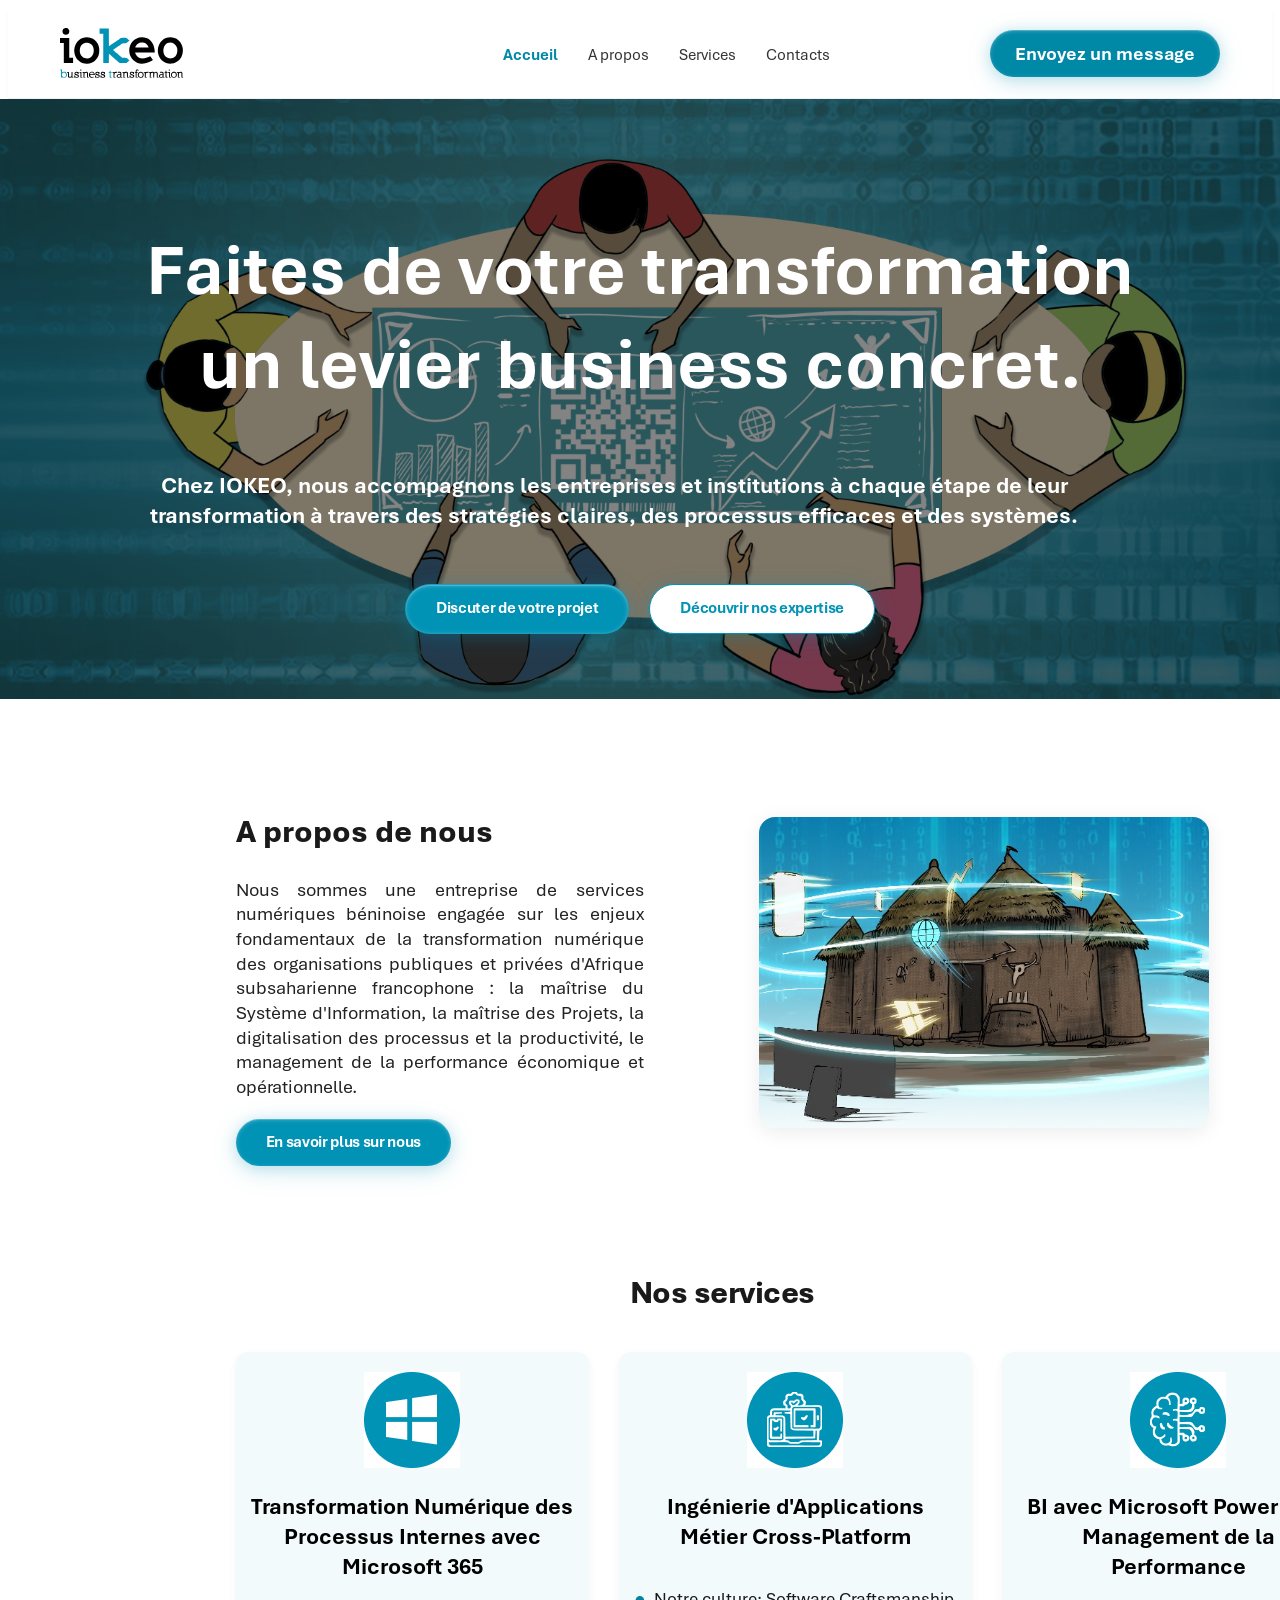
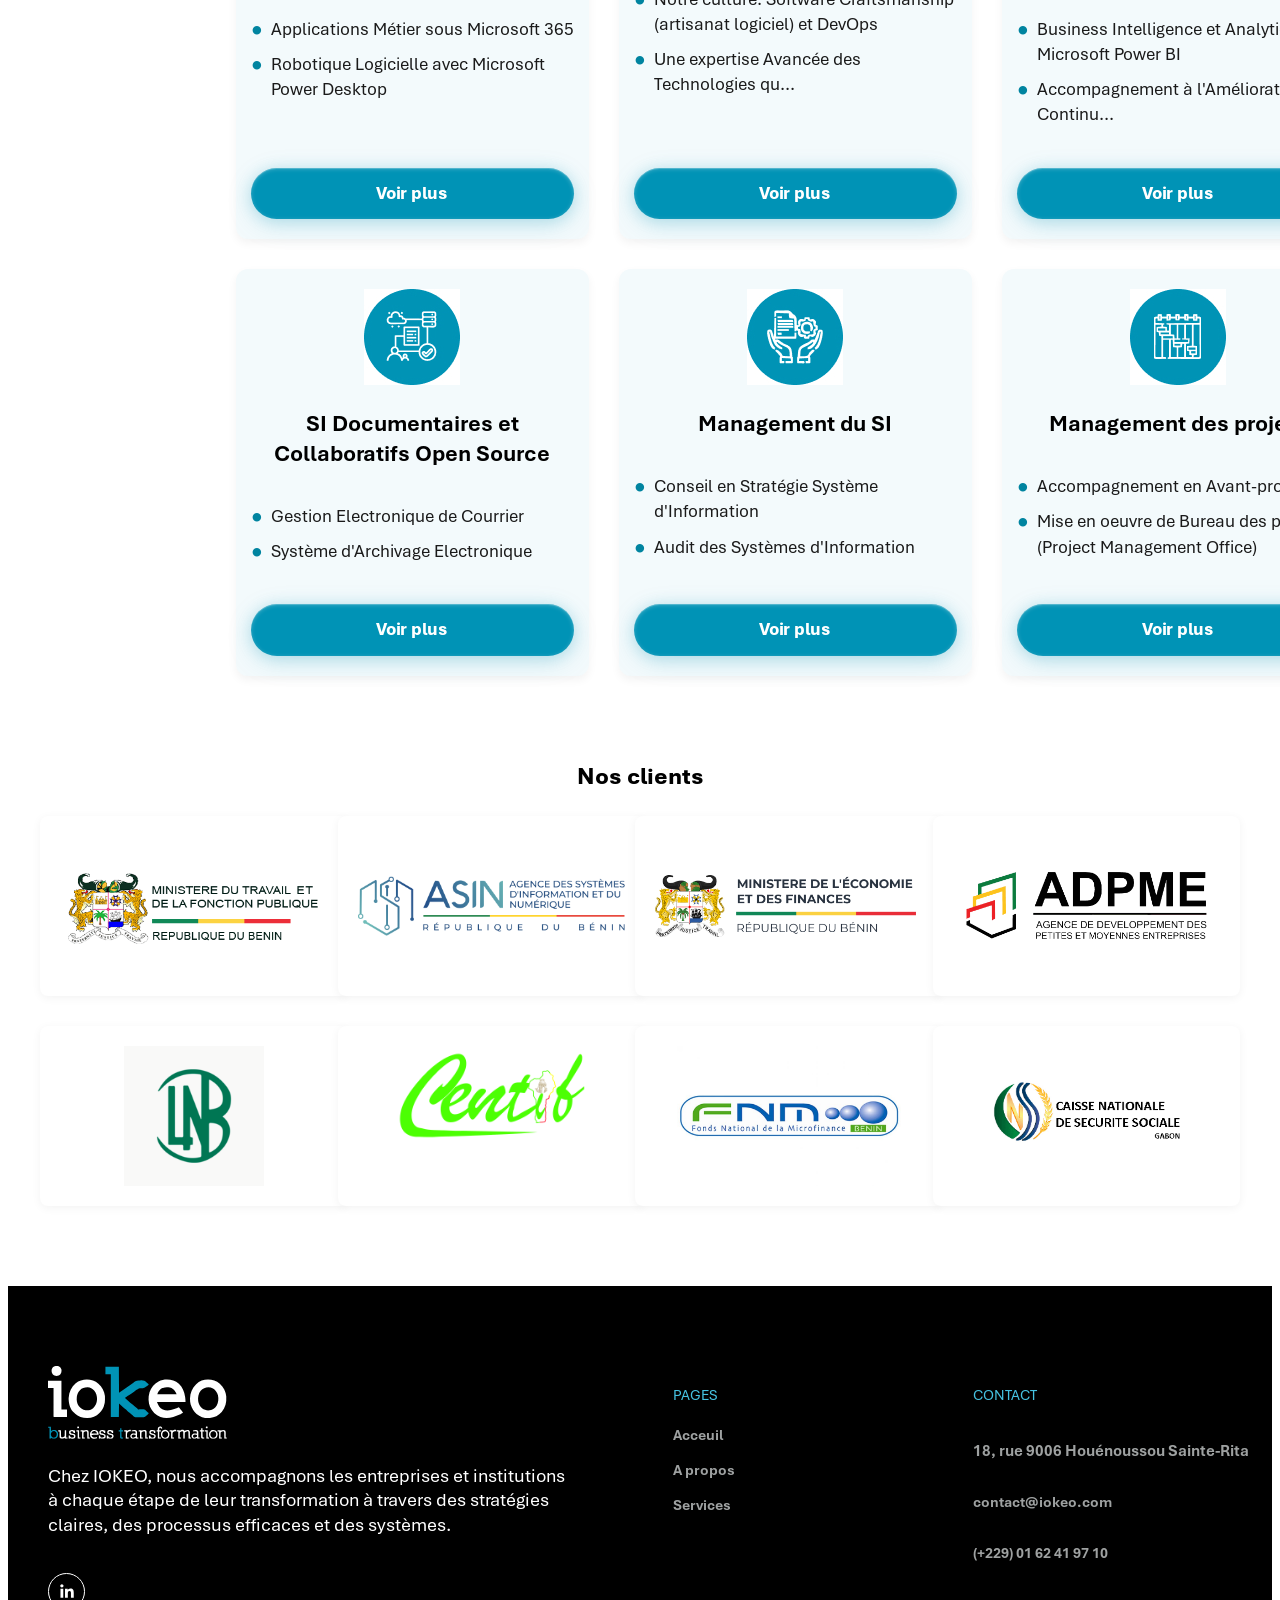
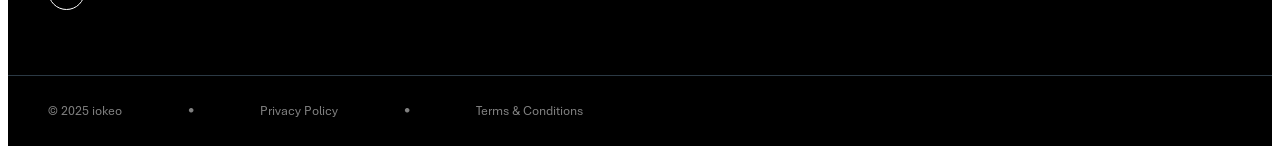
==== index.html @ 5c246ad8 "Mise en page Hero et Engagement conforme au Figma" ====
<!DOCTYPE html>
<html lang="fr">
<head>
    <meta charset="UTF-8">
    <meta name="viewport" content="width=device-width, initial-scale=1.0">
    <title>Iokeo - Transformation Business</title>
    <link rel="stylesheet" href="style.css">
    
</head>
<body>


<header class="navbar">
    <div class="container nav-wrapper">
        
        <a href="/" class="logo">
            <img src="logo.svg" alt="iokeo business transformation">
        </a>

        <div class="burger-menu" id="burger-menu">
            <span></span>
            <span></span>
            <span></span>
        </div>

        <nav class="nav-links" id="nav-links">
            <ul>
                <li><a href="index.html" class="nav-item active">Accueil</a></li>
                <li><a href="a-propos.html" class="nav-item">A propos</a></li>
                <li><a href="#" class="nav-item">Services</a></li>
                <li><a href="#" class="nav-item">Contacts</a></li>
            </ul>
        </nav>
        <div class="btn-general">
<div class="mobile-cta">
            <a href="#" class="btn-message">Envoyez un message</a>
        </div>
        </div>
    </div>
</header>
    <main>
       
    <section class="hero">
    <img src="hero-bg.svg" alt="" class="hero-background">

    <div class="container hero-container">
        <div class="hero-content">
            <h1>Faites de votre transformation<br>un levier business concret.</h1>
            <h6>
                Chez IOKEO, nous accompagnons les entreprises et institutions à chaque étape de leur 
                transformation à travers des stratégies claires, des processus efficaces et des systèmes.
            </h6>
            <div class="btn-general">
            <div class="hero-btns">
    <a href="#" class="btn-base btn-primary">Discuter de votre projet</a>
    <a href="#" class="btn-base btn-secondary">Découvrir nos expertise</a>
</div>
</div>
        </div>
    </div>
</section>

    <section class="about section-padding">
    <div class="container about-wrapper">
        
        <div class="about-content">
            <h3 class="about-title">A propos de nous</h3>
            
            <p class="about-text">
                Nous sommes une entreprise de services numériques béninoise engagée sur les enjeux fondamentaux de la transformation numérique des organisations publiques et privées d'Afrique subsaharienne francophone : la maîtrise du Système d'Information, la maîtrise des Projets, la digitalisation des processus et la productivité, le management de la performance économique et opérationnelle.
            </p>
            <a href="#" class="btn-base btn-about">En savoir plus sur nous </a>
            
        </div>

        <div class="about-image">
            <img src="image/img.jpg" alt="Illustration Tata Somba Iokeo">
        </div>

    </div>
</section>


<section class="services container">
    <h2 class="section-main-title">Nos services</h2>
    
    <div class="services-grid">
        <article class="service-card">
            <div class="icon-circle"><img src="image/img1.jpg" alt="Icon"></div>
            <h2>Transformation Numérique des Processus Internes avec Microsoft 365</h2>
            <ul>
                <li>Applications Métier sous Microsoft 365</li>
                <li>Robotique Logicielle avec Microsoft Power Desktop</li>
            </ul>
            <a href="#" class="btn-base btn-view">Voir plus</a>
        </article>

        <article class="service-card">
            <div class="icon-circle"><img src="image/img2.jpg" alt="Icon"></div>
            <h2>Ingénierie d'Applications Métier Cross-Platform</h2>
            <ul>
                <li>Notre culture: Software Craftsmanship (artisanat logiciel) et DevOps</li>
                <li>Une expertise Avancée des Technologies qu...</li>
            </ul>
            <a href="#" class="btn-base btn-view">Voir plus</a>
        </article>

        <article class="service-card">
            <div class="icon-circle"><img src="image/img3.jpg" alt="Icon"></div>
            <h2>BI avec Microsoft Power BI et Management de la Performance</h2>
            <ul>
                <li>Business Intelligence et Analytics avec Microsoft Power BI</li>
                <li>Accompagnement à l'Amélioration Continu...</li>
            </ul>
            <a href="#" class="btn-base btn-view">Voir plus</a>
        </article>

        <article class="service-card">
            <div class="icon-circle"><img src="image/img4.jpg" alt="Icon"></div>
            <h2>SI Documentaires et Collaboratifs Open Source</h2>
            <ul>
                <li>Gestion Electronique de Courrier</li>
                <li>Système d'Archivage Electronique</li>
            </ul>
            <a href="#" class="btn-base btn-view">Voir plus</a>
        </article>

        <article class="service-card">
            <div class="icon-circle"><img src="image/img5.jpg" alt="Icon"></div>
            <h2>Management du SI</h2>
            <ul>
                <li>Conseil en Stratégie Système d'Information</li>
                <li>Audit des Systèmes d'Information</li>
            </ul>
            <a href="#" class="btn-base btn-view">Voir plus</a>
        </article>

        <article class="service-card">
            <div class="icon-circle"><img src="image/img6.jpg" alt="Icon"></div>
            <h2>Management des projets</h2>
            <ul>
                <li>Accompagnement en Avant-projet</li>
                <li>Mise en oeuvre de Bureau des projets (Project Management Office)</li>
            </ul>
            <a href="#" class="btn-base btn-view">Voir plus</a>
        </article>

    
    </div>
</section>


 <section class="clients-section">
    <h2 style="text-align: center; font-weight: 800; margin-bottom: 40px;">Nos clients</h2>
    <div class="image-wrapper">
        <img src="image/logo1.png" alt="Ministère du travail" class="nos-clients-img">
        <img src="image/logo2.png" alt="ASIN" class="nos-clients-img">
        <img src="image/logo3.png" alt="Ministère de l'économie" class="nos-clients-img">
        <img src="image/logo4.png" alt="ADPM" class="nos-clients-img">
        <img src="image/logo5.png" alt="ADPM" class="nos-clients-img">
        <img src="image/logo6.png" alt="ADPM" class="nos-clients-img">
        <img src="image/logo7.jpg" alt="ADPM" class="nos-clients-img">
        <img src="image/logo8.png" alt="ADPM" class="nos-clients-img">
        </div>
</section>

    </main>

    <script>
        // Script pour gérer l'onglet actif au clic
        const navItems = document.querySelectorAll('.nav-item');
        navItems.forEach(item => {
            item.addEventListener('click', (e) => {
                navItems.forEach(el => el.classList.remove('active'));
                item.classList.add('active');
            });
        });
    </script>










 <footer class="site-footer">
    <div class="container footer-wrapper">
        
        <div class="footer-brand">
             <img src="img7.svg" alt="iokeo business transformation">
            <p class="footer-desc">
                Chez IOKEO, nous accompagnons les entreprises et institutions à chaque étape de leur transformation à travers des stratégies claires, des processus efficaces et des systèmes.
            </p>
            <div class="social-links">
                <a href="#"><img src="img.svg" alt="LinkedIn"></a>
            </div>
        </div>

        <div class="footer-nav">
            <h4>PAGES</h4>
            <ul>
                <li><a href="#">Acceuil</a></li>
                <li><a href="#">A propos</a></li>
                <li><a href="#">Services</a></li>
            </ul>
        </div>

        <div class="footer-contact">
            <h4>CONTACT</h4>
            <p>18, rue 9006 Houénoussou Sainte-Rita</p>
            <p><a href="mailto:contact@iokeo.com">contact@iokeo.com</a></p>
            <p><a href="tel:+2290162419710">(+229) 01 62 41 97 10</a></p>
        </div>

    </div>
<div class="footer-bottom">
    <div class="container">
        <p>
            <span>© 2025 iokeo</span>
            <span class="separator">•</span>
            <a href="#">Privacy Policy</a>
            <span class="separator">•</span>
            <a href="#">Terms & Conditions</a>
        </p>
    </div>
</div>
</footer>


<script>
    const burger = document.getElementById('burger-menu');
    const nav = document.getElementById('nav-links');

    burger.addEventListener('click', () => {
        nav.classList.toggle('active');
    });
</script>


</body>
---- style.css ----
.navbar {
   display: flex;
width: 1920px;
padding: 30px 200px;
justify-content: space-between;
align-items: center;
background: #FFF;
box-shadow: 0 4px 4px 0 rgba(117, 122, 123, 0.05);
font-size: 19px;
   



}




:root {
    --font-main: 'Aptos', 'Inter', 'Segoe UI', sans-serif;
    --primary-blue: #0084A0;
    --card-bg: #F3FAFC;
}

body {
    font-family: var(--font-main);
    -webkit-font-smoothing: antialiased;
}



/* 2. Le wrapper qui force l'alignement horizontal */
.nav-wrapper {
    display: flex;
    justify-content: space-between; 
    align-items: center; 
}

/* 3. Style du logo */
.logo img {
    height: 50px; /* Taille proportionnelle à ta capture */
    display: block;
}

/* 4. Style de la liste d'onglets */
.nav-links ul {
    display: flex;
    list-style: none;
    gap: 40px; /* Espacement entre les mots comme sur ton image */
    margin: 0;
    padding: 0;
}

.nav-item {
    text-decoration: none;
    font-size: 16px;
    font-weight: 500;
    color: #333333; /* Gris foncé pour les onglets inactifs */
    transition: color 0.3s;
}

/* Couleur bleu ciel pour l'onglet actif */
.nav-item.active {
    color: #1199B3; /* Le bleu ciel exact de ta capture */
    font-weight: 700;
}

/* 5. Style du bouton (Pilule bleue) */
.btn-message {
    background-color:  #0093B6;
    background-blend-mode: color; /* Bleu canard / bleu mer */
     box-shadow: 0 2px 15px 0 rgba(0, 147, 182, 0.20), 0 6px 27px 0 rgba(0, 147, 182, 0.15), 0 1px 0 0 rgba(255, 255, 255, 0.20) inset, 0 1px 4px 0 rgba(255, 255, 255, 0.25) inset;
    border-radius: 999px; /* Forme pilule parfaite de Figma */
 }


.btn-message:hover {
    background-color: #0093B6;
}


.hero .container.hero-container {
    max-width: 1240px; 
    margin: 0 auto;
    padding: 0 40px; /* Marges égales à gauche et à droite */
    display: flex;
    justify-content: center;
    text-align: center;
}

.hero {
  position: relative;
    width: 100vw;       /* 100% de la largeur de la fenêtre de visualisation */
    left: 50%;
    right: 50%;
    margin-left: -50vw;
    margin-right: -50vw;
    min-height: 600px;  /* Ajuste selon la hauteur souhaitée */
    display: flex;
    align-items: center;
    overflow: hidden;
}

/* Fix pour l'image qui ne venait pas */


.hero-background {
    position: absolute;
    top: 0;
    left: 0;
    width: 100%;
    height: 100%;
    object-fit: cover;  /* L'image remplit tout l'espace proprement */
    z-index: 1;        /* On la met au niveau 1 */
}

.hero-container {
    position: relative; /* On redonne une position relative au contenu */
    z-index: 2;        /* On place le texte au-dessus de l'image (2 > 1) */
    color: white;       /* Pour que le texte soit lisible sur l'image sombre */
    text-align: center;
}
/* Filtre sombre pour rendre le texte lisible (comme sur Figma) */
.hero::after {
    content: "";
    position: absolute;
    top: 0; left: 0; width: 100%; height: 100%;
    background: rgba(0, 0, 0, 0.2); /* Ajuste selon l'opacité de ta maquette */
    z-index: 0;
}

.hero-container {
    position: relative;
    z-index: 1; /* Passe au-dessus de l'image et du filtre */
    width: 100%;
    display: flex;
    justify-content: center;
}

.hero-content {
    color: #FFF;
    text-align: center;
}

/* Texte en gras et centré */
.hero-content h1 {
    align-self: stretch;
    font-family: "Aptos";
font-size: 72px;
font-style: normal;
font-weight: 700;
line-height: 130%; /* 93.6px */
}


.hero-content h6 {
    width: 936px;
font-family: "Aptos";
font-size: 23px;
font-style: normal;
font-weight: 700;
line-height: 130%;
}

.hero-btns {
    display: flex;
    gap: 15px;
    justify-content: center; /* Centre les deux boutons */
}


/* Conteneur des boutons pour le centrage */
.hero-btns {
    display: flex;
    gap: 20px; /* Espace entre les deux boutons */
    justify-content: center;
    margin-top: 30px;
}








.btn-base {
font-family: "Aptos";
font-size: 16px;
font-style: normal;
font-weight: 700;
line-height: 21.6px; /* 135% */
letter-spacing: -0.32px;
    text-decoration: none;
   box-shadow: 0 2px 15px 0 rgba(0, 147, 182, 0.20), 0 6px 27px 0 rgba(0, 147, 182, 0.15), 0 1px 0 0 rgba(255, 255, 255, 0.20) inset, 0 1px 4px 0 rgba(255, 255, 255, 0.25) inset;
   background: #0093B6;
}















/* Style de base pour les deux boutons */
.btn-hero {
    display: flex;
padding: 13px 30px;
justify-content: center;
align-items: center;
gap: 10px;
text-decoration: none;


}



.btn-primary {
      
   border-radius: 999px;
background: #0093B6;
background-blend-mode: color;
/* effet */
/* box-shadow: 0 2px 15px 0 rgba(0, 147, 182, 0.20), 0 6px 27px 0 rgba(0, 147, 182, 0.15), 0 1px 0 0 rgba(255, 255, 255, 0.20) inset, 0 1px 4px 0 rgba(255, 255, 255, 0.25) inset;  */
color: #FFF;
text-align: center;
text-shadow: 0 2px 2px rgba(0, 0, 0, 0.03);
font-family: "Aptos";
font-size: 16px;
font-style: normal;
font-weight: 700;
line-height: 21.6px; /* 135% */
letter-spacing: -0.32px;
text-decoration: none;
}

/* Bouton secondaire */
.btn-secondary {
    border-radius: 999px;
border: 1px solid #0093B6;
background: #FFF;
/* effet */
/* box-shadow: 0 2px 15px 0 rgba(0, 147, 182, 0.20), 0 6px 27px 0 rgba(0, 147, 182, 0.15), 0 1px 0 0 rgba(255, 255, 255, 0.20) inset, 0 1px 4px 0 rgba(255, 255, 255, 0.25) inset; */
color: #0093B6;
text-align: center;
text-shadow: 0 2px 2px rgba(0, 0, 0, 0.03);
font-family: "Aptos";
font-size: 16px;
font-style: normal;
font-weight: 700;
line-height: 21.6px; /* 135% */
letter-spacing: -0.32px;
text-decoration: none;

}







.btn-primary {
    border: 1px solid rgba(255, 255, 255, 0.1); 
  /* box-shadow:  
        0 4px 14px 0 rgba(0, 147, 182, 0.39),      
        0 1px 0 0 rgba(255, 255, 255, 0.3) inset; */
    transition: all 0.3s ease;
    width: 224;
height: 48;
border-radius: 999px;
gap: 10px;
border-radius: 0 deg;
opacity: 1;
padding-top: 13px;
padding-right: 30px;
padding-bottom: 13px;
padding-left: 30px;

}

/* On affine le bouton secondaire pour qu'il paraisse plus "doux" */
.btn-secondary {
   border: 1.5px solid #0093B6; 
   /* box-shadow: 
        0 4px 14px 0 rgba(0, 0, 0, 0.1),           
        0 1px 4px 0 rgba(0, 147, 182, 0.05); */      
    transition: all 0.3s ease;
    width: 224;
height: 48;
border-radius: 999px;
gap: 10px;
border-radius: 0 deg;
opacity: 1;
padding-top: 13px;
padding-right: 30px;
padding-bottom: 13px;
padding-left: 30px;

}









/* EFFET DE CLIC : On garde la couleur mais on simule l'appui */
.btn-primary:active, .btn-secondary:active {
    transform: scale(0.96); /* Effet d'enfoncement léger */
    filter: brightness(0.95); /* Assombrit très légèrement pour confirmer le clic sans changer la couleur */
}


.btn-hero {
    box-shadow: 0 4px 10px rgba(0, 0, 0, 0.1);
}








/* Espacement global de la section */
.section-padding {
    padding: 80px 0;
    background-color: #ffffff;
}

/* Alignement des deux colonnes */
.about-wrapper {
    display: flex;
    align-items: center; /* Centre verticalement le texte et l'image */
    justify-content: space-between;
    gap: 60px; /* Espace entre texte et image (Auto Layout Figma) */
}

/* Colonne Texte */
.about-content {
    flex: 1;
    align-self: stretch; /* Prend 50% de la largeur */
}

.about-title {
   color: #232323;
/* text/h3 */
font-family: "Aptos";
font-size: 46px;
font-style: normal;
font-weight: 700;
line-height: 130%; /* 59.8px */
}

.about-text {
    color: #232323;
text-align: justify;
/* text/body */
font-family: "Aptos";
font-size: 19px;
font-style: normal;
font-weight: 400;
line-height: 130%; /* 24.7px */
    
}





.btn-about {
    
    display:inline-flex;
    padding: 13px 30px;
    justify-content: center;
    align-items: center;
    gap: 10px;
    
    
    border-radius: 999px;
background: #0093B6;
background-blend-mode: color;
/* effet */
/*box-shadow: 0 2px 15px 0 rgba(0, 147, 182, 0.20), 0 6px 27px 0 rgba(0, 147, 182, 0.15), 0 1px 0 0 rgba(255, 255, 255, 0.20) inset, 0 1px 4px 0 rgba(255, 255, 255, 0.25) inset;
    border: none;*/
    
    /* Typographie */
   color: #FFF;
text-align: center;
text-shadow: 0 2px 2px rgba(0, 0, 0, 0.03);
font-family: "Aptos";
font-size: 16px;
font-style: normal;
font-weight: 700;
line-height: 21.6px; /* 135% */
letter-spacing: -0.32px;
    text-decoration: none;

    
}






/* Colonne Image */
.about-image {
    flex: 2;
     width: 705px;
    height: 311px;
    display: flex;
    justify-content: flex-end;
    margin-left: 75px;

    
}



/* L'image Tata Somba */
.about-image img {
    
    
    object-fit: cover; 
    object-position: center;

    /* Arrondi des bords identique au Figma */
    border-radius: 16px; 
    
    /* Optionnel : légère ombre pour détacher l'image du fond blanc */
    box-shadow: 0 4px 20px rgba(0, 0, 0, 0.08);
}












/* Nos services */

/* Titre de la section */
.section-main-title {
    text-align: center;
    font-size: 36px;
    font-weight: 900; /* Extra gras */
    margin-bottom: 60px;
    color: #1a1a1a;
    letter-spacing: -0.5px;
}

/* Grille de services */
.services-grid {
    display: grid;
    grid-template-columns: repeat(3, 1fr);
    gap: 30px;
}

/* Style de la carte */
.service-card {
    background: #f9fbff;
    border-radius: 20px;
    padding: 45px 30px; /* Plus d'espace interne pour la lisibilité */
    display: flex;
    flex-direction: column;
    align-items: center;
    text-align: center;
    box-shadow: 0 4px 20px rgba(0, 0, 0, 0.03);
}

/* Titres des services plus imposants */
.service-card h3 {
    font-size: 20px; /* Légèrement plus grand */
    font-weight: 800; /* Très gras pour correspondre à la maquette */
    color: #1a1a1a;
    margin-bottom: 25px;
    line-height: 1.3;
    min-height: 60px; /* Aligne le début des listes */
}

/* Liste de caractéristiques plus lisible */
.service-card ul {
    list-style: none;
    padding: 0;
    margin-bottom: 40px;
    text-align: left; /* Alignement à gauche pour faciliter la lecture */
    width: 100%;
}

.service-card ul li {
    font-family: 'Aptos', sans-serif;
    font-size: 19px; /* On garde tes 19px demandés plus tôt */
    font-weight: 400;
    line-height: 130%; /* Poids medium au lieu de light */
   
}

/* La puce bleue caractéristique */
.service-card ul li::before {
    content: "•";
    color: #0084a0;
    font-size: 20px;
    position: absolute;
    left: 0;
    top: -2px;
}

/* Bouton Voir plus */
.btn-view {
  /* display: flex;
width: 399px;
padding: 13px 30px; */
/*justify-content: center;
align-items: center;
gap: 10px;
box-shadow: 0 2px 15px 0 rgba(0, 147, 182, 0.20), 0 6px 27px 0 rgba(0, 147, 182, 0.15), 0 1px 0 0 rgba(255, 255, 255, 0.20) inset, 0 1px 4px 0 rgba(255, 255, 255, 0.25) inset;*/
}

.btn-view:hover {
    /* border-radius: 999px;
background: #0093B6;
background-blend-mode: color; */
 /* border-radius: 999px;
background: #0093B6;
background-blend-mode: color;*/
/* effet */
/* box-shadow: 0 2px 15px 0 rgba(0, 147, 182, 0.20), 0 6px 27px 0 rgba(0, 147, 182, 0.15), 0 1px 0 0 rgba(255, 255, 255, 0.20) inset, 0 1px 4px 0 rgba(255, 255, 255, 0.25) inset; */



/*color: #FFF;
text-align: center;
text-shadow: 0 2px 2px rgba(0, 0, 0, 0.03);
font-family: "Aptos";
font-size: 16px;
font-style: normal;
font-weight: 700;
line-height: 21.6px; 
letter-spacing: -0.32px;*/

}





.nos-clients-img {
    width: 100%;       /* Force l'image à prendre toute la largeur disponible */
    height: auto;      /* Garde les proportions pour éviter d'écraser les logos */
    display: block;    /* Supprime l'espace vide sous l'image (inline-gap) */
    object-fit: contain; /* S'assure que rien n'est coupé */
    margin: 0;         /* Supprime les marges par défaut */
}

/* Si tu as un conteneur autour de l'image */
.clients-section {
    padding: 0;        /* Enlève les paddings qui créent des bandes blanches */
    overflow: hidden;  /* Empêche le scroll horizontal si l'image dépasse */
    line-height: 0;    /* Sécurité supplémentaire contre les vides de texte */
}











/* Le container qui centre tout le site de façon prononcée et visible*/
.container {
    max-width: 1240px; /* Largeur standard Figma */
    margin: 0 auto;    /* Centre le bloc horizontalement */
    padding: 0 40px;   /* Voici la marge magique : 40px à gauche et à droite */
    width: 100%;       /* Indispensable pour le responsive */
}

/* On applique ce container à la NavBar */
.nav-wrapper {
    display: flex;
    justify-content: space-between;
    align-items: center;
    height: 80px; /* Ajuste selon ta hauteur de barre */
}


/* Le container qui crée le décalage vers la droite */
.asymmetric-layout {
    width: 1920px;
    margin: 0 auto;
    /* On met plus d'espace à gauche qu'à droite */
    padding-left: 350px; 
    padding-right: 200px;
    box-sizing: border-box;
}


/* Configuration du Container pour le décalage vers la droite */
.container {
    width: 100%;
    max-width: 1920px;
    margin: 0 auto;
    /* On augmente le vide à gauche (18%) pour pousser vers la droite */
    padding-left: 18%;  
    padding-right: 5%; /* Espace réduit côté flèche */
    box-sizing: border-box;
}

/* Alignement spécifique pour le bloc "A propos" */
.about-wrapper {
    display: flex;
    justify-content: flex-start; /* Aligne le contenu au début du nouveau padding */
    align-items: center;
    gap: 40px; /* Espace entre le texte et l'illustration Tata Somba */
}

.about-content {
    flex: 0 1 550px; /* Largeur fixe pour le texte pour accentuer le vide à gauche */
}

.about-image img {
    max-width: 450px;
    height: auto;
}

/* Alignement de la grille de Services */
.services-grid {
    display: grid;
    grid-template-columns: repeat(3, 1fr); /* 3 colonnes comme sur Figma */
    gap: 30px;
    margin-top: 40px;
}

/* Titres (A propos de nous / Nos services) */
.about-title, .section-main-title {
    font-family: "Aptos", sans-serif;
    font-size: 32px;
    font-weight: 800;
    margin-bottom: 25px;
    color: #1A1A1A;
}

/* Section Clients (pour rester cohérent avec le décalage) */
.clients-section {
    padding-left: 12%;
    padding-right: 6%;
}


/* Conteneur de la carte avec la couleur de fond Figma #F3FAFC */
.service-card {
    background-color: #F3FAFC; 
    border-radius: 12px;
    padding: 20px 15px; 
    display: flex;
    flex-direction: column;
    align-items: center;
    text-align: center;
    min-height: 347px; 
    width: 323px;      
    box-shadow: 0 4px 10px rgba(0, 0, 0, 0.05);
}

/* Titre : Très gros et très noir */
.service-card h3 {
    font-size: 26px;    
    font-weight: 900;   
    color: #000000;
    line-height: 1.2;
    margin: 20px 0;    
    min-height: 80px;   
}

/* Liste des caractéristiques : Bien visible mais pas en gras */
.service-card ul {
    list-style: none;
    padding: 0;
    margin-bottom: 20px;
    text-align: left;
    width: 100%;
}

.service-card ul li {
    font-size: 18px;    /* Police plus grande pour la lisibilité */
    font-weight: 500;   /* Poids Medium pour ne pas étouffer le titre */
    color: #1A1A1A;
    line-height: 1.4;
    margin-bottom: 10px;
    padding-left: 20px;
    position: relative;
}

/* Puce bleue */
.service-card ul li::before {
    content: "•";
    color: #0084A0;
    font-size: 24px;
    position: absolute;
    left: 0;
    top: -3px;
}

/* Bouton "Voir plus" arrondi comme sur la capture */
.btn-view {
     margin-top: auto;
    background-color: #0084A0;
    color: #FFFFFF;
    text-decoration: none;
    width: 100%;
    padding: 15px 0;
    border-radius: 50px;
    font-weight: 800;
    font-size: 18px;
    transition: background 0.3s;
border-radius: 999px;
background: #0093B6;
background-blend-mode: color;
box-shadow: 0 2px 15px 0 rgba(0, 147, 182, 0.20), 0 6px 27px 0 rgba(0, 147, 182, 0.15), 0 1px 0 0 rgba(255, 255, 255, 0.20) inset, 0 1px 4px 0 rgba(255, 255, 255, 0.25) inset;
/*
width: 399;
height: 48;
border-radius: 999px;
border-radius: 0 deg;
opacity: 1;
gap: 10px;
padding-top: 13px;
padding-right: 30px;
padding-bottom: 13px;
padding-left: 30px;*/

}



/* Section clients : On reste sur un affichage standard centré */
.clients-section {
    width: 100%;
    max-width: 1240px; /* Largeur standard pour rester aligné au Hero */
    margin: 0 auto;
    padding: 80px 40px;
    box-sizing: border-box;
}

/* On organise les logos en grille propre */
.image-wrapper {
    display: grid;
    /* Création de 4 colonnes égales */
    grid-template-columns: repeat(4, 1fr); 
    gap: 30px; /* Espace entre les blocs */
    justify-items: center;
    align-items: center;
}

/* Style des logos agrandis */
.nos-clients-img {
    width: 100%;       /* Prend toute la largeur de sa colonne */
    max-width: 280px;  /* Taille augmentée pour plus de visibilité */
    height: 140px;     /* Hauteur augmentée */
    object-fit: contain; /* Évite de déformer les logos officiels */
    background: #ffffff;
    padding: 20px;
    border-radius: 8px;
    /* Optionnel : ajout d'une très légère ombre pour le relief comme sur Figma */
    box-shadow: 0 2px 10px rgba(0,0,0,0.05); 
}

/* Titre Nos clients (déjà centré par ton style inline, on renforce ici) */
.clients-section h2 {
    text-align: center !important;
    margin-left: 0 !important;
}

/* Responsive : passage à 2 colonnes sur tablette/mobile */
@media (max-width: 992px) {
    .image-wrapper {
        grid-template-columns: repeat(2, 1fr);
    }
}








.site-footer {
    width: 100%;
    max-width: 1920px;
    height: 460px; /* Ta hauteur Figma */
    background: rgba(0, 0, 0, 1); /* Ton fond noir */
    position: relative; /* Indispensable pour que le bottom: 0 fonctionne */
    display: flex;
    flex-direction: column;
    margin: 0 auto;
}

.footer-bottom {
    /* Dimensions Figma */
    width: 100%;
    height: 69.8px;
    
    /* Positionnement tout en bas du bloc de 460px */
    position: absolute;
    bottom: 0;
    left: 0;

    /* Style de la bordure supérieure (ligne horizontale) */
    border-top: 1px solid rgba(43, 57, 68, 1);
    
    /* Centrage du texte */
    display: flex;
    align-items: center; /* Centre verticalement le texte dans les 69.8px */
}

.footer-bottom .container {
    width: 100%;
    max-width: 1520px; /* Ta largeur de contenu */
    margin: 0 auto;
    padding: 0 20px;
}

.footer-bottom p {
    font-family: 'Aptos', sans-serif;
    font-size: 13px;
    color: #777; /* Gris discret comme sur Figma */
    margin: 0;
    text-align: center; /* Pour centrer le texte ou justify-content: space-between */
}

.footer-desc {
    font-weight: 500; /* Un peu plus que normal pour compenser le fond noir */
    line-height: 1.7;
    font-size: 16px;
}

.site-footer h4 {
    color: #46C2E1;
    font-weight: 900; /* Titres de colonnes très visibles */
    text-transform: uppercase;
    font-size: 14px;
}

.footer-nav a, .footer-contact p, .footer-contact a {
    font-weight: 600; /* Liens du footer plus épais */
    font-size: 15px;
}





.footer-wrapper {
    display: flex;
    flex-direction: column;   /* Aligne logo, texte et linkedin l'un sous l'autre */
    align-items: flex-start;  /* Aligne tout à gauche à l'intérieur du bloc centré */
    justify-content: center;  /* Centre le groupe verticalement dans les 460px */
    
    width: 1520px;            /* Ta largeur Figma exacte */
    height: 100%;             /* Prend toute la hauteur disponible pour le centrage */
    margin: 0 auto;           /* Centre le bloc de 1520px horizontalement dans le noir */
    
    padding-bottom: 69.8px;   /* Évite que le contenu ne touche la barre de copyright */
    box-sizing: border-box;
}





















/* Centrage de la barre de navigarion du logo et du bouton */

/* Barre de navigation fixe ou standard */
.navbar {
    width: 100%;
    background-color: #fff;
    border-bottom: 1px solid #f0f0f0; /* Optionnel : ligne légère sous le menu */
}

/* Le wrapper qui aligne logo et bouton sur les bords du container */
.nav-wrapper {
    max-width: 1240px; /* Aligné sur ton Hero et tes Logos Clients */
    margin: 0 auto;
    padding: 0 40px;   /* Marge identique à gauche et à droite */
    display: flex;
    justify-content: space-between; /* Pousse le logo à gauche et le CTA à droite */
    align-items: center;
    height: 90px;      /* Hauteur de ta barre */
    box-sizing: border-box;
}

/* Styles des liens au centre */
.nav-links ul {
    display: flex;
    list-style: none;
    gap: 30px;
    margin: 0;
    padding: 0;
}

.nav-item {
    text-decoration: none;
    color: #333;
    font-weight: 500;
    font-family: "Aptos", sans-serif;
}

.nav-item.active {
    color: #0089a7; /* Ton bleu iokeo */
    font-weight: 700;
}


.btn-message {
    background-color: #0089a7;
    color: white;
    padding: 12px 25px;
    border-radius: 50px;
    text-decoration: none;
    font-weight: 600;
    white-space: nowrap; 
}

/* CORRECTIF DE CENTRAGE */
.navbar {
    width: 100% !important;     /* Force la barre à prendre toute la largeur de l'écran */
    max-width: 100vw !important; /* Empêche tout dépassement horizontal */
    display: block !important;   /* Permet au wrapper interne de se centrer */
    padding: 0 !important;       /* On annule le padding qui décale tout */
}

.nav-wrapper {
    max-width: 1240px;           /* Largeur de ton contenu Figma */
    margin: 0 auto !important;   /* LA MAGIE : centre le bloc horizontalement */
    padding: 0 40px;             /* Tes marges de sécurité sur les côtés */
    display: flex;
    justify-content: space-between;
    align-items: center;
    height: 90px;
}







/* 1. Déclaration des polices Aptos */

@font-face {
    font-family: 'Aptos';
    src: url('./fonts/Aptos.ttf') format('truetype');
    font-weight: 400; /* Normal */
    font-style: normal;
}

@font-face {
    font-family: 'Aptos';
    src: url('./fonts/Aptos-Bold.ttf') format('truetype');
    font-weight: 700; /* Bold */
    font-style: normal;
}

@font-face {
    font-family: 'Aptos';
    src: url('./fonts/Aptos-ExtraBold.ttf') format('truetype');
    font-weight: 800; /* ExtraBold */
    font-style: normal;
}

/* 2. Application aux textes */

body {
    font-family: 'Aptos', sans-serif;
}

h1, h2, .about-title {
    font-family: 'Aptos';
    font-weight: 800; /* Utilise automatiquement Aptos-ExtraBold */
}

.about-text {
    font-family: 'Aptos';
    font-weight: 400; /* Utilise automatiquement Aptos (Normal) */
    font-size: 19px;
    line-height: 1.3;
}

















/* --- Style spécifique pour les titres des services --- */
.service-card h2 {
    align-self: stretch;
    color: #000;
text-align: center;
font-family: "Aptos";
font-size: 23px;
font-style: normal;
font-weight: 600;
line-height: 130%; /* 29.9px */
}

/* --- Style spécifique pour les listes (items) --- */
.service-card ul {
    list-style: none;          /* On enlève les puces par défaut */
    padding: 0;
    margin-bottom: 30px;
    flex-grow: 1;              /* Aide à pousser le bouton "Voir plus" vers le bas */
}

.service-card li {
   font-family: 'Aptos', sans-serif;
    font-weight: 400;
    font-size: 19px;          /* Augmenté selon ta demande */
    line-height: 130%;       /* Correspond à environ 24.7px */
    letter-spacing: 0%;
}

/* Création de la puce bleue personnalisée */
.service-card li::before {
    content: "•";              /* Le point */
    color: #0089A7;            /* Ton bleu Iokeo */
    font-weight: bold;
    font-size: 20px;
    position: absolute;
    left: 0;                   /* Aligné tout à gauche du texte */
    top: -2px;                 /* Ajustement vertical de la puce */
}
























































/* STRUCTURE GLOBALE */
.site-footer {
    width: 100%;
    height: 460px;
    background-color: #000000;
    color: #ffffff;
    display: flex;
    flex-direction: column;
    padding-top: 80px; 
    position: relative;
    box-sizing: border-box;
}

/* LE CONTENEUR PRINCIPAL */
.footer-wrapper {
    width: 1520px;           /* Ta largeur "Remplissage" Figma */
    margin: 0 auto;          /* Centre le tout horizontalement */
    display: flex;
    flex-direction: row;     /* Aligne les blocs horizontalement */
    justify-content: flex-start; /* Aligne tout vers la gauche */
    gap: 100px;              /* L'espace entre la description et les colonnes */
    padding: 0 40px;
}

/* BLOC GAUCHE (Logo + Texte + LinkedIn) */
/* BLOC GAUCHE (Conteneur du logo et du texte) */
.footer-brand {
    width: 525px;            /* Ta largeur Figma */
    display: flex;
    flex-direction: column;
    gap: 25px;               /* L'espace entre le logo et le paragraphe */
    align-items: flex-start; /* Aligne le logo et le texte à gauche */
}

/* CIBLE LE LOGO PRÉCISÉMENT */
.footer-brand img {
    /* Ajuste ces valeurs selon la taille voulue sur Figma */
    width: 180px;            /* Largeur fixe pour réduire la taille */
    height: auto;            /* Garde les proportions */
    display: block;
    margin: 0;               /* Reset des marges par défaut */
}

/* LA DESCRIPTION */
.footer-desc {
   /* font-family: 'Aptos', sans-serif;
    font-size: 19px;
    line-height: 130%;
    color: rgba(255, 255, 255, 1);
;*/
   
margin: 0;             
    width: 523;
height: 70;
range: 0 deg;
opacity: 1;
top: 82px;

font-family: "Aptos";
font-weight: 400;
font-style: "Regular";
font-size: 19px;
padding-bottom: NONE;
line-height: 130%;
letter-spacing: 0%;
vertical-align: middle;


}



/* Conteneur de l'icône */
.social-links {
    margin-top: 10px; 
    display: flex;
    align-items: center;
}

/* Le bouton circulaire (le lien) */
.social-links a {
    display: flex;
    align-items: center;
    justify-content: center;
    width: 35px;           
    height: 35px;          
    border: 1px solid   rgba(255, 255, 255, 1); 
    border-radius: 50%;    
    transition: all 0.3s ease;
    text-decoration: none;
}

/* L'icône LinkedIn elle-même (le "in") */
.social-links a img {
    width: 18px;           
    height: auto;
    display: block;
    
}









.footer-desc {
    font-family: 'Aptos', sans-serif;
    font-size: 19px;
    line-height: 130%;
    color: #ffffff;
    margin: 0;
}

/* STYLE DES COLONNES (Pages & Contact) */
.footer-nav, .footer-contact {
    display: flex;
    flex-direction: column;
    min-width: 200px;       
}

.site-footer h4 {
    width: 108.19999694824219;
height: 20;
bleed: 0 deg;
opacity: 1;

font-family: "Aptos";
font-weight: 400;
font-style: "Regular";
font-size: 15px;
padding-bottom: NONE;
line-height: 130%;
letter-spacing: 0%;
vertical-align: middle;

   /* color: #46C2E1;
    font-size: 14px;
    font-weight: 700;
    margin-bottom: 30px;
    text-transform: uppercase; */
}

.footer-nav ul {
    width: 67.58999633789062;
height: 25.190000534057617;
bleed: 0 deg;
opacity: 1;
top: 53.6px;



    list-style: none;
    padding: 0;
    margin: 0;
}

.footer-nav li, .footer-contact p {
    width: 67.58999633789062;
height: 25.190000534057617;
range: 0 deg;
opacity: 1;
top: 53.6px;


    margin-bottom: 15px;
    font-size: 16px;
    color: rgba(158, 161, 161, 1);
;
}



.footer-nav a, .footer-contact a {
    color: rgba(158, 161, 161, 1);
;
    text-decoration: none;
}


/* Couleur au survol pour la navigation du footer */
.footer-nav a:hover, 
.footer-contact a:hover {
    color: #46C2E1 !important; /* Force la couleur bleu ciel Figma */
    background-color: transparent !important; /* Supprime le fond bleu */
    transition: color 0.3s ease; /* Rend le changement fluide */
    transform: none; /* Supprime l'effet de levée si non désiré */
}

/* Si vous voulez que le lien actif (Accueil) reste bleu */
.footer-nav a.active {
    color: #46C2E1;
    font-weight: 700;
}



/* BARRE DE COPYRIGHT */
.footer-bottom {



    position: absolute;
    bottom: 0;
    width: 100%;
    height: 69.8px;
    border-top: 1px solid rgba(43, 57, 68, 1);
    display: flex;
    align-items: center;
}

.footer-bottom .container {
       width: 604.0700073242188;
height: 20.799999237060547;
range: 0 deg;
opacity: 1;
top: 24.8px;
gap: 66px;


    width: 1520px;
    margin: 0 auto;
    padding-left: 40px;      /* Aligné pile sur le logo */
}





/*width: 89;
height: 19;
range: 0 deg;
opacity: 1;


    font-family: "Aptos";
font-weight: 400;
font-style: "Regular";
font-size: 15px;
padding-bottom: NONE;
line-height: 130%;
letter-spacing: 0%;
vertical-align: middle;
*/


.footer-bottom p {
    display: flex;
    align-items: center;
    
    
    font-family: 'Aptos', sans-serif;
    font-size: 13px;
    color: rgba(255, 255, 255, 0.5);
    margin: 0;


    width: 604.0700073242188;
height: 20.799999237060547;
range: 0 deg;
opacity: 1;
top: 24.8px;
gap: 66px;

}

/* Style spécifique pour le point de séparation */
.footer-bottom .separator {
    color: rgba(255, 255, 255, 0.5); 
    font-weight: bold;
}

/* Style pour les liens (Privacy / Terms) */
.footer-bottom a {
    color: rgba(255, 255, 255, 0.5);
    text-decoration: none;
    transition: color 0.3s;
}

.footer-bottom a:hover {
    color: #ffffff; /* Brille au survol */
}


























/* --- AJOUTS POUR FORMAT MOBILE (ANDROID) --- */

/* 1. On cache le burger par défaut sur PC */
.burger-menu {
    /*
    display: none;
    flex-direction: column;
    gap: 6px;
    cursor: pointer;*/

animation-timing-function: ease-out;
animation-duration: 300ms;
width: 28;
height: 28;
border-radius: 0 deg;
opacity: 1;


}

.burger-menu span {
    width: 30px;
    height: 3px;
    background-color: #333;
    border-radius: 2px;
    transition: 0.3s;
} 

@media (max-width: 768px) {
    .navbar {
        width: 100%; 
        padding: 15px 20px; 
    }

    
    .burger-menu {
        display: flex;
    }

    
    .nav-links {
       display: none; 
        position: absolute;
        top: 70px; 
        left: 0;
        width: 100%;
        background: #FFF;
        flex-direction: column;
        padding: 40px 0;
        box-shadow: 0 10px 10px rgba(0,0,0,0.1); 
        z-index: 1000;

 

    }

    
    .nav-links.show {
        display: flex;
    }

    .nav-links ul {
        flex-direction: column;
        align-items: center;
        gap: 25px;
    }

    
    .nav-item.active {
        background-color: #E6F7FA; 
        width: 100%;
        text-align: center;
        padding: 15px 0;
        border-bottom: 2px solid #1199B3;
    }

    
    .mobile-cta {
        display: none;
    }
}
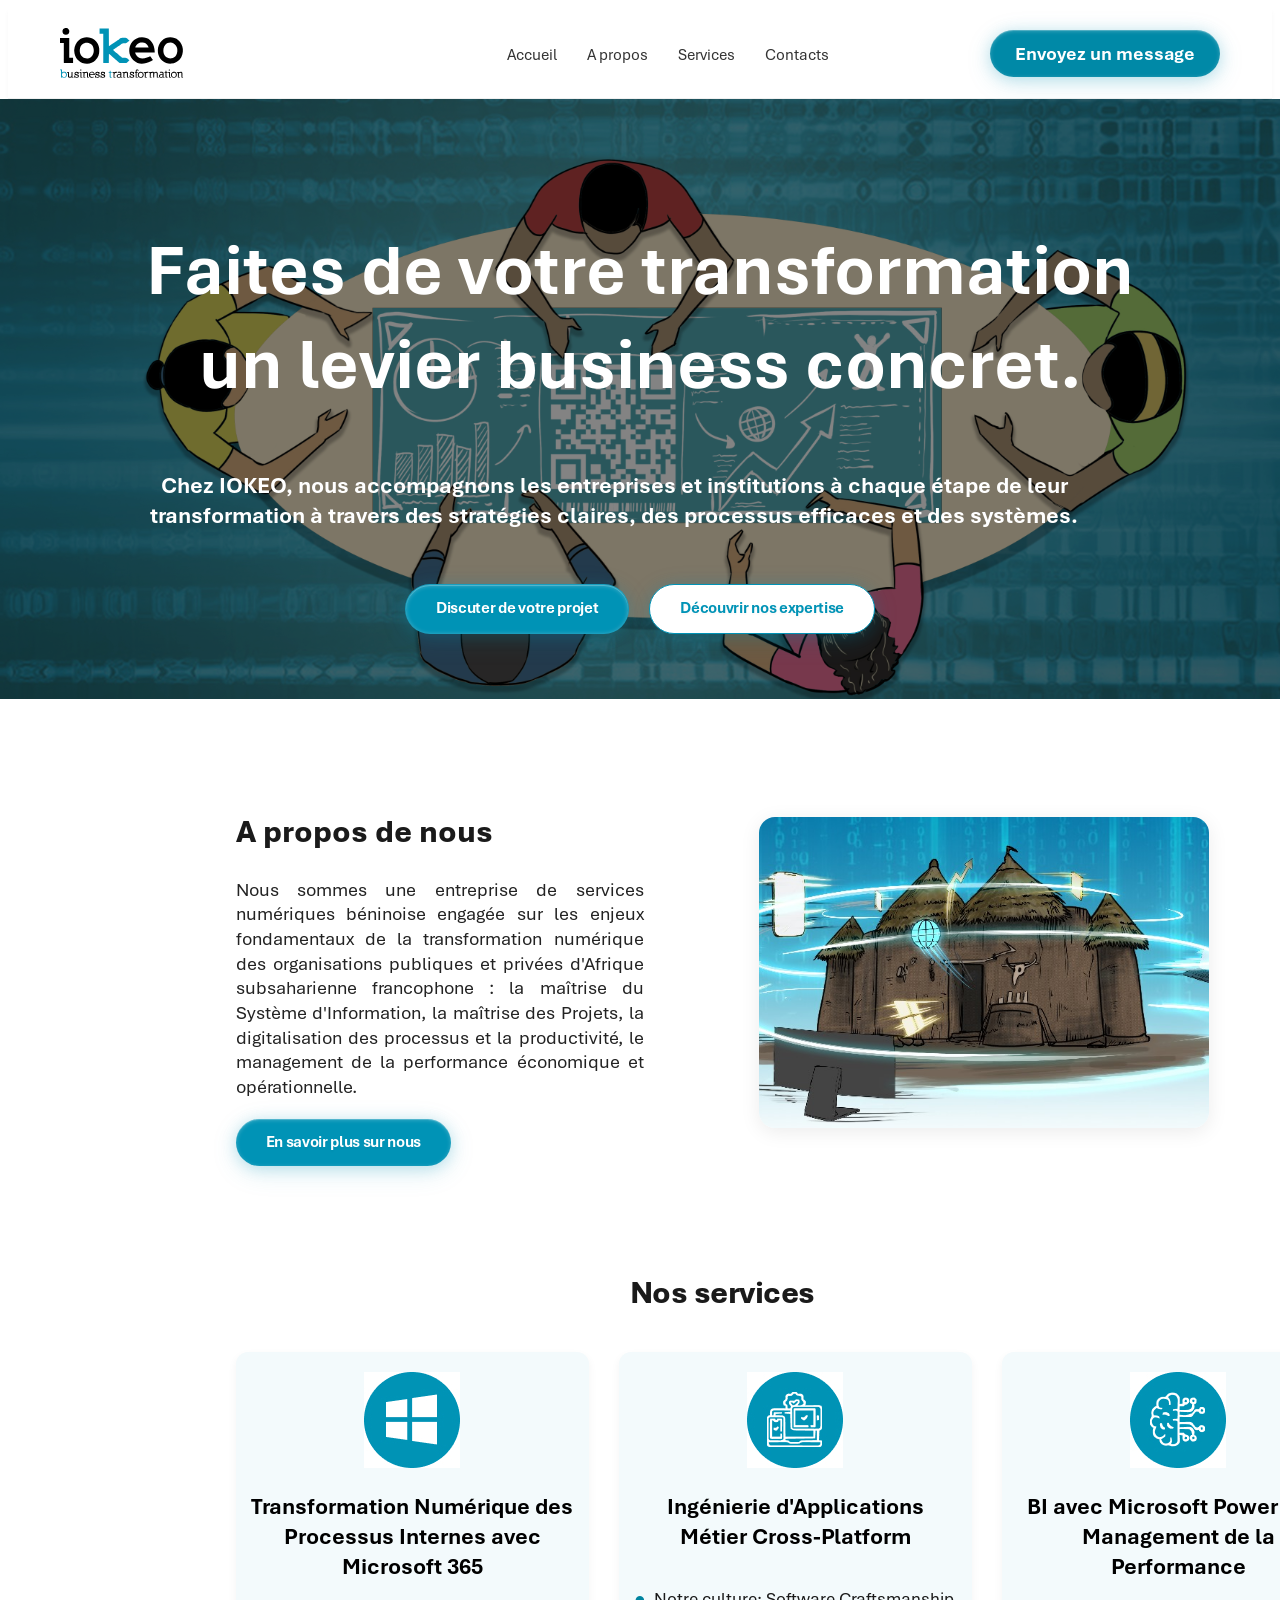
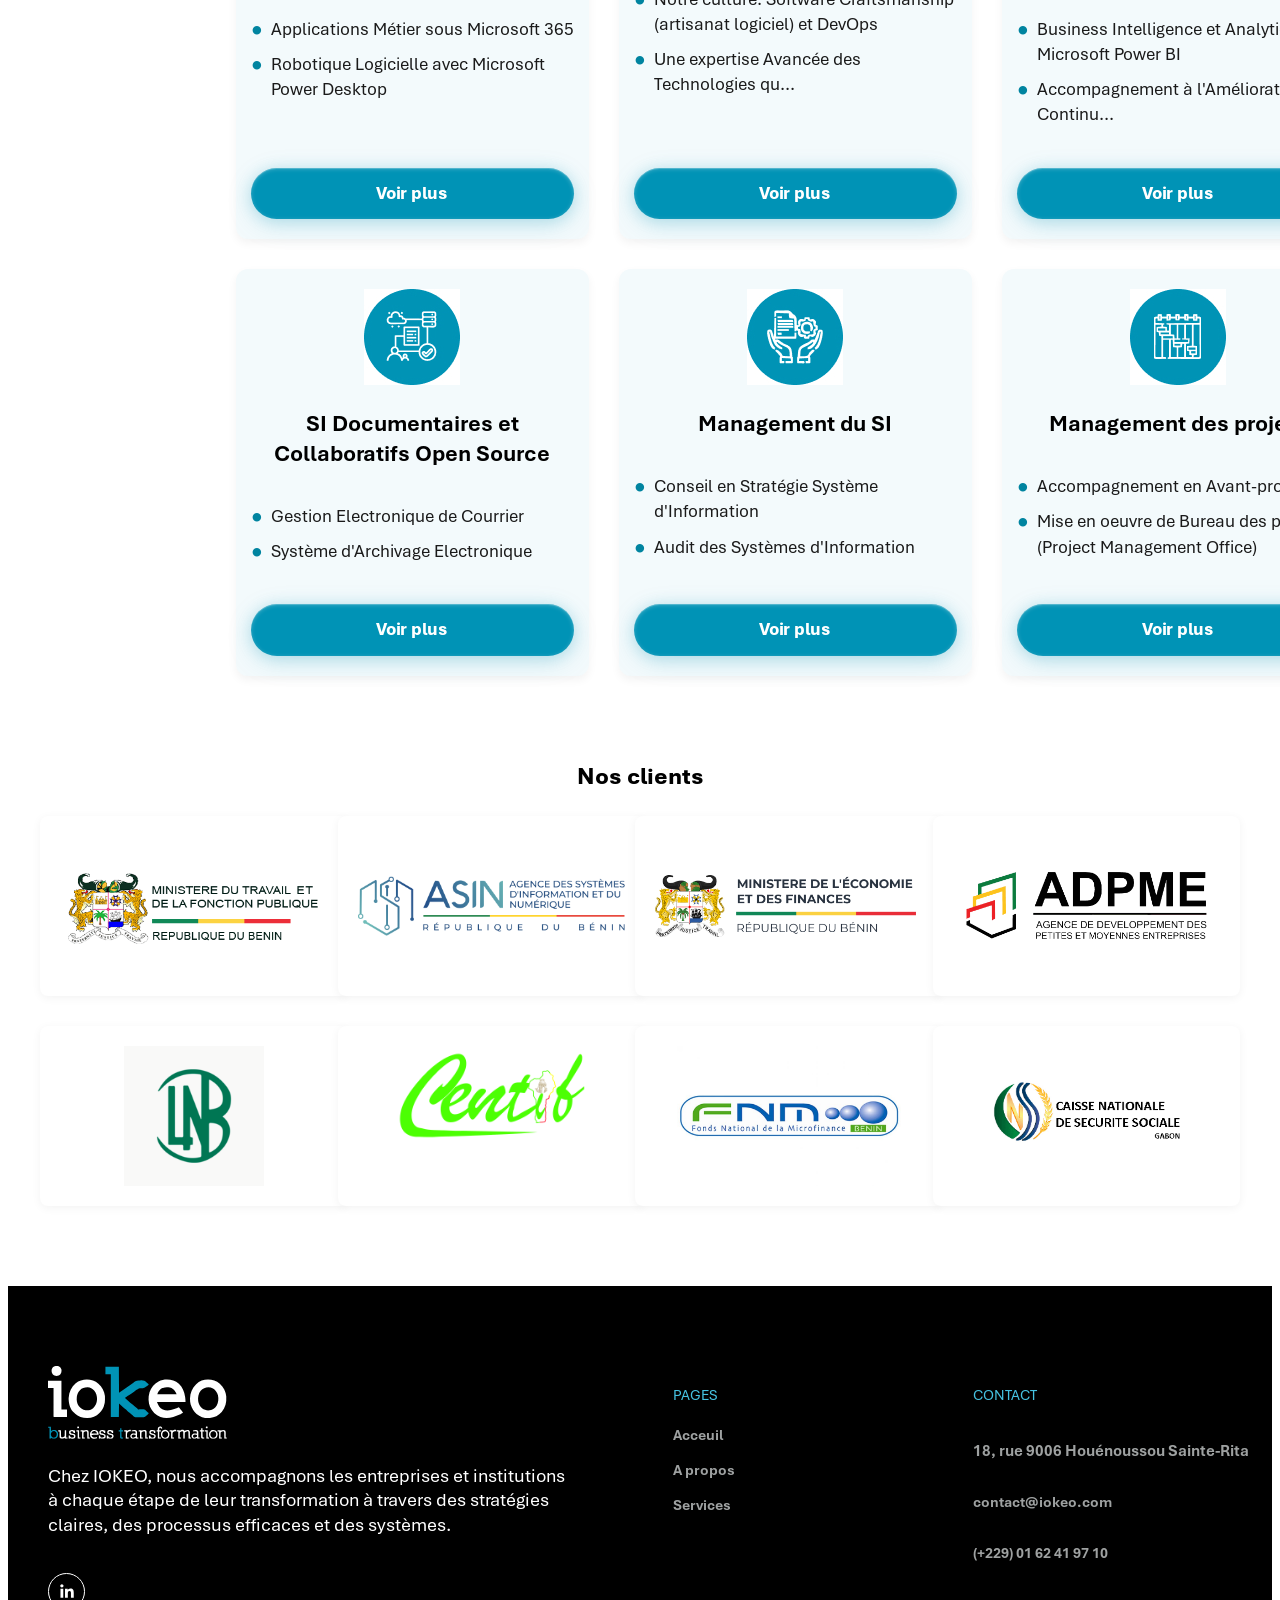
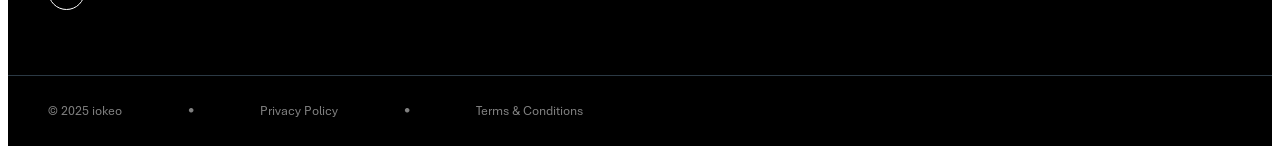
==== commit 918c1e78: "Add files via upload" ====
--- a/index.html
+++ b/index.html
@@ -1,243 +1,243 @@
-<!DOCTYPE html>
-<html lang="fr">
-<head>
-    <meta charset="UTF-8">
-    <meta name="viewport" content="width=device-width, initial-scale=1.0">
-    <title>Iokeo - Transformation Business</title>
-    <link rel="stylesheet" href="style.css">
-    
-</head>
-<body>
-
-
-<header class="navbar">
-    <div class="container nav-wrapper">
-        
-        <a href="/" class="logo">
-            <img src="logo.svg" alt="iokeo business transformation">
-        </a>
-
-        <div class="burger-menu" id="burger-menu">
-            <span></span>
-            <span></span>
-            <span></span>
-        </div>
-
-        <nav class="nav-links" id="nav-links">
-            <ul>
-                <li><a href="index.html" class="nav-item active">Accueil</a></li>
-                <li><a href="a-propos.html" class="nav-item">A propos</a></li>
-                <li><a href="#" class="nav-item">Services</a></li>
-                <li><a href="#" class="nav-item">Contacts</a></li>
-            </ul>
-        </nav>
-        <div class="btn-general">
-<div class="mobile-cta">
-            <a href="#" class="btn-message">Envoyez un message</a>
-        </div>
-        </div>
-    </div>
-</header>
-    <main>
-       
-    <section class="hero">
-    <img src="hero-bg.svg" alt="" class="hero-background">
-
-    <div class="container hero-container">
-        <div class="hero-content">
-            <h1>Faites de votre transformation<br>un levier business concret.</h1>
-            <h6>
-                Chez IOKEO, nous accompagnons les entreprises et institutions à chaque étape de leur 
-                transformation à travers des stratégies claires, des processus efficaces et des systèmes.
-            </h6>
-            <div class="btn-general">
-            <div class="hero-btns">
-    <a href="#" class="btn-base btn-primary">Discuter de votre projet</a>
-    <a href="#" class="btn-base btn-secondary">Découvrir nos expertise</a>
-</div>
-</div>
-        </div>
-    </div>
-</section>
-
-    <section class="about section-padding">
-    <div class="container about-wrapper">
-        
-        <div class="about-content">
-            <h3 class="about-title">A propos de nous</h3>
-            
-            <p class="about-text">
-                Nous sommes une entreprise de services numériques béninoise engagée sur les enjeux fondamentaux de la transformation numérique des organisations publiques et privées d'Afrique subsaharienne francophone : la maîtrise du Système d'Information, la maîtrise des Projets, la digitalisation des processus et la productivité, le management de la performance économique et opérationnelle.
-            </p>
-            <a href="#" class="btn-base btn-about">En savoir plus sur nous </a>
-            
-        </div>
-
-        <div class="about-image">
-            <img src="image/img.jpg" alt="Illustration Tata Somba Iokeo">
-        </div>
-
-    </div>
-</section>
-
-
-<section class="services container">
-    <h2 class="section-main-title">Nos services</h2>
-    
-    <div class="services-grid">
-        <article class="service-card">
-            <div class="icon-circle"><img src="image/img1.jpg" alt="Icon"></div>
-            <h2>Transformation Numérique des Processus Internes avec Microsoft 365</h2>
-            <ul>
-                <li>Applications Métier sous Microsoft 365</li>
-                <li>Robotique Logicielle avec Microsoft Power Desktop</li>
-            </ul>
-            <a href="#" class="btn-base btn-view">Voir plus</a>
-        </article>
-
-        <article class="service-card">
-            <div class="icon-circle"><img src="image/img2.jpg" alt="Icon"></div>
-            <h2>Ingénierie d'Applications Métier Cross-Platform</h2>
-            <ul>
-                <li>Notre culture: Software Craftsmanship (artisanat logiciel) et DevOps</li>
-                <li>Une expertise Avancée des Technologies qu...</li>
-            </ul>
-            <a href="#" class="btn-base btn-view">Voir plus</a>
-        </article>
-
-        <article class="service-card">
-            <div class="icon-circle"><img src="image/img3.jpg" alt="Icon"></div>
-            <h2>BI avec Microsoft Power BI et Management de la Performance</h2>
-            <ul>
-                <li>Business Intelligence et Analytics avec Microsoft Power BI</li>
-                <li>Accompagnement à l'Amélioration Continu...</li>
-            </ul>
-            <a href="#" class="btn-base btn-view">Voir plus</a>
-        </article>
-
-        <article class="service-card">
-            <div class="icon-circle"><img src="image/img4.jpg" alt="Icon"></div>
-            <h2>SI Documentaires et Collaboratifs Open Source</h2>
-            <ul>
-                <li>Gestion Electronique de Courrier</li>
-                <li>Système d'Archivage Electronique</li>
-            </ul>
-            <a href="#" class="btn-base btn-view">Voir plus</a>
-        </article>
-
-        <article class="service-card">
-            <div class="icon-circle"><img src="image/img5.jpg" alt="Icon"></div>
-            <h2>Management du SI</h2>
-            <ul>
-                <li>Conseil en Stratégie Système d'Information</li>
-                <li>Audit des Systèmes d'Information</li>
-            </ul>
-            <a href="#" class="btn-base btn-view">Voir plus</a>
-        </article>
-
-        <article class="service-card">
-            <div class="icon-circle"><img src="image/img6.jpg" alt="Icon"></div>
-            <h2>Management des projets</h2>
-            <ul>
-                <li>Accompagnement en Avant-projet</li>
-                <li>Mise en oeuvre de Bureau des projets (Project Management Office)</li>
-            </ul>
-            <a href="#" class="btn-base btn-view">Voir plus</a>
-        </article>
-
-    
-    </div>
-</section>
-
-
- <section class="clients-section">
-    <h2 style="text-align: center; font-weight: 800; margin-bottom: 40px;">Nos clients</h2>
-    <div class="image-wrapper">
-        <img src="image/logo1.png" alt="Ministère du travail" class="nos-clients-img">
-        <img src="image/logo2.png" alt="ASIN" class="nos-clients-img">
-        <img src="image/logo3.png" alt="Ministère de l'économie" class="nos-clients-img">
-        <img src="image/logo4.png" alt="ADPM" class="nos-clients-img">
-        <img src="image/logo5.png" alt="ADPM" class="nos-clients-img">
-        <img src="image/logo6.png" alt="ADPM" class="nos-clients-img">
-        <img src="image/logo7.jpg" alt="ADPM" class="nos-clients-img">
-        <img src="image/logo8.png" alt="ADPM" class="nos-clients-img">
-        </div>
-</section>
-
-    </main>
-
-    <script>
-        // Script pour gérer l'onglet actif au clic
-        const navItems = document.querySelectorAll('.nav-item');
-        navItems.forEach(item => {
-            item.addEventListener('click', (e) => {
-                navItems.forEach(el => el.classList.remove('active'));
-                item.classList.add('active');
-            });
-        });
-    </script>
-
-
-
-
-
-
-
-
-
-
- <footer class="site-footer">
-    <div class="container footer-wrapper">
-        
-        <div class="footer-brand">
-             <img src="img7.svg" alt="iokeo business transformation">
-            <p class="footer-desc">
-                Chez IOKEO, nous accompagnons les entreprises et institutions à chaque étape de leur transformation à travers des stratégies claires, des processus efficaces et des systèmes.
-            </p>
-            <div class="social-links">
-                <a href="#"><img src="img.svg" alt="LinkedIn"></a>
-            </div>
-        </div>
-
-        <div class="footer-nav">
-            <h4>PAGES</h4>
-            <ul>
-                <li><a href="#">Acceuil</a></li>
-                <li><a href="#">A propos</a></li>
-                <li><a href="#">Services</a></li>
-            </ul>
-        </div>
-
-        <div class="footer-contact">
-            <h4>CONTACT</h4>
-            <p>18, rue 9006 Houénoussou Sainte-Rita</p>
-            <p><a href="mailto:contact@iokeo.com">contact@iokeo.com</a></p>
-            <p><a href="tel:+2290162419710">(+229) 01 62 41 97 10</a></p>
-        </div>
-
-    </div>
-<div class="footer-bottom">
-    <div class="container">
-        <p>
-            <span>© 2025 iokeo</span>
-            <span class="separator">•</span>
-            <a href="#">Privacy Policy</a>
-            <span class="separator">•</span>
-            <a href="#">Terms & Conditions</a>
-        </p>
-    </div>
-</div>
-</footer>
-
-
-<script>
-    const burger = document.getElementById('burger-menu');
-    const nav = document.getElementById('nav-links');
-
-    burger.addEventListener('click', () => {
-        nav.classList.toggle('active');
-    });
-</script>
-
-
+<!DOCTYPE html>
+<html lang="fr">
+<head>
+    <meta charset="UTF-8">
+    <meta name="viewport" content="width=device-width, initial-scale=1.0">
+    <title>Iokeo - Transformation Business</title>
+    <link rel="stylesheet" href="style.css">
+    
+</head>
+<body>
+
+
+<header class="navbar">
+    <div class="container nav-wrapper">
+        
+        <a href="/" class="logo">
+            <img src="logo.svg" alt="iokeo business transformation">
+        </a>
+
+        <div class="burger-menu" id="burger-menu">
+            <span></span>
+            <span></span>
+            <span></span>
+        </div>
+
+      <nav class="nav-links" id="nav-links">
+    <ul>
+        <li><a href="iokeo/index.html" class="nav-item">Accueil</a></li>
+        <li><a href="iokeo/a-propos.html" class="nav-item">A propos</a></li>
+        <li><a href="services.html" class="nav-item">Services</a></li>
+        <li><a href="contacts.html" class="nav-item">Contacts</a></li>
+    </ul>
+</nav>
+        <div class="btn-general">
+<div class="mobile-cta">
+            <a href="#" class="btn-message">Envoyez un message</a>
+        </div>
+        </div>
+    </div>
+</header>
+    <main>
+       
+    <section class="hero">
+    <img src="hero-bg.svg" alt="" class="hero-background">
+
+    <div class="container hero-container">
+        <div class="hero-content">
+            <h1>Faites de votre transformation<br>un levier business concret.</h1>
+            <h6>
+                Chez IOKEO, nous accompagnons les entreprises et institutions à chaque étape de leur 
+                transformation à travers des stratégies claires, des processus efficaces et des systèmes.
+            </h6>
+            <div class="btn-general">
+            <div class="hero-btns">
+    <a href="#" class="btn-base btn-primary">Discuter de votre projet</a>
+    <a href="#" class="btn-base btn-secondary">Découvrir nos expertise</a>
+</div>
+</div>
+        </div>
+    </div>
+</section>
+
+    <section class="about section-padding">
+    <div class="container about-wrapper">
+        
+        <div class="about-content">
+            <h3 class="about-title">A propos de nous</h3>
+            
+            <p class="about-text">
+                Nous sommes une entreprise de services numériques béninoise engagée sur les enjeux fondamentaux de la transformation numérique des organisations publiques et privées d'Afrique subsaharienne francophone : la maîtrise du Système d'Information, la maîtrise des Projets, la digitalisation des processus et la productivité, le management de la performance économique et opérationnelle.
+            </p>
+            <a href="#" class="btn-base btn-about">En savoir plus sur nous </a>
+            
+        </div>
+
+        <div class="about-image">
+            <img src="image/img.jpg" alt="Illustration Tata Somba Iokeo">
+        </div>
+
+    </div>
+</section>
+
+
+<section class="services container">
+    <h2 class="section-main-title">Nos services</h2>
+    
+    <div class="services-grid">
+        <article class="service-card">
+            <div class="icon-circle"><img src="image/img1.jpg" alt="Icon"></div>
+            <h2>Transformation Numérique des Processus Internes avec Microsoft 365</h2>
+            <ul>
+                <li>Applications Métier sous Microsoft 365</li>
+                <li>Robotique Logicielle avec Microsoft Power Desktop</li>
+            </ul>
+            <a href="#" class="btn-base btn-view">Voir plus</a>
+        </article>
+
+        <article class="service-card">
+            <div class="icon-circle"><img src="image/img2.jpg" alt="Icon"></div>
+            <h2>Ingénierie d'Applications Métier Cross-Platform</h2>
+            <ul>
+                <li>Notre culture: Software Craftsmanship (artisanat logiciel) et DevOps</li>
+                <li>Une expertise Avancée des Technologies qu...</li>
+            </ul>
+            <a href="#" class="btn-base btn-view">Voir plus</a>
+        </article>
+
+        <article class="service-card">
+            <div class="icon-circle"><img src="image/img3.jpg" alt="Icon"></div>
+            <h2>BI avec Microsoft Power BI et Management de la Performance</h2>
+            <ul>
+                <li>Business Intelligence et Analytics avec Microsoft Power BI</li>
+                <li>Accompagnement à l'Amélioration Continu...</li>
+            </ul>
+            <a href="#" class="btn-base btn-view">Voir plus</a>
+        </article>
+
+        <article class="service-card">
+            <div class="icon-circle"><img src="image/img4.jpg" alt="Icon"></div>
+            <h2>SI Documentaires et Collaboratifs Open Source</h2>
+            <ul>
+                <li>Gestion Electronique de Courrier</li>
+                <li>Système d'Archivage Electronique</li>
+            </ul>
+            <a href="#" class="btn-base btn-view">Voir plus</a>
+        </article>
+
+        <article class="service-card">
+            <div class="icon-circle"><img src="image/img5.jpg" alt="Icon"></div>
+            <h2>Management du SI</h2>
+            <ul>
+                <li>Conseil en Stratégie Système d'Information</li>
+                <li>Audit des Systèmes d'Information</li>
+            </ul>
+            <a href="#" class="btn-base btn-view">Voir plus</a>
+        </article>
+
+        <article class="service-card">
+            <div class="icon-circle"><img src="image/img6.jpg" alt="Icon"></div>
+            <h2>Management des projets</h2>
+            <ul>
+                <li>Accompagnement en Avant-projet</li>
+                <li>Mise en oeuvre de Bureau des projets (Project Management Office)</li>
+            </ul>
+            <a href="#" class="btn-base btn-view">Voir plus</a>
+        </article>
+
+    
+    </div>
+</section>
+
+
+ <section class="clients-section">
+    <h2 style="text-align: center; font-weight: 800; margin-bottom: 40px;">Nos clients</h2>
+    <div class="image-wrapper">
+        <img src="image/logo1.png" alt="Ministère du travail" class="nos-clients-img">
+        <img src="image/logo2.png" alt="ASIN" class="nos-clients-img">
+        <img src="image/logo3.png" alt="Ministère de l'économie" class="nos-clients-img">
+        <img src="image/logo4.png" alt="ADPM" class="nos-clients-img">
+        <img src="image/logo5.png" alt="ADPM" class="nos-clients-img">
+        <img src="image/logo6.png" alt="ADPM" class="nos-clients-img">
+        <img src="image/logo7.jpg" alt="ADPM" class="nos-clients-img">
+        <img src="image/logo8.png" alt="ADPM" class="nos-clients-img">
+        </div>
+</section>
+
+    </main>
+
+    <script>
+        // Script pour gérer l'onglet actif au clic
+        const navItems = document.querySelectorAll('.nav-item');
+        navItems.forEach(item => {
+            item.addEventListener('click', (e) => {
+                navItems.forEach(el => el.classList.remove('active'));
+                item.classList.add('active');
+            });
+        });
+    </script>
+
+
+
+
+
+
+
+
+
+
+ <footer class="site-footer">
+    <div class="container footer-wrapper">
+        
+        <div class="footer-brand">
+             <img src="img7.svg" alt="iokeo business transformation">
+            <p class="footer-desc">
+                Chez IOKEO, nous accompagnons les entreprises et institutions à chaque étape de leur transformation à travers des stratégies claires, des processus efficaces et des systèmes.
+            </p>
+            <div class="social-links">
+                <a href="#"><img src="img.svg" alt="LinkedIn"></a>
+            </div>
+        </div>
+
+        <div class="footer-nav">
+            <h4>PAGES</h4>
+            <ul>
+                <li><a href="#">Acceuil</a></li>
+                <li><a href="#">A propos</a></li>
+                <li><a href="#">Services</a></li>
+            </ul>
+        </div>
+
+        <div class="footer-contact">
+            <h4>CONTACT</h4>
+            <p>18, rue 9006 Houénoussou Sainte-Rita</p>
+            <p><a href="mailto:contact@iokeo.com">contact@iokeo.com</a></p>
+            <p><a href="tel:+2290162419710">(+229) 01 62 41 97 10</a></p>
+        </div>
+
+    </div>
+<div class="footer-bottom">
+    <div class="container">
+        <p>
+            <span>© 2025 iokeo</span>
+            <span class="separator">•</span>
+            <a href="#">Privacy Policy</a>
+            <span class="separator">•</span>
+            <a href="#">Terms & Conditions</a>
+        </p>
+    </div>
+</div>
+</footer>
+
+
+<script>
+    const burger = document.getElementById('burger-menu');
+    const nav = document.getElementById('nav-links');
+
+    burger.addEventListener('click', () => {
+        nav.classList.toggle('active');
+    });
+</script>
+
+
 </body>
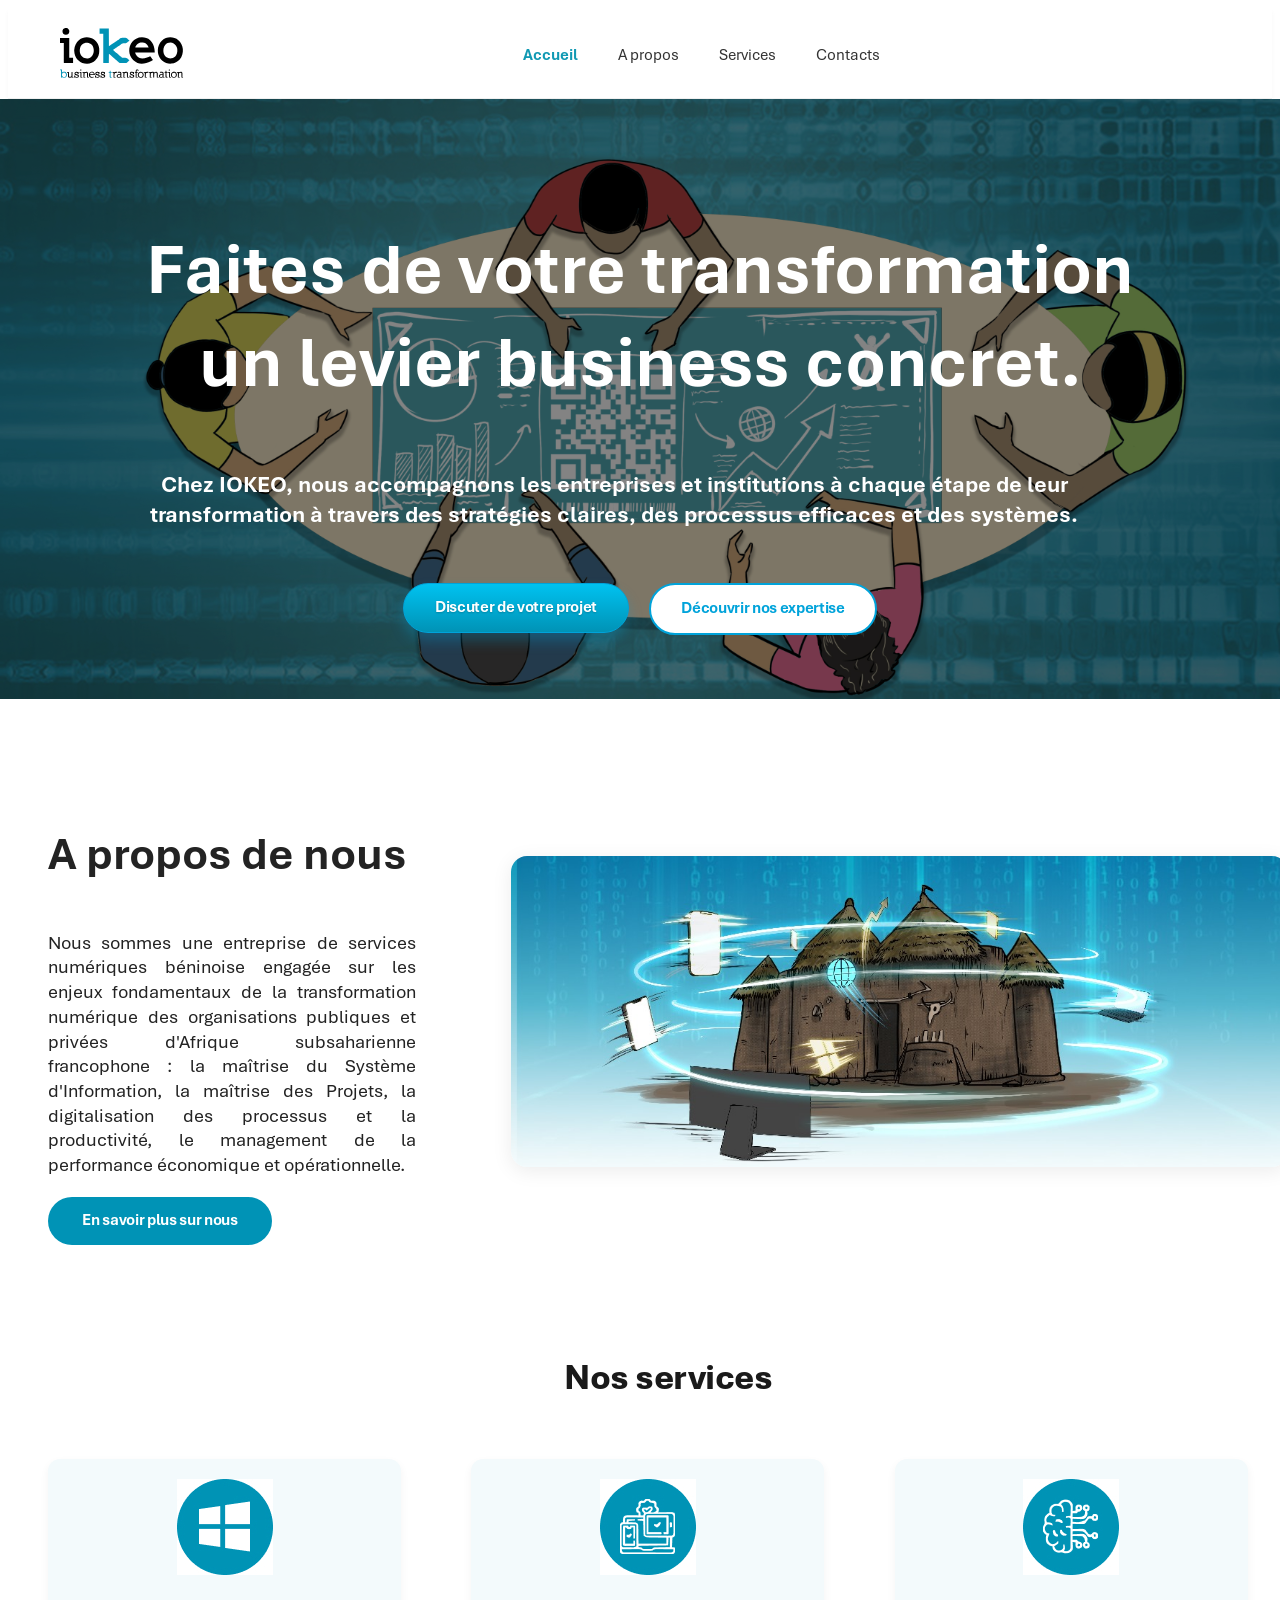
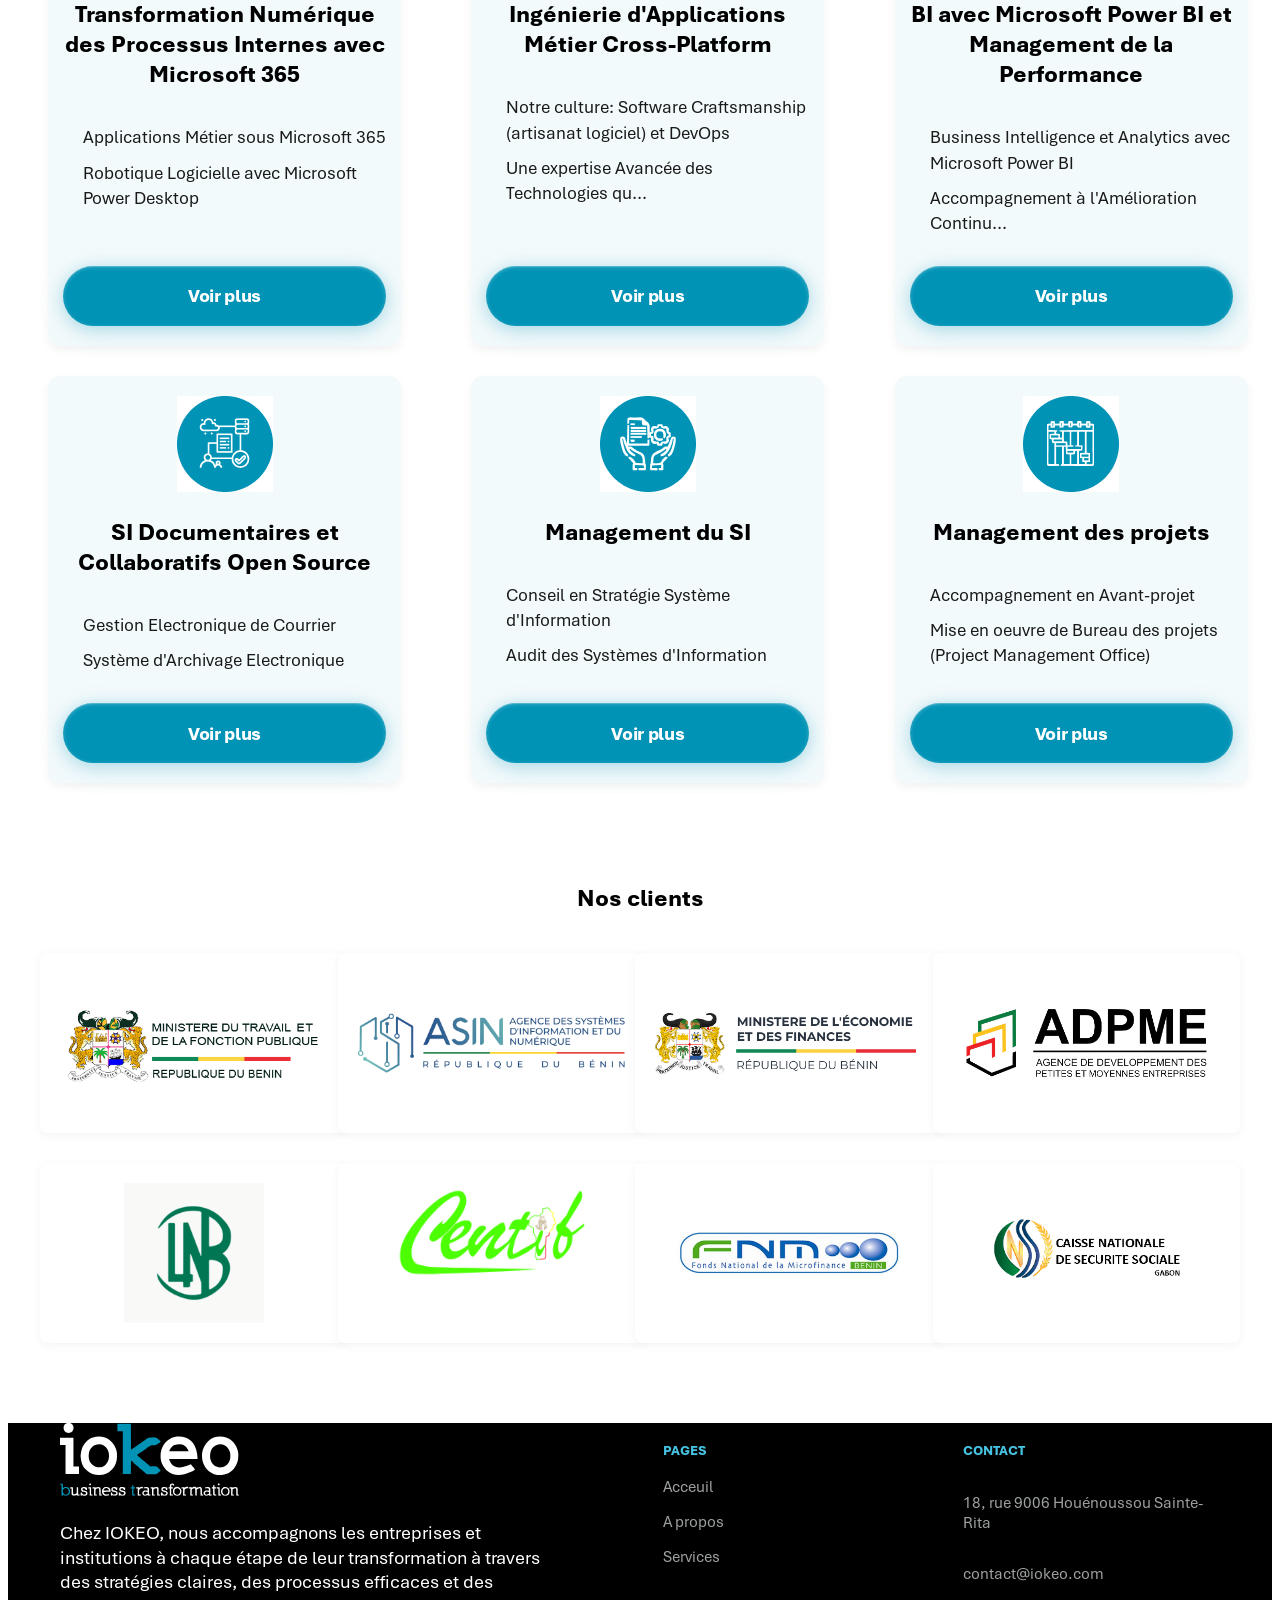
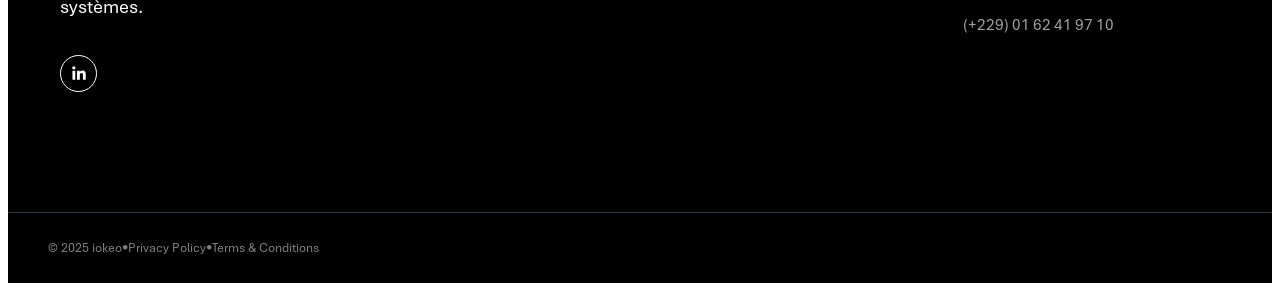
==== commit ab3c0e55: "Add files via upload" ====
--- a/index.html
+++ b/index.html
@@ -5,14 +5,12 @@
     <meta name="viewport" content="width=device-width, initial-scale=1.0">
     <title>Iokeo - Transformation Business</title>
     <link rel="stylesheet" href="style.css">
-    
 </head>
 <body>
 
-
+<!-- HEADER : NAVBAR PRINCIPALE -->
 <header class="navbar">
     <div class="container nav-wrapper">
-        
         <a href="/" class="logo">
             <img src="logo.svg" alt="iokeo business transformation">
         </a>
@@ -23,67 +21,59 @@
             <span></span>
         </div>
 
-      <nav class="nav-links" id="nav-links">
-    <ul>
-        <li><a href="iokeo/index.html" class="nav-item">Accueil</a></li>
-        <li><a href="iokeo/a-propos.html" class="nav-item">A propos</a></li>
-        <li><a href="services.html" class="nav-item">Services</a></li>
-        <li><a href="contacts.html" class="nav-item">Contacts</a></li>
-    </ul>
-</nav>
+        <nav class="nav-links">
+            <ul>
+                <li><a href="index.html" class="nav-item active">Accueil</a></li>
+                <li><a href="a-propos.html" class="nav-item">A propos</a></li>
+                <li><a href="services.html" class="nav-item">Services</a></li>
+                <li><a href="contacts.html" class="nav-item">Contacts</a></li>
+            </ul>
+        </nav>
+
         <div class="btn-general">
-<div class="mobile-cta">
-            <a href="#" class="btn-message">Envoyez un message</a>
-        </div>
+            <div class="mobile-cta">
+                <a href="#" class="btn-message">Envoyez un message</a>
+            </div>
         </div>
     </div>
 </header>
-    <main>
-       
-    <section class="hero">
+
+<main>
+<!-- SECTION 1 : HERO -->
+<section class="hero">
     <img src="hero-bg.svg" alt="" class="hero-background">
-
     <div class="container hero-container">
         <div class="hero-content">
             <h1>Faites de votre transformation<br>un levier business concret.</h1>
-            <h6>
-                Chez IOKEO, nous accompagnons les entreprises et institutions à chaque étape de leur 
-                transformation à travers des stratégies claires, des processus efficaces et des systèmes.
-            </h6>
+            <h6>Chez IOKEO, nous accompagnons les entreprises et institutions à chaque étape de leur transformation à travers des stratégies claires, des processus efficaces et des systèmes.</h6>
             <div class="btn-general">
-            <div class="hero-btns">
-    <a href="#" class="btn-base btn-primary">Discuter de votre projet</a>
-    <a href="#" class="btn-base btn-secondary">Découvrir nos expertise</a>
-</div>
-</div>
-        </div>
-    </div>
-</section>
-
-    <section class="about section-padding">
+                <div class="hero-btns">
+                    <a href="#" class="btn-base btn-primary">Discuter de votre projet</a>
+                    <a href="#" class="btn-base btn-secondary">Découvrir nos expertise</a>
+                </div>
+            </div>
+        </div>
+    </div>
+</section>
+
+<!-- SECTION 2 : ABOUT -->
+<section class="about section-padding">
     <div class="container about-wrapper">
-        
         <div class="about-content">
             <h3 class="about-title">A propos de nous</h3>
-            
-            <p class="about-text">
-                Nous sommes une entreprise de services numériques béninoise engagée sur les enjeux fondamentaux de la transformation numérique des organisations publiques et privées d'Afrique subsaharienne francophone : la maîtrise du Système d'Information, la maîtrise des Projets, la digitalisation des processus et la productivité, le management de la performance économique et opérationnelle.
-            </p>
+            <p class="about-text">Nous sommes une entreprise de services numériques béninoise engagée sur les enjeux fondamentaux de la transformation numérique des organisations publiques et privées d'Afrique subsaharienne francophone : la maîtrise du Système d'Information, la maîtrise des Projets, la digitalisation des processus et la productivité, le management de la performance économique et opérationnelle.</p>
             <a href="#" class="btn-base btn-about">En savoir plus sur nous </a>
-            
-        </div>
-
+        </div>
         <div class="about-image">
             <img src="image/img.jpg" alt="Illustration Tata Somba Iokeo">
         </div>
-
-    </div>
-</section>
-
-
+    </div>
+</section>
+
+
+<!-- SECTION 3 : SERVICES -->
 <section class="services container">
     <h2 class="section-main-title">Nos services</h2>
-    
     <div class="services-grid">
         <article class="service-card">
             <div class="icon-circle"><img src="image/img1.jpg" alt="Icon"></div>
@@ -94,7 +84,6 @@
             </ul>
             <a href="#" class="btn-base btn-view">Voir plus</a>
         </article>
-
         <article class="service-card">
             <div class="icon-circle"><img src="image/img2.jpg" alt="Icon"></div>
             <h2>Ingénierie d'Applications Métier Cross-Platform</h2>
@@ -104,7 +93,6 @@
             </ul>
             <a href="#" class="btn-base btn-view">Voir plus</a>
         </article>
-
         <article class="service-card">
             <div class="icon-circle"><img src="image/img3.jpg" alt="Icon"></div>
             <h2>BI avec Microsoft Power BI et Management de la Performance</h2>
@@ -114,7 +102,6 @@
             </ul>
             <a href="#" class="btn-base btn-view">Voir plus</a>
         </article>
-
         <article class="service-card">
             <div class="icon-circle"><img src="image/img4.jpg" alt="Icon"></div>
             <h2>SI Documentaires et Collaboratifs Open Source</h2>
@@ -124,7 +111,6 @@
             </ul>
             <a href="#" class="btn-base btn-view">Voir plus</a>
         </article>
-
         <article class="service-card">
             <div class="icon-circle"><img src="image/img5.jpg" alt="Icon"></div>
             <h2>Management du SI</h2>
@@ -134,7 +120,6 @@
             </ul>
             <a href="#" class="btn-base btn-view">Voir plus</a>
         </article>
-
         <article class="service-card">
             <div class="icon-circle"><img src="image/img6.jpg" alt="Icon"></div>
             <h2>Management des projets</h2>
@@ -144,13 +129,12 @@
             </ul>
             <a href="#" class="btn-base btn-view">Voir plus</a>
         </article>
-
-    
-    </div>
-</section>
-
-
- <section class="clients-section">
+    </div>
+</section>
+
+
+<!-- SECTION 4 : CLIENTS -->
+<section class="clients-section">
     <h2 style="text-align: center; font-weight: 800; margin-bottom: 40px;">Nos clients</h2>
     <div class="image-wrapper">
         <img src="image/logo1.png" alt="Ministère du travail" class="nos-clients-img">
@@ -161,10 +145,10 @@
         <img src="image/logo6.png" alt="ADPM" class="nos-clients-img">
         <img src="image/logo7.jpg" alt="ADPM" class="nos-clients-img">
         <img src="image/logo8.png" alt="ADPM" class="nos-clients-img">
-        </div>
-</section>
-
-    </main>
+    </div>
+</section>
+
+</main>
 
     <script>
         // Script pour gérer l'onglet actif au clic
@@ -186,19 +170,16 @@
 
 
 
- <footer class="site-footer">
+<!-- FOOTER -->
+<footer class="site-footer">
     <div class="container footer-wrapper">
-        
         <div class="footer-brand">
-             <img src="img7.svg" alt="iokeo business transformation">
-            <p class="footer-desc">
-                Chez IOKEO, nous accompagnons les entreprises et institutions à chaque étape de leur transformation à travers des stratégies claires, des processus efficaces et des systèmes.
-            </p>
+            <img src="img7.svg" alt="iokeo business transformation">
+            <p class="footer-desc">Chez IOKEO, nous accompagnons les entreprises et institutions à chaque étape de leur transformation à travers des stratégies claires, des processus efficaces et des systèmes.</p>
             <div class="social-links">
                 <a href="#"><img src="img.svg" alt="LinkedIn"></a>
             </div>
         </div>
-
         <div class="footer-nav">
             <h4>PAGES</h4>
             <ul>
@@ -207,26 +188,24 @@
                 <li><a href="#">Services</a></li>
             </ul>
         </div>
-
         <div class="footer-contact">
             <h4>CONTACT</h4>
             <p>18, rue 9006 Houénoussou Sainte-Rita</p>
             <p><a href="mailto:contact@iokeo.com">contact@iokeo.com</a></p>
             <p><a href="tel:+2290162419710">(+229) 01 62 41 97 10</a></p>
         </div>
-
-    </div>
-<div class="footer-bottom">
-    <div class="container">
-        <p>
-            <span>© 2025 iokeo</span>
-            <span class="separator">•</span>
-            <a href="#">Privacy Policy</a>
-            <span class="separator">•</span>
-            <a href="#">Terms & Conditions</a>
-        </p>
-    </div>
-</div>
+    </div>
+    <div class="footer-bottom">
+        <div class="container">
+            <p>
+                <span>© 2025 iokeo</span>
+                <span class="separator">•</span>
+                <a href="#">Privacy Policy</a>
+                <span class="separator">•</span>
+                <a href="#">Terms & Conditions</a>
+            </p>
+        </div>
+    </div>
 </footer>
 
 
--- a/style.css
+++ b/style.css
@@ -1,52 +1,88 @@
+﻿/* ========================================
+   POLICES APTOS
+======================================== */
+
+@font-face {
+    font-family: 'Aptos';
+    src: url('./fonts/Aptos.ttf') format('truetype');
+    font-weight: 400; /* Normal */
+    font-style: normal;
+}
+
+@font-face {
+    font-family: 'Aptos';
+    src: url('./fonts/Aptos-Bold.ttf') format('truetype');
+    font-weight: 700; /* Bold */
+    font-style: normal;
+}
+
+@font-face {
+    font-family: 'Aptos';
+    src: url('./fonts/Aptos-ExtraBold.ttf') format('truetype');
+    font-weight: 800; /* ExtraBold */
+    font-style: normal;
+}
+
+/* ========================================
+   STYLES GLOBAUX
+======================================== */
+
+body {
+    font-family: 'Aptos', sans-serif;
+}
+
+h1, h2, .about-title {
+    font-family: 'Aptos';
+    font-weight: 800; /* Utilise automatiquement Aptos-ExtraBold */
+}
+
+.about-text {
+    font-family: 'Aptos';
+    font-weight: 400; /* Utilise automatiquement Aptos (Normal) */
+    font-size: 19px;
+    line-height: 1.3;
+}
+
+/* Conteneur global */
+.container {
+    max-width: 1240px; /* Largeur standard Figma */
+    margin: 0 auto;    /* Centre le bloc horizontalement */
+    padding: 0 40px;   /* Marge magique : 40px à gauche et à droite */
+    width: 100%;       /* Indispensable pour le responsive */
+}
+
+/* ========================================
+   BARRE DE NAVIGATION
+======================================== */
+
 .navbar {
-   display: flex;
-width: 1920px;
-padding: 30px 200px;
-justify-content: space-between;
-align-items: center;
-background: #FFF;
-box-shadow: 0 4px 4px 0 rgba(117, 122, 123, 0.05);
-font-size: 19px;
-   
-
-
-
-}
-
-
-
-
-:root {
-    --font-main: 'Aptos', 'Inter', 'Segoe UI', sans-serif;
-    --primary-blue: #0084A0;
-    --card-bg: #F3FAFC;
-}
-
-body {
-    font-family: var(--font-main);
-    -webkit-font-smoothing: antialiased;
-}
-
-
-
-/* 2. Le wrapper qui force l'alignement horizontal */
+    width: 100%;
+    background-color: #fff;
+    border-bottom: 1px solid #f0f0f0;
+    box-shadow: 0 4px 4px 0 rgba(117, 122, 123, 0.05);
+    font-size: 19px;
+}
+
 .nav-wrapper {
-    display: flex;
-    justify-content: space-between; 
-    align-items: center; 
-}
-
-/* 3. Style du logo */
+    max-width: 1240px;
+    margin: 0 auto;
+    padding: 0 40px;
+    display: flex;
+    justify-content: space-between;
+    align-items: center;
+    height: 90px;
+    box-sizing: border-box;
+}
+
 .logo img {
-    height: 50px; /* Taille proportionnelle à ta capture */
+    height: 50px;
     display: block;
 }
 
-/* 4. Style de la liste d'onglets */
 .nav-links ul {
     display: flex;
     list-style: none;
-    gap: 40px; /* Espacement entre les mots comme sur ton image */
+    gap: 40px;
     margin: 0;
     padding: 0;
 }
@@ -55,54 +91,75 @@
     text-decoration: none;
     font-size: 16px;
     font-weight: 500;
-    color: #333333; /* Gris foncé pour les onglets inactifs */
-    transition: color 0.3s;
-}
-
-/* Couleur bleu ciel pour l'onglet actif */
+    color: #333333;
+    transition: color 0.3s ease;
+}
+
+.nav-item:hover {
+    color: #1199B3;
+}
+
 .nav-item.active {
-    color: #1199B3; /* Le bleu ciel exact de ta capture */
+    color: #1199B3 !important;
     font-weight: 700;
 }
 
-/* 5. Style du bouton (Pilule bleue) */
 .btn-message {
-    background-color:  #0093B6;
-    background-blend-mode: color; /* Bleu canard / bleu mer */
-     box-shadow: 0 2px 15px 0 rgba(0, 147, 182, 0.20), 0 6px 27px 0 rgba(0, 147, 182, 0.15), 0 1px 0 0 rgba(255, 255, 255, 0.20) inset, 0 1px 4px 0 rgba(255, 255, 255, 0.25) inset;
-    border-radius: 999px; /* Forme pilule parfaite de Figma */
- }
-
+    background-color: #0093B6;
+    background-blend-mode: color;
+    box-shadow: 0 2px 15px 0 rgba(0, 147, 182, 0.20), 0 6px 27px 0 rgba(0, 147, 182, 0.15), 0 1px 0 0 rgba(255, 255, 255, 0.20) inset, 0 1px 4px 0 rgba(255, 255, 255, 0.25) inset;
+    border-radius: 999px;
+    color: white;
+    padding: 12px 25px;
+    text-decoration: none;
+    font-weight: 600;
+    white-space: nowrap;
+}
 
 .btn-message:hover {
     background-color: #0093B6;
 }
 
-
-.hero .container.hero-container {
-    max-width: 1240px; 
-    margin: 0 auto;
-    padding: 0 40px; /* Marges égales à gauche et à droite */
-    display: flex;
-    justify-content: center;
-    text-align: center;
-}
+/* Menu burger mobile */
+.burger-menu {
+    display: none;
+    flex-direction: column;
+    gap: 6px;
+    cursor: pointer;
+    animation-timing-function: ease-out;
+    animation-duration: 300ms;
+    width: 28px;
+    height: 28px;
+}
+
+.burger-menu span {
+    width: 30px;
+    height: 3px;
+    background-color: #333;
+    border-radius: 2px;
+    transition: 0.3s;
+}
+
+.mobile-cta {
+    display: none;
+}
+
+/* ========================================
+   SECTION HÉROS
+======================================== */
 
 .hero {
-  position: relative;
-    width: 100vw;       /* 100% de la largeur de la fenêtre de visualisation */
+    position: relative;
+    width: 100vw;
     left: 50%;
     right: 50%;
     margin-left: -50vw;
     margin-right: -50vw;
-    min-height: 600px;  /* Ajuste selon la hauteur souhaitée */
+    min-height: 600px;
     display: flex;
     align-items: center;
     overflow: hidden;
 }
-
-/* Fix pour l'image qui ne venait pas */
-
 
 .hero-background {
     position: absolute;
@@ -110,29 +167,27 @@
     left: 0;
     width: 100%;
     height: 100%;
-    object-fit: cover;  /* L'image remplit tout l'espace proprement */
-    z-index: 1;        /* On la met au niveau 1 */
-}
-
-.hero-container {
-    position: relative; /* On redonne une position relative au contenu */
-    z-index: 2;        /* On place le texte au-dessus de l'image (2 > 1) */
-    color: white;       /* Pour que le texte soit lisible sur l'image sombre */
-    text-align: center;
-}
-/* Filtre sombre pour rendre le texte lisible (comme sur Figma) */
+    object-fit: cover;
+    z-index: 1;
+}
+
 .hero::after {
     content: "";
     position: absolute;
-    top: 0; left: 0; width: 100%; height: 100%;
-    background: rgba(0, 0, 0, 0.2); /* Ajuste selon l'opacité de ta maquette */
+    top: 0;
+    left: 0;
+    width: 100%;
+    height: 100%;
+    background: rgba(0, 0, 0, 0.2);
     z-index: 0;
 }
 
 .hero-container {
     position: relative;
-    z-index: 1; /* Passe au-dessus de l'image et du filtre */
-    width: 100%;
+    z-index: 2;
+    width: 100%;
+    color: white;
+    text-align: center;
     display: flex;
     justify-content: center;
 }
@@ -142,556 +197,202 @@
     text-align: center;
 }
 
-/* Texte en gras et centré */
 .hero-content h1 {
     align-self: stretch;
     font-family: "Aptos";
-font-size: 72px;
-font-style: normal;
-font-weight: 700;
-line-height: 130%; /* 93.6px */
-}
-
+    font-size: 72px;
+    font-style: normal;
+    font-weight: 700;
+    line-height: 130%;
+}
 
 .hero-content h6 {
     width: 936px;
-font-family: "Aptos";
-font-size: 23px;
-font-style: normal;
-font-weight: 700;
-line-height: 130%;
+    font-family: "Aptos";
+    font-size: 23px;
+    font-style: normal;
+    font-weight: 700;
+    line-height: 130%;
 }
 
 .hero-btns {
     display: flex;
-    gap: 15px;
-    justify-content: center; /* Centre les deux boutons */
-}
-
-
-/* Conteneur des boutons pour le centrage */
-.hero-btns {
-    display: flex;
-    gap: 20px; /* Espace entre les deux boutons */
+    gap: 20px;
     justify-content: center;
     margin-top: 30px;
 }
 
-
-
-
-
-
-
-
-.btn-base {
-font-family: "Aptos";
-font-size: 16px;
-font-style: normal;
-font-weight: 700;
-line-height: 21.6px; /* 135% */
-letter-spacing: -0.32px;
-    text-decoration: none;
-   box-shadow: 0 2px 15px 0 rgba(0, 147, 182, 0.20), 0 6px 27px 0 rgba(0, 147, 182, 0.15), 0 1px 0 0 rgba(255, 255, 255, 0.20) inset, 0 1px 4px 0 rgba(255, 255, 255, 0.25) inset;
-   background: #0093B6;
-}
-
-
-
-
-
-
-
-
-
-
-
-
-
-
-
-/* Style de base pour les deux boutons */
+.btn-base,
 .btn-hero {
-    display: flex;
-padding: 13px 30px;
-justify-content: center;
-align-items: center;
-gap: 10px;
-text-decoration: none;
-
-
-}
-
-
+    display: inline-flex;
+    align-items: center;
+    justify-content: center;
+    gap: 10px;
+    text-decoration: none;
+    font-family: "Aptos";
+    font-size: 16px;
+    font-style: normal;
+    font-weight: 700;
+    line-height: 21.6px;
+    letter-spacing: -0.32px;
+    border-radius: 999px;
+    width: 224px;
+    height: 48px;
+    padding: 0;
+    opacity: 1;
+}
 
 .btn-primary {
-      
-   border-radius: 999px;
-background: #0093B6;
-background-blend-mode: color;
-/* effet */
-/* box-shadow: 0 2px 15px 0 rgba(0, 147, 182, 0.20), 0 6px 27px 0 rgba(0, 147, 182, 0.15), 0 1px 0 0 rgba(255, 255, 255, 0.20) inset, 0 1px 4px 0 rgba(255, 255, 255, 0.25) inset;  */
-color: #FFF;
-text-align: center;
-text-shadow: 0 2px 2px rgba(0, 0, 0, 0.03);
-font-family: "Aptos";
-font-size: 16px;
-font-style: normal;
-font-weight: 700;
-line-height: 21.6px; /* 135% */
-letter-spacing: -0.32px;
-text-decoration: none;
-}
-
-/* Bouton secondaire */
+    border: 1px solid #00A3DA;
+    background: linear-gradient(180deg, #00C2F0 0%, #0093B6 100%);
+    color: #FFFFFF;
+    text-align: center;
+    text-shadow: 0 1px 2px rgba(0, 0, 0, 0.2);
+    transition: transform 0.2s ease, box-shadow 0.2s ease;
+    box-shadow: 0 8px 14px rgba(0, 163, 218, 0.3);
+}
+
+.btn-primary:hover {
+    transform: translateY(-2px);
+}
+
 .btn-secondary {
-    border-radius: 999px;
-border: 1px solid #0093B6;
-background: #FFF;
-/* effet */
-/* box-shadow: 0 2px 15px 0 rgba(0, 147, 182, 0.20), 0 6px 27px 0 rgba(0, 147, 182, 0.15), 0 1px 0 0 rgba(255, 255, 255, 0.20) inset, 0 1px 4px 0 rgba(255, 255, 255, 0.25) inset; */
-color: #0093B6;
-text-align: center;
-text-shadow: 0 2px 2px rgba(0, 0, 0, 0.03);
-font-family: "Aptos";
-font-size: 16px;
-font-style: normal;
-font-weight: 700;
-line-height: 21.6px; /* 135% */
-letter-spacing: -0.32px;
-text-decoration: none;
-
-}
-
-
-
-
-
-
-
-.btn-primary {
-    border: 1px solid rgba(255, 255, 255, 0.1); 
-  /* box-shadow:  
-        0 4px 14px 0 rgba(0, 147, 182, 0.39),      
-        0 1px 0 0 rgba(255, 255, 255, 0.3) inset; */
-    transition: all 0.3s ease;
-    width: 224;
-height: 48;
-border-radius: 999px;
-gap: 10px;
-border-radius: 0 deg;
-opacity: 1;
-padding-top: 13px;
-padding-right: 30px;
-padding-bottom: 13px;
-padding-left: 30px;
-
-}
-
-/* On affine le bouton secondaire pour qu'il paraisse plus "doux" */
-.btn-secondary {
-   border: 1.5px solid #0093B6; 
-   /* box-shadow: 
-        0 4px 14px 0 rgba(0, 0, 0, 0.1),           
-        0 1px 4px 0 rgba(0, 147, 182, 0.05); */      
-    transition: all 0.3s ease;
-    width: 224;
-height: 48;
-border-radius: 999px;
-gap: 10px;
-border-radius: 0 deg;
-opacity: 1;
-padding-top: 13px;
-padding-right: 30px;
-padding-bottom: 13px;
-padding-left: 30px;
-
-}
-
-
-
-
-
-
-
-
-
-/* EFFET DE CLIC : On garde la couleur mais on simule l'appui */
+    border: 2px solid #00A3DA;
+    background: #FFFFFF;
+    color: #00A3DA;
+    text-align: center;
+    transition: background 0.2s ease, transform 0.2s ease;
+}
+
+.btn-secondary:hover {
+    transform: translateY(-1px);
+}
+
 .btn-primary:active, .btn-secondary:active {
-    transform: scale(0.96); /* Effet d'enfoncement léger */
-    filter: brightness(0.95); /* Assombrit très légèrement pour confirmer le clic sans changer la couleur */
-}
-
-
-.btn-hero {
-    box-shadow: 0 4px 10px rgba(0, 0, 0, 0.1);
-}
-
-
-
-
-
-
-
-
-/* Espacement global de la section */
+    transform: scale(0.96);
+    filter: brightness(0.95);
+}
+
+/* ========================================
+   SECTION À PROPOS
+======================================== */
+
 .section-padding {
     padding: 80px 0;
     background-color: #ffffff;
 }
 
-/* Alignement des deux colonnes */
 .about-wrapper {
     display: flex;
-    align-items: center; /* Centre verticalement le texte et l'image */
+    align-items: center;
     justify-content: space-between;
-    gap: 60px; /* Espace entre texte et image (Auto Layout Figma) */
-}
-
-/* Colonne Texte */
+    gap: 60px;
+}
+
 .about-content {
     flex: 1;
-    align-self: stretch; /* Prend 50% de la largeur */
+    align-self: stretch;
 }
 
 .about-title {
-   color: #232323;
-/* text/h3 */
-font-family: "Aptos";
-font-size: 46px;
-font-style: normal;
-font-weight: 700;
-line-height: 130%; /* 59.8px */
+    color: #232323;
+    font-family: "Aptos";
+    font-size: 46px;
+    font-style: normal;
+    font-weight: 700;
+    line-height: 130%;
 }
 
 .about-text {
     color: #232323;
-text-align: justify;
-/* text/body */
-font-family: "Aptos";
-font-size: 19px;
-font-style: normal;
-font-weight: 400;
-line-height: 130%; /* 24.7px */
-    
-}
-
-
-
-
+    text-align: justify;
+    font-family: "Aptos";
+    font-size: 19px;
+    font-style: normal;
+    font-weight: 400;
+    line-height: 130%;
+}
 
 .btn-about {
-    
-    display:inline-flex;
-    padding: 13px 30px;
+    display: inline-flex;
+    align-items: center;
     justify-content: center;
-    align-items: center;
     gap: 10px;
-    
-    
+    font-family: "Aptos";
+    font-size: 16px;
+    font-weight: 700;
+    line-height: 21.6px;
+    text-decoration: none;
+    color: #FFFFFF;
+    background: #0093B6;
     border-radius: 999px;
-background: #0093B6;
-background-blend-mode: color;
-/* effet */
-/*box-shadow: 0 2px 15px 0 rgba(0, 147, 182, 0.20), 0 6px 27px 0 rgba(0, 147, 182, 0.15), 0 1px 0 0 rgba(255, 255, 255, 0.20) inset, 0 1px 4px 0 rgba(255, 255, 255, 0.25) inset;
-    border: none;*/
-    
-    /* Typographie */
-   color: #FFF;
-text-align: center;
-text-shadow: 0 2px 2px rgba(0, 0, 0, 0.03);
-font-family: "Aptos";
-font-size: 16px;
-font-style: normal;
-font-weight: 700;
-line-height: 21.6px; /* 135% */
-letter-spacing: -0.32px;
-    text-decoration: none;
-
-    
-}
-
-
-
-
-
-
-/* Colonne Image */
+    width: 224px;
+    height: 48px;
+    padding: 0;
+    transition: transform 0.2s ease;
+}
+
+.btn-about:hover {
+    transform: translateY(-1px);
+}
+
 .about-image {
     flex: 2;
-     width: 705px;
+    width: 705px;
     height: 311px;
     display: flex;
     justify-content: flex-end;
     margin-left: 75px;
-
-    
-}
-
-
-
-/* L'image Tata Somba */
+}
+
 .about-image img {
-    
-    
-    object-fit: cover; 
+    object-fit: cover;
     object-position: center;
-
-    /* Arrondi des bords identique au Figma */
-    border-radius: 16px; 
-    
-    /* Optionnel : légère ombre pour détacher l'image du fond blanc */
+    border-radius: 16px;
     box-shadow: 0 4px 20px rgba(0, 0, 0, 0.08);
 }
 
-
-
-
-
-
-
-
-
-
-
-
-/* Nos services */
-
-/* Titre de la section */
+/* ========================================
+   SECTION SERVICES
+======================================== */
+
 .section-main-title {
     text-align: center;
     font-size: 36px;
-    font-weight: 900; /* Extra gras */
+    font-weight: 900;
     margin-bottom: 60px;
     color: #1a1a1a;
     letter-spacing: -0.5px;
 }
 
-/* Grille de services */
 .services-grid {
     display: grid;
     grid-template-columns: repeat(3, 1fr);
     gap: 30px;
 }
 
-/* Style de la carte */
 .service-card {
-    background: #f9fbff;
-    border-radius: 20px;
-    padding: 45px 30px; /* Plus d'espace interne pour la lisibilité */
+    background-color: #F3FAFC;
+    border-radius: 12px;
+    padding: 20px 15px;
     display: flex;
     flex-direction: column;
     align-items: center;
     text-align: center;
-    box-shadow: 0 4px 20px rgba(0, 0, 0, 0.03);
-}
-
-/* Titres des services plus imposants */
+    min-height: 347px;
+    width: 323px;
+    box-shadow: 0 4px 10px rgba(0, 0, 0, 0.05);
+}
+
 .service-card h3 {
-    font-size: 20px; /* Légèrement plus grand */
-    font-weight: 800; /* Très gras pour correspondre à la maquette */
-    color: #1a1a1a;
-    margin-bottom: 25px;
-    line-height: 1.3;
-    min-height: 60px; /* Aligne le début des listes */
-}
-
-/* Liste de caractéristiques plus lisible */
-.service-card ul {
-    list-style: none;
-    padding: 0;
-    margin-bottom: 40px;
-    text-align: left; /* Alignement à gauche pour faciliter la lecture */
-    width: 100%;
-}
-
-.service-card ul li {
-    font-family: 'Aptos', sans-serif;
-    font-size: 19px; /* On garde tes 19px demandés plus tôt */
-    font-weight: 400;
-    line-height: 130%; /* Poids medium au lieu de light */
-   
-}
-
-/* La puce bleue caractéristique */
-.service-card ul li::before {
-    content: "•";
-    color: #0084a0;
-    font-size: 20px;
-    position: absolute;
-    left: 0;
-    top: -2px;
-}
-
-/* Bouton Voir plus */
-.btn-view {
-  /* display: flex;
-width: 399px;
-padding: 13px 30px; */
-/*justify-content: center;
-align-items: center;
-gap: 10px;
-box-shadow: 0 2px 15px 0 rgba(0, 147, 182, 0.20), 0 6px 27px 0 rgba(0, 147, 182, 0.15), 0 1px 0 0 rgba(255, 255, 255, 0.20) inset, 0 1px 4px 0 rgba(255, 255, 255, 0.25) inset;*/
-}
-
-.btn-view:hover {
-    /* border-radius: 999px;
-background: #0093B6;
-background-blend-mode: color; */
- /* border-radius: 999px;
-background: #0093B6;
-background-blend-mode: color;*/
-/* effet */
-/* box-shadow: 0 2px 15px 0 rgba(0, 147, 182, 0.20), 0 6px 27px 0 rgba(0, 147, 182, 0.15), 0 1px 0 0 rgba(255, 255, 255, 0.20) inset, 0 1px 4px 0 rgba(255, 255, 255, 0.25) inset; */
-
-
-
-/*color: #FFF;
-text-align: center;
-text-shadow: 0 2px 2px rgba(0, 0, 0, 0.03);
-font-family: "Aptos";
-font-size: 16px;
-font-style: normal;
-font-weight: 700;
-line-height: 21.6px; 
-letter-spacing: -0.32px;*/
-
-}
-
-
-
-
-
-.nos-clients-img {
-    width: 100%;       /* Force l'image à prendre toute la largeur disponible */
-    height: auto;      /* Garde les proportions pour éviter d'écraser les logos */
-    display: block;    /* Supprime l'espace vide sous l'image (inline-gap) */
-    object-fit: contain; /* S'assure que rien n'est coupé */
-    margin: 0;         /* Supprime les marges par défaut */
-}
-
-/* Si tu as un conteneur autour de l'image */
-.clients-section {
-    padding: 0;        /* Enlève les paddings qui créent des bandes blanches */
-    overflow: hidden;  /* Empêche le scroll horizontal si l'image dépasse */
-    line-height: 0;    /* Sécurité supplémentaire contre les vides de texte */
-}
-
-
-
-
-
-
-
-
-
-
-
-/* Le container qui centre tout le site de façon prononcée et visible*/
-.container {
-    max-width: 1240px; /* Largeur standard Figma */
-    margin: 0 auto;    /* Centre le bloc horizontalement */
-    padding: 0 40px;   /* Voici la marge magique : 40px à gauche et à droite */
-    width: 100%;       /* Indispensable pour le responsive */
-}
-
-/* On applique ce container à la NavBar */
-.nav-wrapper {
-    display: flex;
-    justify-content: space-between;
-    align-items: center;
-    height: 80px; /* Ajuste selon ta hauteur de barre */
-}
-
-
-/* Le container qui crée le décalage vers la droite */
-.asymmetric-layout {
-    width: 1920px;
-    margin: 0 auto;
-    /* On met plus d'espace à gauche qu'à droite */
-    padding-left: 350px; 
-    padding-right: 200px;
-    box-sizing: border-box;
-}
-
-
-/* Configuration du Container pour le décalage vers la droite */
-.container {
-    width: 100%;
-    max-width: 1920px;
-    margin: 0 auto;
-    /* On augmente le vide à gauche (18%) pour pousser vers la droite */
-    padding-left: 18%;  
-    padding-right: 5%; /* Espace réduit côté flèche */
-    box-sizing: border-box;
-}
-
-/* Alignement spécifique pour le bloc "A propos" */
-.about-wrapper {
-    display: flex;
-    justify-content: flex-start; /* Aligne le contenu au début du nouveau padding */
-    align-items: center;
-    gap: 40px; /* Espace entre le texte et l'illustration Tata Somba */
-}
-
-.about-content {
-    flex: 0 1 550px; /* Largeur fixe pour le texte pour accentuer le vide à gauche */
-}
-
-.about-image img {
-    max-width: 450px;
-    height: auto;
-}
-
-/* Alignement de la grille de Services */
-.services-grid {
-    display: grid;
-    grid-template-columns: repeat(3, 1fr); /* 3 colonnes comme sur Figma */
-    gap: 30px;
-    margin-top: 40px;
-}
-
-/* Titres (A propos de nous / Nos services) */
-.about-title, .section-main-title {
-    font-family: "Aptos", sans-serif;
-    font-size: 32px;
-    font-weight: 800;
-    margin-bottom: 25px;
-    color: #1A1A1A;
-}
-
-/* Section Clients (pour rester cohérent avec le décalage) */
-.clients-section {
-    padding-left: 12%;
-    padding-right: 6%;
-}
-
-
-/* Conteneur de la carte avec la couleur de fond Figma #F3FAFC */
-.service-card {
-    background-color: #F3FAFC; 
-    border-radius: 12px;
-    padding: 20px 15px; 
-    display: flex;
-    flex-direction: column;
-    align-items: center;
-    text-align: center;
-    min-height: 347px; 
-    width: 323px;      
-    box-shadow: 0 4px 10px rgba(0, 0, 0, 0.05);
-}
-
-/* Titre : Très gros et très noir */
-.service-card h3 {
-    font-size: 26px;    
-    font-weight: 900;   
+    font-size: 26px;
+    font-weight: 900;
     color: #000000;
     line-height: 1.2;
-    margin: 20px 0;    
-    min-height: 80px;   
-}
-
-/* Liste des caractéristiques : Bien visible mais pas en gras */
+    margin: 20px 0;
+    min-height: 80px;
+}
+
 .service-card ul {
     list-style: none;
     padding: 0;
@@ -701,8 +402,8 @@
 }
 
 .service-card ul li {
-    font-size: 18px;    /* Police plus grande pour la lisibilité */
-    font-weight: 500;   /* Poids Medium pour ne pas étouffer le titre */
+    font-size: 18px;
+    font-weight: 500;
     color: #1A1A1A;
     line-height: 1.4;
     margin-bottom: 10px;
@@ -710,9 +411,8 @@
     position: relative;
 }
 
-/* Puce bleue */
 .service-card ul li::before {
-    content: "•";
+    content: "";
     color: #0084A0;
     font-size: 24px;
     position: absolute;
@@ -720,525 +420,104 @@
     top: -3px;
 }
 
-/* Bouton "Voir plus" arrondi comme sur la capture */
 .btn-view {
-     margin-top: auto;
+    margin-top: auto;
     background-color: #0084A0;
     color: #FFFFFF;
     text-decoration: none;
     width: 100%;
-    padding: 15px 0;
-    border-radius: 50px;
+    padding: 6px 0;
+    border-radius: 46px;
     font-weight: 800;
-    font-size: 18px;
+    font-size: 19px;
     transition: background 0.3s;
-border-radius: 999px;
-background: #0093B6;
-background-blend-mode: color;
-box-shadow: 0 2px 15px 0 rgba(0, 147, 182, 0.20), 0 6px 27px 0 rgba(0, 147, 182, 0.15), 0 1px 0 0 rgba(255, 255, 255, 0.20) inset, 0 1px 4px 0 rgba(255, 255, 255, 0.25) inset;
-/*
-width: 399;
-height: 48;
-border-radius: 999px;
-border-radius: 0 deg;
-opacity: 1;
-gap: 10px;
-padding-top: 13px;
-padding-right: 30px;
-padding-bottom: 13px;
-padding-left: 30px;*/
-
-}
-
-
-
-/* Section clients : On reste sur un affichage standard centré */
+    border-radius: 999px;
+    background: #0093B6;
+    background-blend-mode: color;
+    box-shadow: 0 2px 15px 0 rgba(0, 147, 182, 0.20), 0 6px 27px 0 rgba(0, 147, 182, 0.15), 0 1px 0 0 rgba(255, 255, 255, 0.20) inset, 0 1px 4px 0 rgba(255, 255, 255, 0.25) inset;
+}
+
+.btn-view:hover {
+    transform: translateY(-1px);
+}
+
+/* ========================================
+   SECTION CLIENTS
+======================================== */
+
 .clients-section {
     width: 100%;
-    max-width: 1240px; /* Largeur standard pour rester aligné au Hero */
+    max-width: 1240px;
     margin: 0 auto;
     padding: 80px 40px;
     box-sizing: border-box;
 }
 
-/* On organise les logos en grille propre */
 .image-wrapper {
     display: grid;
-    /* Création de 4 colonnes égales */
-    grid-template-columns: repeat(4, 1fr); 
-    gap: 30px; /* Espace entre les blocs */
+    grid-template-columns: repeat(4, 1fr);
+    gap: 30px;
     justify-items: center;
     align-items: center;
 }
 
-/* Style des logos agrandis */
 .nos-clients-img {
-    width: 100%;       /* Prend toute la largeur de sa colonne */
-    max-width: 280px;  /* Taille augmentée pour plus de visibilité */
-    height: 140px;     /* Hauteur augmentée */
-    object-fit: contain; /* Évite de déformer les logos officiels */
+    width: 100%;
+    max-width: 280px;
+    height: 140px;
+    object-fit: contain;
     background: #ffffff;
     padding: 20px;
     border-radius: 8px;
-    /* Optionnel : ajout d'une très légère ombre pour le relief comme sur Figma */
-    box-shadow: 0 2px 10px rgba(0,0,0,0.05); 
-}
-
-/* Titre Nos clients (déjà centré par ton style inline, on renforce ici) */
+    box-shadow: 0 2px 10px rgba(0,0,0,0.05);
+}
+
 .clients-section h2 {
     text-align: center !important;
     margin-left: 0 !important;
 }
 
-/* Responsive : passage à 2 colonnes sur tablette/mobile */
-@media (max-width: 992px) {
-    .image-wrapper {
-        grid-template-columns: repeat(2, 1fr);
-    }
-}
-
-
-
-
-
-
-
+/* ========================================
+   PIED DE PAGE
+======================================== */
 
 .site-footer {
     width: 100%;
     max-width: 1920px;
-    height: 460px; /* Ta hauteur Figma */
-    background: rgba(0, 0, 0, 1); /* Ton fond noir */
-    position: relative; /* Indispensable pour que le bottom: 0 fonctionne */
+    height: 460px;
+    background: rgba(0, 0, 0, 1);
+    position: relative;
     display: flex;
     flex-direction: column;
     margin: 0 auto;
 }
 
-.footer-bottom {
-    /* Dimensions Figma */
-    width: 100%;
-    height: 69.8px;
-    
-    /* Positionnement tout en bas du bloc de 460px */
-    position: absolute;
-    bottom: 0;
-    left: 0;
-
-    /* Style de la bordure supérieure (ligne horizontale) */
-    border-top: 1px solid rgba(43, 57, 68, 1);
-    
-    /* Centrage du texte */
-    display: flex;
-    align-items: center; /* Centre verticalement le texte dans les 69.8px */
-}
-
-.footer-bottom .container {
-    width: 100%;
-    max-width: 1520px; /* Ta largeur de contenu */
+.footer-wrapper {
+    width: 1520px;
     margin: 0 auto;
-    padding: 0 20px;
-}
-
-.footer-bottom p {
-    font-family: 'Aptos', sans-serif;
-    font-size: 13px;
-    color: #777; /* Gris discret comme sur Figma */
-    margin: 0;
-    text-align: center; /* Pour centrer le texte ou justify-content: space-between */
-}
-
-.footer-desc {
-    font-weight: 500; /* Un peu plus que normal pour compenser le fond noir */
-    line-height: 1.7;
-    font-size: 16px;
-}
-
-.site-footer h4 {
-    color: #46C2E1;
-    font-weight: 900; /* Titres de colonnes très visibles */
-    text-transform: uppercase;
-    font-size: 14px;
-}
-
-.footer-nav a, .footer-contact p, .footer-contact a {
-    font-weight: 600; /* Liens du footer plus épais */
-    font-size: 15px;
-}
-
-
-
-
-
-.footer-wrapper {
-    display: flex;
-    flex-direction: column;   /* Aligne logo, texte et linkedin l'un sous l'autre */
-    align-items: flex-start;  /* Aligne tout à gauche à l'intérieur du bloc centré */
-    justify-content: center;  /* Centre le groupe verticalement dans les 460px */
-    
-    width: 1520px;            /* Ta largeur Figma exacte */
-    height: 100%;             /* Prend toute la hauteur disponible pour le centrage */
-    margin: 0 auto;           /* Centre le bloc de 1520px horizontalement dans le noir */
-    
-    padding-bottom: 69.8px;   /* Évite que le contenu ne touche la barre de copyright */
+    display: flex;
+    flex-direction: row;
+    justify-content: flex-start;
+    gap: 100px;
+    padding: 0 40px;
+    padding-bottom: 69.8px;
     box-sizing: border-box;
 }
 
-
-
-
-
-
-
-
-
-
-
-
-
-
-
-
-
-
-
-
-
-/* Centrage de la barre de navigarion du logo et du bouton */
-
-/* Barre de navigation fixe ou standard */
-.navbar {
-    width: 100%;
-    background-color: #fff;
-    border-bottom: 1px solid #f0f0f0; /* Optionnel : ligne légère sous le menu */
-}
-
-/* Le wrapper qui aligne logo et bouton sur les bords du container */
-.nav-wrapper {
-    max-width: 1240px; /* Aligné sur ton Hero et tes Logos Clients */
-    margin: 0 auto;
-    padding: 0 40px;   /* Marge identique à gauche et à droite */
-    display: flex;
-    justify-content: space-between; /* Pousse le logo à gauche et le CTA à droite */
-    align-items: center;
-    height: 90px;      /* Hauteur de ta barre */
-    box-sizing: border-box;
-}
-
-/* Styles des liens au centre */
-.nav-links ul {
-    display: flex;
-    list-style: none;
-    gap: 30px;
-    margin: 0;
-    padding: 0;
-}
-
-.nav-item {
-    text-decoration: none;
-    color: #333;
-    font-weight: 500;
-    font-family: "Aptos", sans-serif;
-}
-
-.nav-item.active {
-    color: #0089a7; /* Ton bleu iokeo */
-    font-weight: 700;
-}
-
-
-.btn-message {
-    background-color: #0089a7;
-    color: white;
-    padding: 12px 25px;
-    border-radius: 50px;
-    text-decoration: none;
-    font-weight: 600;
-    white-space: nowrap; 
-}
-
-/* CORRECTIF DE CENTRAGE */
-.navbar {
-    width: 100% !important;     /* Force la barre à prendre toute la largeur de l'écran */
-    max-width: 100vw !important; /* Empêche tout dépassement horizontal */
-    display: block !important;   /* Permet au wrapper interne de se centrer */
-    padding: 0 !important;       /* On annule le padding qui décale tout */
-}
-
-.nav-wrapper {
-    max-width: 1240px;           /* Largeur de ton contenu Figma */
-    margin: 0 auto !important;   /* LA MAGIE : centre le bloc horizontalement */
-    padding: 0 40px;             /* Tes marges de sécurité sur les côtés */
-    display: flex;
-    justify-content: space-between;
-    align-items: center;
-    height: 90px;
-}
-
-
-
-
-
-
-
-/* 1. Déclaration des polices Aptos */
-
-@font-face {
-    font-family: 'Aptos';
-    src: url('./fonts/Aptos.ttf') format('truetype');
-    font-weight: 400; /* Normal */
-    font-style: normal;
-}
-
-@font-face {
-    font-family: 'Aptos';
-    src: url('./fonts/Aptos-Bold.ttf') format('truetype');
-    font-weight: 700; /* Bold */
-    font-style: normal;
-}
-
-@font-face {
-    font-family: 'Aptos';
-    src: url('./fonts/Aptos-ExtraBold.ttf') format('truetype');
-    font-weight: 800; /* ExtraBold */
-    font-style: normal;
-}
-
-/* 2. Application aux textes */
-
-body {
-    font-family: 'Aptos', sans-serif;
-}
-
-h1, h2, .about-title {
-    font-family: 'Aptos';
-    font-weight: 800; /* Utilise automatiquement Aptos-ExtraBold */
-}
-
-.about-text {
-    font-family: 'Aptos';
-    font-weight: 400; /* Utilise automatiquement Aptos (Normal) */
-    font-size: 19px;
-    line-height: 1.3;
-}
-
-
-
-
-
-
-
-
-
-
-
-
-
-
-
-
-
-/* --- Style spécifique pour les titres des services --- */
-.service-card h2 {
-    align-self: stretch;
-    color: #000;
-text-align: center;
-font-family: "Aptos";
-font-size: 23px;
-font-style: normal;
-font-weight: 600;
-line-height: 130%; /* 29.9px */
-}
-
-/* --- Style spécifique pour les listes (items) --- */
-.service-card ul {
-    list-style: none;          /* On enlève les puces par défaut */
-    padding: 0;
-    margin-bottom: 30px;
-    flex-grow: 1;              /* Aide à pousser le bouton "Voir plus" vers le bas */
-}
-
-.service-card li {
-   font-family: 'Aptos', sans-serif;
-    font-weight: 400;
-    font-size: 19px;          /* Augmenté selon ta demande */
-    line-height: 130%;       /* Correspond à environ 24.7px */
-    letter-spacing: 0%;
-}
-
-/* Création de la puce bleue personnalisée */
-.service-card li::before {
-    content: "•";              /* Le point */
-    color: #0089A7;            /* Ton bleu Iokeo */
-    font-weight: bold;
-    font-size: 20px;
-    position: absolute;
-    left: 0;                   /* Aligné tout à gauche du texte */
-    top: -2px;                 /* Ajustement vertical de la puce */
-}
-
-
-
-
-
-
-
-
-
-
-
-
-
-
-
-
-
-
-
-
-
-
-
-
-
-
-
-
-
-
-
-
-
-
-
-
-
-
-
-
-
-
-
-
-
-
-
-
-
-
-
-
-
-
-
-
-/* STRUCTURE GLOBALE */
-.site-footer {
-    width: 100%;
-    height: 460px;
-    background-color: #000000;
-    color: #ffffff;
+.footer-brand {
+    width: 525px;
     display: flex;
     flex-direction: column;
-    padding-top: 80px; 
-    position: relative;
-    box-sizing: border-box;
-}
-
-/* LE CONTENEUR PRINCIPAL */
-.footer-wrapper {
-    width: 1520px;           /* Ta largeur "Remplissage" Figma */
-    margin: 0 auto;          /* Centre le tout horizontalement */
-    display: flex;
-    flex-direction: row;     /* Aligne les blocs horizontalement */
-    justify-content: flex-start; /* Aligne tout vers la gauche */
-    gap: 100px;              /* L'espace entre la description et les colonnes */
-    padding: 0 40px;
-}
-
-/* BLOC GAUCHE (Logo + Texte + LinkedIn) */
-/* BLOC GAUCHE (Conteneur du logo et du texte) */
-.footer-brand {
-    width: 525px;            /* Ta largeur Figma */
-    display: flex;
-    flex-direction: column;
-    gap: 25px;               /* L'espace entre le logo et le paragraphe */
-    align-items: flex-start; /* Aligne le logo et le texte à gauche */
-}
-
-/* CIBLE LE LOGO PRÉCISÉMENT */
+    gap: 25px;
+    align-items: flex-start;
+}
+
 .footer-brand img {
-    /* Ajuste ces valeurs selon la taille voulue sur Figma */
-    width: 180px;            /* Largeur fixe pour réduire la taille */
-    height: auto;            /* Garde les proportions */
-    display: block;
-    margin: 0;               /* Reset des marges par défaut */
-}
-
-/* LA DESCRIPTION */
-.footer-desc {
-   /* font-family: 'Aptos', sans-serif;
-    font-size: 19px;
-    line-height: 130%;
-    color: rgba(255, 255, 255, 1);
-;*/
-   
-margin: 0;             
-    width: 523;
-height: 70;
-range: 0 deg;
-opacity: 1;
-top: 82px;
-
-font-family: "Aptos";
-font-weight: 400;
-font-style: "Regular";
-font-size: 19px;
-padding-bottom: NONE;
-line-height: 130%;
-letter-spacing: 0%;
-vertical-align: middle;
-
-
-}
-
-
-
-/* Conteneur de l'icône */
-.social-links {
-    margin-top: 10px; 
-    display: flex;
-    align-items: center;
-}
-
-/* Le bouton circulaire (le lien) */
-.social-links a {
-    display: flex;
-    align-items: center;
-    justify-content: center;
-    width: 35px;           
-    height: 35px;          
-    border: 1px solid   rgba(255, 255, 255, 1); 
-    border-radius: 50%;    
-    transition: all 0.3s ease;
-    text-decoration: none;
-}
-
-/* L'icône LinkedIn elle-même (le "in") */
-.social-links a img {
-    width: 18px;           
+    width: 180px;
     height: auto;
     display: block;
-    
-}
-
-
-
-
-
-
-
-
+    margin: 0;
+}
 
 .footer-desc {
     font-family: 'Aptos', sans-serif;
@@ -1248,94 +527,72 @@
     margin: 0;
 }
 
-/* STYLE DES COLONNES (Pages & Contact) */
+.social-links {
+    margin-top: 10px;
+    display: flex;
+    align-items: center;
+}
+
+.social-links a {
+    display: flex;
+    align-items: center;
+    justify-content: center;
+    width: 35px;
+    height: 35px;
+    border: 1px solid rgba(255, 255, 255, 1);
+    border-radius: 50%;
+    transition: all 0.3s ease;
+    text-decoration: none;
+}
+
+.social-links a img {
+    width: 18px;
+    height: auto;
+    display: block;
+}
+
 .footer-nav, .footer-contact {
     display: flex;
     flex-direction: column;
-    min-width: 200px;       
+    min-width: 200px;
 }
 
 .site-footer h4 {
-    width: 108.19999694824219;
-height: 20;
-bleed: 0 deg;
-opacity: 1;
-
-font-family: "Aptos";
-font-weight: 400;
-font-style: "Regular";
-font-size: 15px;
-padding-bottom: NONE;
-line-height: 130%;
-letter-spacing: 0%;
-vertical-align: middle;
-
-   /* color: #46C2E1;
+    color: #46C2E1;
+    font-weight: 900;
+    text-transform: uppercase;
     font-size: 14px;
-    font-weight: 700;
-    margin-bottom: 30px;
-    text-transform: uppercase; */
 }
 
 .footer-nav ul {
-    width: 67.58999633789062;
-height: 25.190000534057617;
-bleed: 0 deg;
-opacity: 1;
-top: 53.6px;
-
-
-
     list-style: none;
     padding: 0;
     margin: 0;
 }
 
 .footer-nav li, .footer-contact p {
-    width: 67.58999633789062;
-height: 25.190000534057617;
-range: 0 deg;
-opacity: 1;
-top: 53.6px;
-
-
     margin-bottom: 15px;
     font-size: 16px;
     color: rgba(158, 161, 161, 1);
-;
-}
-
-
+}
 
 .footer-nav a, .footer-contact a {
     color: rgba(158, 161, 161, 1);
-;
-    text-decoration: none;
-}
-
-
-/* Couleur au survol pour la navigation du footer */
-.footer-nav a:hover, 
-.footer-contact a:hover {
-    color: #46C2E1 !important; /* Force la couleur bleu ciel Figma */
-    background-color: transparent !important; /* Supprime le fond bleu */
-    transition: color 0.3s ease; /* Rend le changement fluide */
-    transform: none; /* Supprime l'effet de levée si non désiré */
-}
-
-/* Si vous voulez que le lien actif (Accueil) reste bleu */
+    text-decoration: none;
+}
+
+.footer-nav a:hover, .footer-contact a:hover {
+    color: #46C2E1 !important;
+    background-color: transparent !important;
+    transition: color 0.3s ease;
+}
+
 .footer-nav a.active {
     color: #46C2E1;
     font-weight: 700;
 }
 
-
-
-/* BARRE DE COPYRIGHT */
 .footer-bottom {
-
-
-
     position: absolute;
     bottom: 0;
     width: 100%;
@@ -1346,67 +603,25 @@
 }
 
 .footer-bottom .container {
-       width: 604.0700073242188;
-height: 20.799999237060547;
-range: 0 deg;
-opacity: 1;
-top: 24.8px;
-gap: 66px;
-
-
     width: 1520px;
     margin: 0 auto;
-    padding-left: 40px;      /* Aligné pile sur le logo */
-}
-
-
-
-
-
-/*width: 89;
-height: 19;
-range: 0 deg;
-opacity: 1;
-
-
-    font-family: "Aptos";
-font-weight: 400;
-font-style: "Regular";
-font-size: 15px;
-padding-bottom: NONE;
-line-height: 130%;
-letter-spacing: 0%;
-vertical-align: middle;
-*/
-
+    padding-left: 40px;
+}
 
 .footer-bottom p {
     display: flex;
     align-items: center;
-    
-    
     font-family: 'Aptos', sans-serif;
     font-size: 13px;
     color: rgba(255, 255, 255, 0.5);
     margin: 0;
-
-
-    width: 604.0700073242188;
-height: 20.799999237060547;
-range: 0 deg;
-opacity: 1;
-top: 24.8px;
-gap: 66px;
-
-}
-
-/* Style spécifique pour le point de séparation */
+}
+
 .footer-bottom .separator {
-    color: rgba(255, 255, 255, 0.5); 
+    color: rgba(255, 255, 255, 0.5);
     font-weight: bold;
 }
 
-/* Style pour les liens (Privacy / Terms) */
 .footer-bottom a {
     color: rgba(255, 255, 255, 0.5);
     text-decoration: none;
@@ -1414,91 +629,42 @@
 }
 
 .footer-bottom a:hover {
-    color: #ffffff; /* Brille au survol */
-}
-
-
-
-
-
-
-
-
-
-
-
-
-
-
-
-
-
-
-
-
-
-
-
-
-
-
-/* --- AJOUTS POUR FORMAT MOBILE (ANDROID) --- */
-
-/* 1. On cache le burger par défaut sur PC */
-.burger-menu {
-    /*
-    display: none;
-    flex-direction: column;
-    gap: 6px;
-    cursor: pointer;*/
-
-animation-timing-function: ease-out;
-animation-duration: 300ms;
-width: 28;
-height: 28;
-border-radius: 0 deg;
-opacity: 1;
-
-
-}
-
-.burger-menu span {
-    width: 30px;
-    height: 3px;
-    background-color: #333;
-    border-radius: 2px;
-    transition: 0.3s;
-} 
+    color: #ffffff;
+}
+
+/* ========================================
+   RESPONSIVE (MOBILE)
+======================================== */
+
+@media (max-width: 992px) {
+    .image-wrapper {
+        grid-template-columns: repeat(2, 1fr);
+    }
+}
 
 @media (max-width: 768px) {
     .navbar {
-        width: 100%; 
-        padding: 15px 20px; 
-    }
-
-    
+        width: 100%;
+        padding: 15px 20px;
+    }
+
     .burger-menu {
         display: flex;
     }
 
-    
     .nav-links {
-       display: none; 
+        display: none;
         position: absolute;
-        top: 70px; 
+        top: 70px;
         left: 0;
         width: 100%;
         background: #FFF;
         flex-direction: column;
         padding: 40px 0;
-        box-shadow: 0 10px 10px rgba(0,0,0,0.1); 
+        box-shadow: 0 10px 10px rgba(0,0,0,0.1);
         z-index: 1000;
-
- 
-
-    }
-
-    
+    }
+
     .nav-links.show {
         display: flex;
     }
@@ -1509,20 +675,15 @@
         gap: 25px;
     }
 
-    
     .nav-item.active {
-        background-color: #E6F7FA; 
+        background-color: #E6F7FA;
         width: 100%;
         text-align: center;
         padding: 15px 0;
         border-bottom: 2px solid #1199B3;
     }
 
-    
     .mobile-cta {
         display: none;
     }
 }
-
-
-   
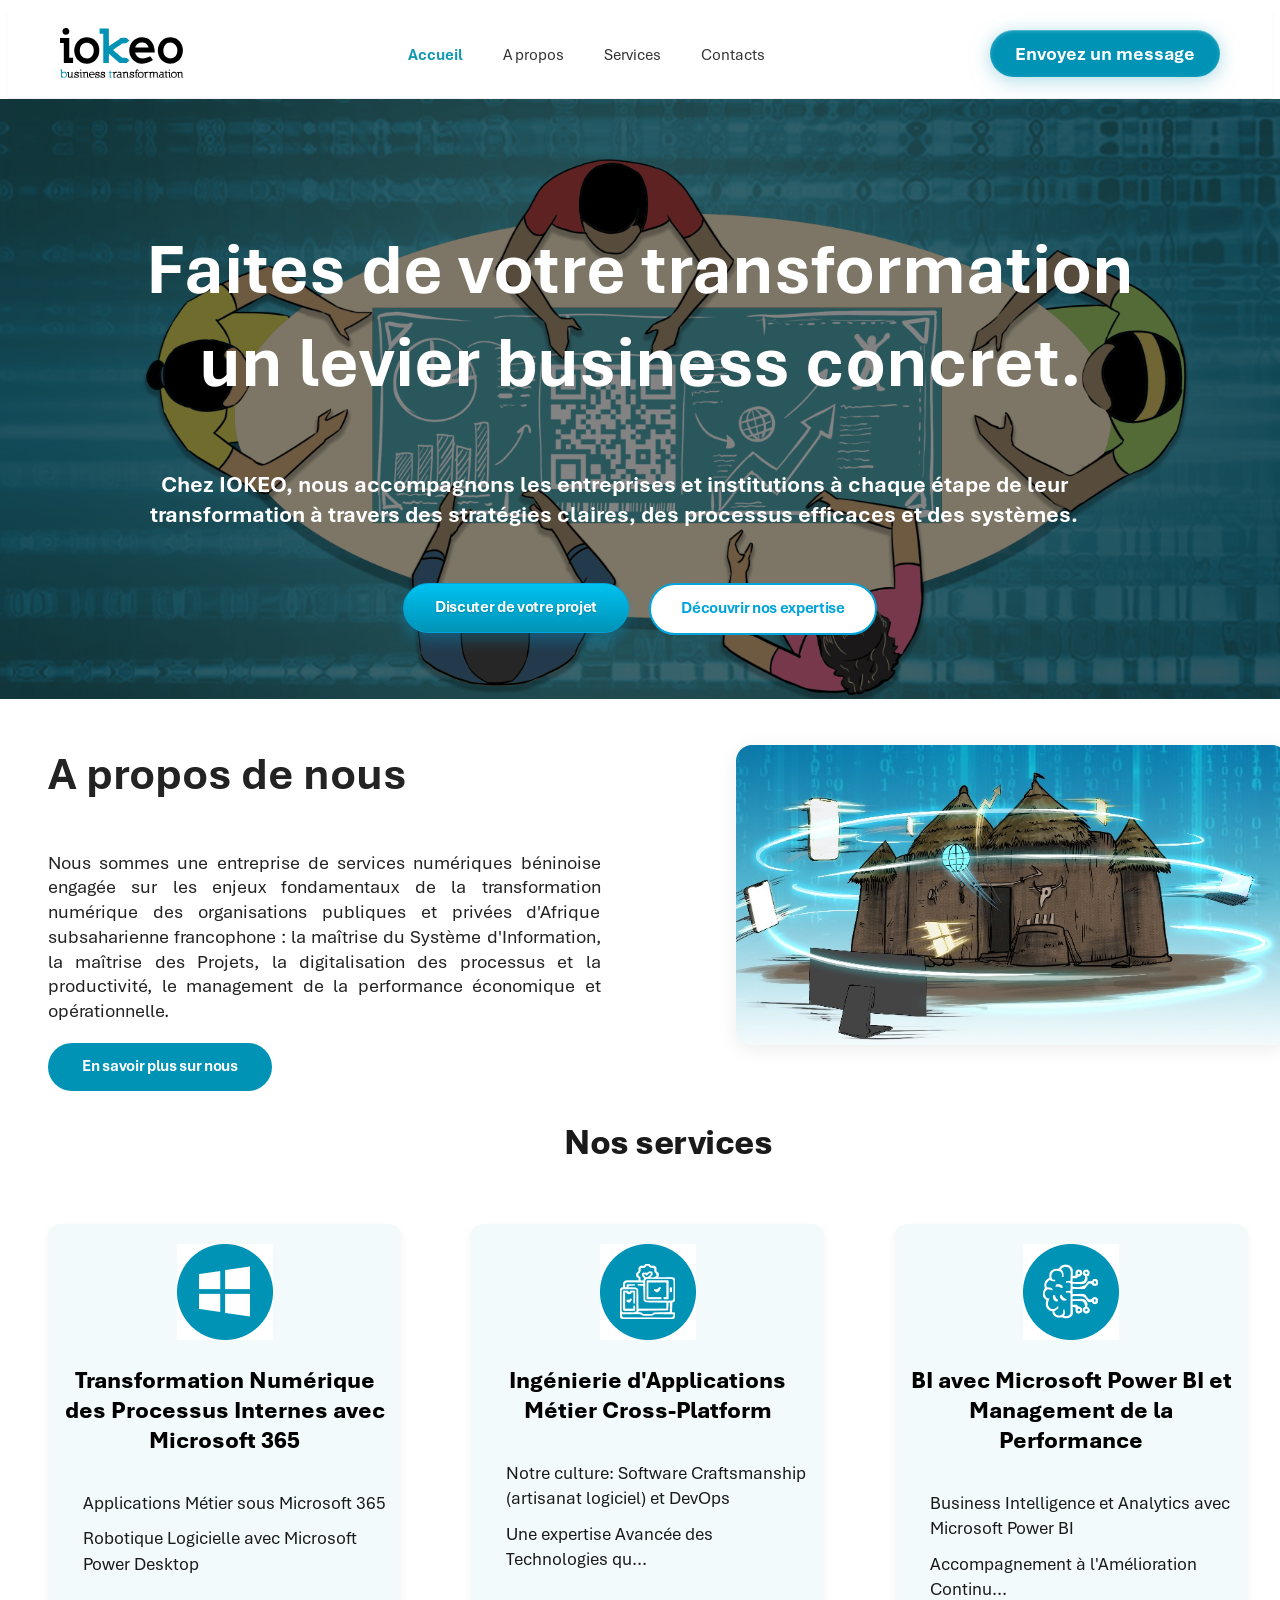
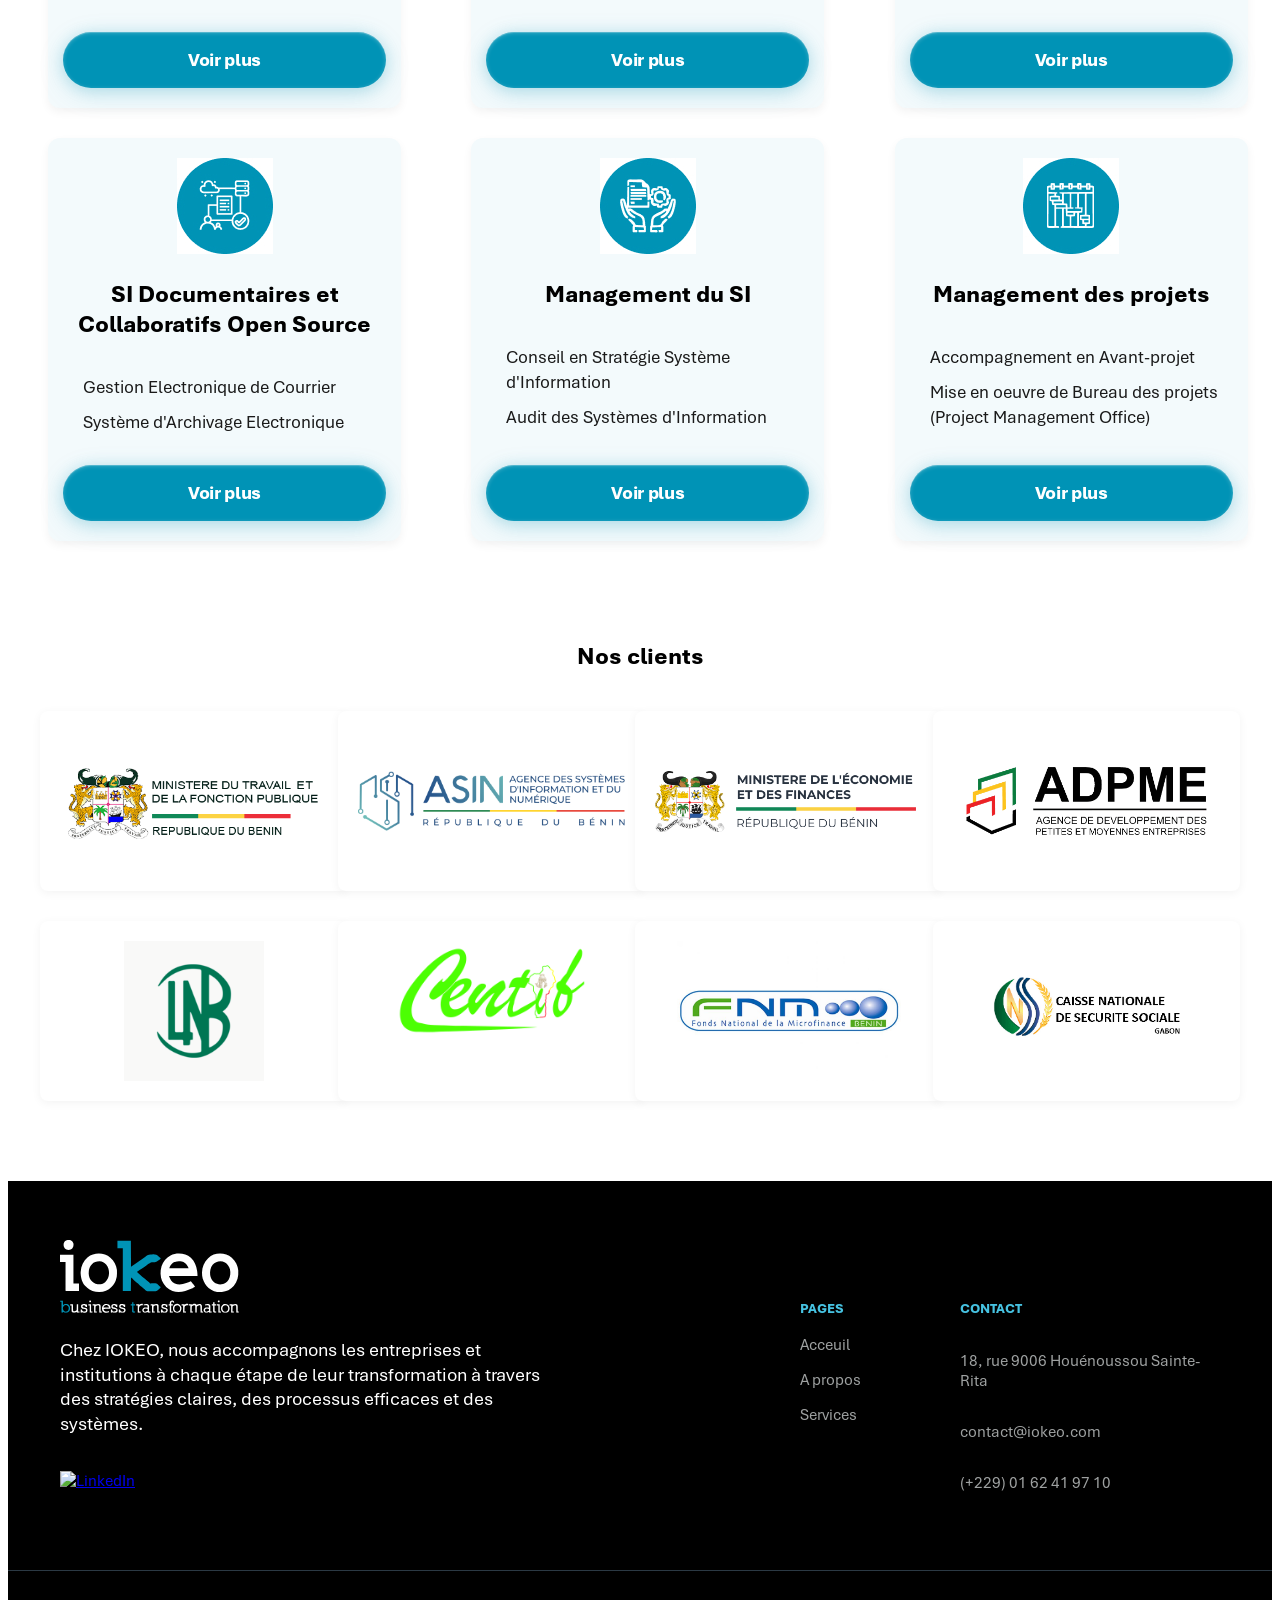
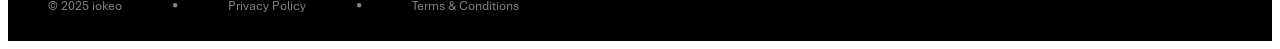
==== commit dd1a9a6f: "Add files via upload" ====
--- a/index.html
+++ b/index.html
@@ -5,6 +5,17 @@
     <meta name="viewport" content="width=device-width, initial-scale=1.0">
     <title>Iokeo - Transformation Business</title>
     <link rel="stylesheet" href="style.css">
+    <style>
+        /* ========================================
+           STYLES GLOBAUX INDEX
+        ======================================== */
+
+        .clients-section h2 {
+            text-align: center;
+            font-weight: 800;
+            margin-bottom: 40px;
+        }
+    </style>
 </head>
 <body>
 
@@ -135,7 +146,7 @@
 
 <!-- SECTION 4 : CLIENTS -->
 <section class="clients-section">
-    <h2 style="text-align: center; font-weight: 800; margin-bottom: 40px;">Nos clients</h2>
+    <h2>Nos clients</h2>
     <div class="image-wrapper">
         <img src="image/logo1.png" alt="Ministère du travail" class="nos-clients-img">
         <img src="image/logo2.png" alt="ASIN" class="nos-clients-img">
@@ -162,14 +173,6 @@
     </script>
 
 
-
-
-
-
-
-
-
-
 <!-- FOOTER -->
 <footer class="site-footer">
     <div class="container footer-wrapper">
@@ -177,19 +180,21 @@
             <img src="img7.svg" alt="iokeo business transformation">
             <p class="footer-desc">Chez IOKEO, nous accompagnons les entreprises et institutions à chaque étape de leur transformation à travers des stratégies claires, des processus efficaces et des systèmes.</p>
             <div class="social-links">
-                <a href="#"><img src="img.svg" alt="LinkedIn"></a>
+                <a href="#"><img src="img16.png" alt="LinkedIn"></a>
             </div>
         </div>
         <div class="footer-nav">
             <h4>PAGES</h4>
             <ul>
-                <li><a href="#">Acceuil</a></li>
-                <li><a href="#">A propos</a></li>
-                <li><a href="#">Services</a></li>
+                <li><a href="index.html">Acceuil</a></li>
+                <li><a href="a-propos.html">A propos</a></li>
+                <li><a href="services.html">Services</a></li>
             </ul>
         </div>
         <div class="footer-contact">
+            <div class="contact">
             <h4>CONTACT</h4>
+            </div>
             <p>18, rue 9006 Houénoussou Sainte-Rita</p>
             <p><a href="mailto:contact@iokeo.com">contact@iokeo.com</a></p>
             <p><a href="tel:+2290162419710">(+229) 01 62 41 97 10</a></p>
--- a/style.css
+++ b/style.css
@@ -24,23 +24,483 @@
 }
 
 /* ========================================
+   CSS VARIABLES
+======================================== */
+
+:root {
+    --primary-color: #00A3DA;
+    --secondary-color: #0093B6;
+    --text-dark: #1A1A1A;
+    --text-medium: #4A4A4A;
+    --text-light: #555;
+    --text-gray: #666;
+    --bg-white: #fff;
+    --shadow-light: rgba(0, 0, 0, 0.05);
+    --shadow-medium: rgba(0, 0, 0, 0.1);
+    --border-radius: 10px;
+    --border-radius-large: 20px;
+    --font-family: 'Aptos', sans-serif;
+    --line-height-body: 1.6;
+    --line-height-heading: 1.2;
+}
+
+/* ========================================
    STYLES GLOBAUX
 ======================================== */
 
 body {
-    font-family: 'Aptos', sans-serif;
+    font-family: var(--font-family);
 }
 
 h1, h2, .about-title {
-    font-family: 'Aptos';
+    font-family: var(--font-family);
     font-weight: 800; /* Utilise automatiquement Aptos-ExtraBold */
 }
 
 .about-text {
-    font-family: 'Aptos';
+    font-family: var(--font-family);
     font-weight: 400; /* Utilise automatiquement Aptos (Normal) */
     font-size: 19px;
     line-height: 1.3;
+}
+
+/* ========================================
+   UTILITY CLASSES
+======================================== */
+
+/* Typography */
+.section-heading,
+.main-heading,
+.sub-heading,
+.values-main-title,
+.intervention-title,
+.content-title {
+    font-family: var(--font-family);
+    font-weight: 700;
+    color: var(--text-dark);
+    margin-bottom: 24px;
+    line-height: var(--line-height-heading);
+}
+
+.main-heading {
+    font-size: 40px;
+    width: 100%;
+    display: block;
+    margin-right: 395px;
+    padding-left: 135px;
+    
+
+}
+
+.sub-heading {
+    font-size: 36px;
+    width: 690px;
+    height: 100px;
+    display: flex;
+    align-items: center;
+    padding: 50px;
+    box-sizing: border-box;
+    margin-right: 40px;
+    margin-top: 100px;
+    --distance-from-image: -50px;
+    margin-left: var(--distance-from-image);
+}
+
+
+.values-main-title,
+.intervention-title {
+    font-size: 38px;
+}
+
+.content-title {
+    font-size: 42px;
+    font-weight: 800;
+    color: #1E293B;
+    margin-bottom: 35px;
+}
+
+.text-body,
+.about-description,
+.engagement-content p,
+.vision-content p,
+.intervention-intro,
+.value-text,
+.text-intro,
+.text-sub-intro,
+.text-footer {
+    font-family: var(--font-family);
+    color: var(--text-medium);
+    font-size: 16px;
+    line-height: var(--line-height-body);
+    text-align: justify;
+}
+
+.about-description {
+    font-size: 19px;
+    line-height: 1.3;
+    color: black;
+    margin-left: 40px;
+    margin-right: 40px;
+}
+
+.text-intro {
+    margin-bottom: 20px;
+}
+
+.text-sub-intro {
+    margin: 30px 0 20px 0;
+    font-weight: 600;
+}
+
+.text-footer {
+    margin-top: 30px;
+    font-style: italic;
+}
+
+.value-title-blue {
+    font-family: var(--font-family);
+    color: var(--primary-color);
+    font-weight: 700;
+    font-size: 20px;
+    margin-top: 40px;
+    margin-bottom: 15px;
+    line-height: 1.4;
+}
+
+/* Layout */
+.grid-layout,
+.engagement-grid,
+.vision-grid,
+.intervention-grid {
+    display: flex;
+    justify-content: space-between;
+    align-items: flex-start;
+    gap: 80px;
+}
+
+.engagement-grid {
+    align-items: center;
+    gap: 60px;
+    padding: 80px 0;
+}
+
+.vision-grid {
+    padding: 100px 0;
+}
+
+.intervention-grid {
+    gap: 50px;
+}
+
+.container-management {
+    display: grid;
+    grid-template-columns: 350px 1fr;
+    gap: 80px;
+    align-items: start;
+}
+
+/* Images */
+.image-card {
+    object-fit: cover;
+    border-radius: var(--border-radius-large);
+    box-shadow: 0 10px 30px var(--shadow-light);
+}
+
+.engagement-image img {
+    width: 70%;
+    height: auto;
+    object-fit: cover;
+    border-radius: 16px;
+    box-shadow: 0 10px 30px rgba(0, 0, 0, 0.10);
+    display: block;
+    margin-bottom: 30px;
+    margin-top: 100px;
+}
+
+.vision-image img {
+    width: 100%;
+    height: 400px;
+    box-shadow: 0 15px 40px var(--shadow-medium);
+    margin-top: -150px;
+    border-radius: 16px;
+    margin-right: 90px;
+    margin-left: var(--vision-image-offset, 0); /* décale l'image à gauche ou à droite */
+}
+
+/* Classes optionnelles pour ajuster rapidement le positionnement */
+.vision-grid.shift-left .vision-image img {
+    --vision-image-offset: -100px;
+}
+
+.vision-grid.shift-right .vision-image img {
+    --vision-image-offset: 1000px;
+}
+
+/* Glass effect */
+.glass-box {
+    background: linear-gradient(0deg, rgba(255, 255, 255, 0.4), rgba(255, 255, 255, 0.4));
+    backdrop-filter: blur(15px);
+    -webkit-backdrop-filter: blur(15px);
+    padding: 1px;
+    border-radius: var(--border-radius);
+    border: 1px solid rgba(255, 255, 255, 0.3);
+    box-shadow: 0 8px 32px 0 var(--shadow-light);
+    display: flex;
+    flex-direction: column;
+    justify-content: center;
+    align-items: center;
+    text-align: center;
+}
+
+/* Tabs Navigation */
+
+/* Tabs Navigation */
+:root {
+    --sidebar-line: border: 3.35px solid rgba(0, 0, 0, 1)/*rgba(0, 163, 218, 0.30)*/;
+    --sidebar-dot: rgba(196, 223, 237, 1);
+    --sidebar-dot-active: rgba(0, 147, 182, 1);
+
+    --sidebar-dot-size: 20px;
+    --sidebar-dot-border: 2px;
+    --sidebar-dot-spacing: 12px;
+
+    --steps-circle: rgba(230, 244, 248, 1);
+    --steps-circle-text: #1a1a1a;
+    --steps-line: rgba(0, 147, 182, 0.5);
+
+
+  --sidebar-line-top: 500px;
+    --sidebar-line-bottom: 500px;
+    --sidebar-line-left: 20px;
+    --sidebar-dot-right: -9px;
+    --tab-vertical-spacing: 50px;
+  --font-family: 'Aptos', sans-serif;
+}
+
+.management-sidebar {
+    position: relative;
+    border-right: 2px solid #E2E8F0;
+    padding-right: 0;
+    font-family: var(--font-family);
+}
+
+.vertical-nav-line {
+    position: absolute;
+    left: var(--sidebar-line-left);
+    top: var(--sidebar-line-top);
+    bottom: var(--sidebar-line-bottom);
+    width: 2px;
+    background: var(--sidebar-line);
+    border-radius: 999px;
+    z-index: 1;
+    overflow: hidden;
+  
+}
+
+.vertical-nav-line::after {
+    content: '';
+    position: absolute;
+    left: 0;
+    top: 0;
+    width: 100%;
+    height: var(--active-line-height, 0px);
+    background: var(--primary-color);
+    transition: height 0.3s ease;
+}
+
+.tabs-list {
+    list-style: none;
+    padding: 0;
+    margin: 0;
+    
+   /* width: 124.97483825683629;
+height: 0px;
+left: 281.38px;
+angle: -90 deg;
+opacity: 1;
+border-width: 3.35px;*/
+
+}
+
+.tab-item { 
+    position: relative;
+    padding: var(--tab-vertical-spacing) 30px var(--tab-vertical-spacing) 0;
+    color: #64748B;
+    font-family: var(--font-family);
+    font-size: 16px;
+    font-weight: 600;
+    cursor: pointer;
+    transition: color 0.3s ease, transform 0.2s ease;
+    line-height: 1.3;
+    text-align: left;
+    display: flex;
+    align-items: center;
+    gap: var(--sidebar-dot-spacing);
+    z-index: 2;
+}
+
+
+
+.tab-item.active {
+    color: var(--primary-color);
+}
+
+
+/*rond de navigation vertical*/
+.tab-item::after {
+    content: '';
+    position: absolute;
+    right: var(--sidebar-dot-right);
+    top: 50%;
+    transform: translateY(-50%);
+    width: 16px;
+    height: 16px;
+    background-color: #CBD5E1;
+    border: 3px solid #F8FAFC;
+    border-radius: 50%;
+    z-index: 2;
+    transition: all 0.3s ease;
+}
+.tab-item.active::after {  
+    background-color: var(--primary-color);
+    /*box-shadow: 0 0 0 3px rgba(0, 163, 218, 0.2);*/
+    transform: translateY(-50%) scale(1.2); 
+}
+
+/* Tab Content Animation */
+.tab-pane {
+    display: none;
+    opacity: 0;
+    transform: translateY(15px);
+    transition: all 0.5s ease;
+}
+
+.tab-pane.active {
+    display: block;
+    opacity: 1;
+    transform: translateY(0);
+}
+
+/* Lists */
+.details-check-list,
+.numbered-blue-list {
+    list-style: none;
+    padding: 0;
+    counter-reset: list-item;
+}
+
+.details-check-list li,
+.numbered-blue-list li {
+    position: relative;
+    padding-left: 35px;
+    margin-bottom: 20px;
+    font-size: 16px;
+    line-height: 1.7;
+    color: #475569;
+}
+
+.details-check-list li::before {
+    content: '✓';
+    position: absolute;
+    left: 0;
+    color: var(--primary-color);
+    font-weight: 900;
+    font-size: 20px;
+}
+
+.numbered-blue-list li::before {
+    content: counter(list-item) '.';
+    counter-increment: list-item;
+    position: absolute;
+    left: 0;
+    color: var(--primary-color);
+    font-weight: 900;
+    font-size: 20px;
+}
+
+/* Banner */
+.services-banner {
+    /* je veux que l'image prenne tout la largeur de la page */
+    width: 100vw;
+    max-width: 100vw;
+    position: relative;
+    left: 50%;
+    right: 50%;
+    margin-left: -50vw;
+    margin-right: -50vw;
+    background-color: #9cd7ec;
+    background-image: url('image/img11.png');
+    background-size: cover;
+    background-position: center;
+    background-repeat: no-repeat;
+    height: 400px;
+    overflow: hidden;
+    display: flex;
+    align-items: center;
+    justify-content: center;
+    color: white;
+}*/
+
+
+.services-banner h1 {
+    font-size: 64px;
+    font-weight: 800;
+    margin: 0;
+}
+
+/* Timeline */
+.steps-container {
+    position: relative;
+    padding-left: 20px;
+}
+
+.steps-container::before {
+    content: '';
+    position: absolute;
+    left: 45px;
+    top: 0;
+    bottom: 0;
+    width: 2px;
+    z-index: 1;
+    background-color: var(--steps-line);
+    border-radius: 999px;
+}
+
+.step-item {
+    display: flex;
+    align-items: center;
+    margin-bottom: 60px; /* Augmenté de 40px à 60px pour plus d'espacement */
+    position: relative;
+    z-index: 2;
+    
+}
+
+.step-number {
+    width: 50px;
+    height: 50px;
+    background-color: var(--steps-circle);
+    border-radius: 50%;
+    display: flex;
+    align-items: center;
+    justify-content: center;
+    font-weight: 700;
+    color: var(--steps-circle-text);
+    margin-right: 30px;
+    flex-shrink: 0;
+}
+
+
+.step-text h3 {
+    font-size: 20px;
+    font-weight: 700;
+    margin: 0 0 5px 0;
+    color: var(--text-dark);
+}
+
+.step-text p {
+    font-size: 16px;
+    color: var(--text-gray);
+    margin: 0;
 }
 
 /* Conteneur global */
@@ -105,11 +565,11 @@
 }
 
 .btn-message {
-    background-color: #0093B6;
+    background-color: #0093B6 ;
     background-blend-mode: color;
     box-shadow: 0 2px 15px 0 rgba(0, 147, 182, 0.20), 0 6px 27px 0 rgba(0, 147, 182, 0.15), 0 1px 0 0 rgba(255, 255, 255, 0.20) inset, 0 1px 4px 0 rgba(255, 255, 255, 0.25) inset;
     border-radius: 999px;
-    color: white;
+    color:white;
     padding: 12px 25px;
     text-decoration: none;
     font-weight: 600;
@@ -141,7 +601,7 @@
 }
 
 .mobile-cta {
-    display: none;
+    display: inline-block;
 }
 
 /* ========================================
@@ -274,12 +734,209 @@
 }
 
 /* ========================================
-   SECTION À PROPOS
+   SERVICES PAGE STYLES
 ======================================== */
 
-.section-padding {
+/* Management Section */
+.management-section {
+    background-color: #F8FAFC;
     padding: 80px 0;
-    background-color: #ffffff;
+}
+
+/* Content sections */
+.content-body {
+    margin-bottom: 30px;
+}
+
+/* Hero Section */
+.hero-image-container {
+    position: relative;
+    width: 100%;
+    height: 700px;
+    display: flex;
+    align-items: flex-end;
+    overflow: hidden;
+}
+
+.hero-bg-img {
+    position: absolute;
+    top: 0;
+    left: 0;
+    width: 100%;
+    height: 100%;
+    z-index: 1; 
+
+   
+
+}
+
+.hero-text-overlay {
+    position: absolute;
+    z-index: 10;
+    bottom: 80px;
+    left: 80px;
+    width: auto;
+}
+
+.glass-box {
+    width: 700px;
+    height: 300px;
+}
+
+/* Engagement Section */
+.engagement-image {
+    flex: 771px;
+    order: 1;
+    margin-top: 10px;
+
+}
+
+.engagement-content {
+    flex: 1;
+    max-width: 600px;
+    --distance-from-image: -250px;
+    margin-left: var(--distance-from-image);
+    order: 2;
+}
+
+
+
+.engagement-grid.reversed .engagement-content {
+    order: 1;
+    margin-left: 0;
+    margin-right: var(--distance-from-image);
+}
+
+/* Values Section */
+.values-section {
+    position: relative;
+    padding: 80px 0;
+    min-height: 600px;
+}
+
+.pillar-left,
+.pillar-right {
+    position: absolute;
+    top: 50px;
+    width: 500px;
+    z-index: 1;
+}
+
+.pillar-left {
+    left: 10px;
+}
+
+.pillar-right {
+    right: 10px;
+}
+
+.container-values {
+    max-width: 850px;
+    margin: 0 auto;
+    padding: 0 140px;
+    z-index: 2;
+    position: relative;
+}
+
+.values-intro {
+    font-family: var(--font-family);
+    font-size: 18px;
+    color: var(--text-medium);
+    margin-bottom: 50px;
+}
+
+/* Vision Section */
+.vision-section {
+    padding: 100px 0;
+    background-color: var(--bg-white);
+}
+
+.vision-content {
+    flex: 1;
+}
+
+.vision-content p {
+    font-size: var(--vision-text-size, 16px);
+    margin-left: var(--vision-text-offset, 0);
+    margin-right: var(--vision-text-offset, 0);
+    transition: all 0.3s ease;
+}
+
+
+.vision-content.text-left p {
+    --vision-text-offset: -80px;
+    text-align: left;
+}
+
+.vision-content.text-right p {
+    --vision-text-offset: 50px;
+    text-align: right;
+}
+
+.vision-content.text-center p {
+    --vision-text-offset: 0;
+    text-align: center;
+}
+
+.vision-content.text-large p {
+    --vision-text-size: 18px;
+}
+
+.vision-content.text-small p {
+    --vision-text-size: 14px;
+}
+
+.vision-content.text-xl p {
+    --vision-text-size: 20px;
+}
+
+.vision-content .sub-heading {
+    font-size: 42px;
+    margin-bottom: 30px;
+    margin-top: -150px;
+}
+
+.vision-image {
+    flex: 0 0 650px;
+}
+
+/* Intervention Section */
+.intervention-section {
+    padding: 100px 0;
+    background-color: var(--bg-white);
+}
+
+.intervention-left {
+    flex: 1;
+    margin-top: var(--intervention-offset, 0);
+    transition: margin-top 0.3s ease;
+    --intervention-offset: -150px;
+}
+
+/* Classes optionnelles pour déplacer la section intervention */
+.intervention-left.move-up {
+    --intervention-offset: -50px;
+}
+
+.intervention-left.move-up-more {
+    --intervention-offset: -100px;
+}
+
+.intervention-left.move-down {
+    --intervention-offset: 50px;
+}
+
+.intervention-right {
+    flex: 1;
+    text-align: right;
+    margin-top: -50px;
+    background: linear-gradient(50.71deg, rgba(255, 255, 255, 0) 74.24%, #FFFFFF 81.79%);
+;
+}
+
+.pyramid-img {
+    max-width: 100%;
+    height: auto;
 }
 
 .about-wrapper {
@@ -337,20 +994,25 @@
 }
 
 .about-image {
-    flex: 2;
-    width: 705px;
-    height: 311px;
+    flex: 1;
+    --about-img-width: 300px;
+    --about-img-height: 300px;
+    width: var(--about-img-width);
+    height: var(--about-img-height);
     display: flex;
     justify-content: flex-end;
     margin-left: 75px;
 }
 
 .about-image img {
+    width: 100%;
+    height: 100%;
     object-fit: cover;
     object-position: center;
     border-radius: 16px;
     box-shadow: 0 4px 20px rgba(0, 0, 0, 0.08);
 }
+
 
 /* ========================================
    SECTION SERVICES
@@ -426,7 +1088,7 @@
     color: #FFFFFF;
     text-decoration: none;
     width: 100%;
-    padding: 6px 0;
+    padding: 4px 0;
     border-radius: 46px;
     font-weight: 800;
     font-size: 19px;
@@ -517,6 +1179,7 @@
     height: auto;
     display: block;
     margin: 0;
+    margin-top: 59px;
 }
 
 .footer-desc {
@@ -525,28 +1188,19 @@
     line-height: 130%;
     color: #ffffff;
     margin: 0;
+    
 }
 
 .social-links {
-    margin-top: 10px;
-    display: flex;
-    align-items: center;
-}
-
-.social-links a {
-    display: flex;
-    align-items: center;
-    justify-content: center;
-    width: 35px;
-    height: 35px;
-    border: 1px solid rgba(255, 255, 255, 1);
-    border-radius: 50%;
-    transition: all 0.3s ease;
-    text-decoration: none;
-}
+    margin-top: -50px;
+    display: flex;
+    align-items: center;
+}
+
+
 
 .social-links a img {
-    width: 18px;
+    width: 100%;
     height: auto;
     display: block;
 }
@@ -555,19 +1209,30 @@
     display: flex;
     flex-direction: column;
     min-width: 200px;
-}
-
+    margin-top: 100px;
+    margin-left: 0px;
+    
+}
+.footer-contact {
+    margin-left: -10px;
+}
+
+.contact{
+    margin-left: -130px;
+}
 .site-footer h4 {
     color: #46C2E1;
     font-weight: 900;
     text-transform: uppercase;
     font-size: 14px;
+    margin-left: 130px;
 }
 
 .footer-nav ul {
     list-style: none;
     padding: 0;
     margin: 0;
+    margin-left: 130px;
 }
 
 .footer-nav li, .footer-contact p {
@@ -620,6 +1285,8 @@
 .footer-bottom .separator {
     color: rgba(255, 255, 255, 0.5);
     font-weight: bold;
+    margin: 24.8px 50px;
+
 }
 
 .footer-bottom a {
@@ -686,4 +1353,40 @@
     .mobile-cta {
         display: none;
     }
-}
+
+    /* A-propos responsive */
+    .engagement-grid,
+    .vision-grid {
+        flex-direction: column;
+        text-align: center;
+    }
+
+    .engagement-image,
+    .engagement-image img,
+    .vision-image {
+        width: 100%;
+        height: auto;
+        flex: none;
+    }
+
+    .vision-grid {
+        flex-direction: column-reverse;
+        gap: 40px;
+    }
+
+    /* Services responsive */
+    .container-management {
+        grid-template-columns: 1fr;
+        gap: 40px;
+    }
+
+    .management-sidebar {
+        border-right: none;
+        border-bottom: 2px solid #E2E8F0;
+    }
+
+    .tab-item::after,
+    .active-indicator {
+        display: none;
+    }
+}
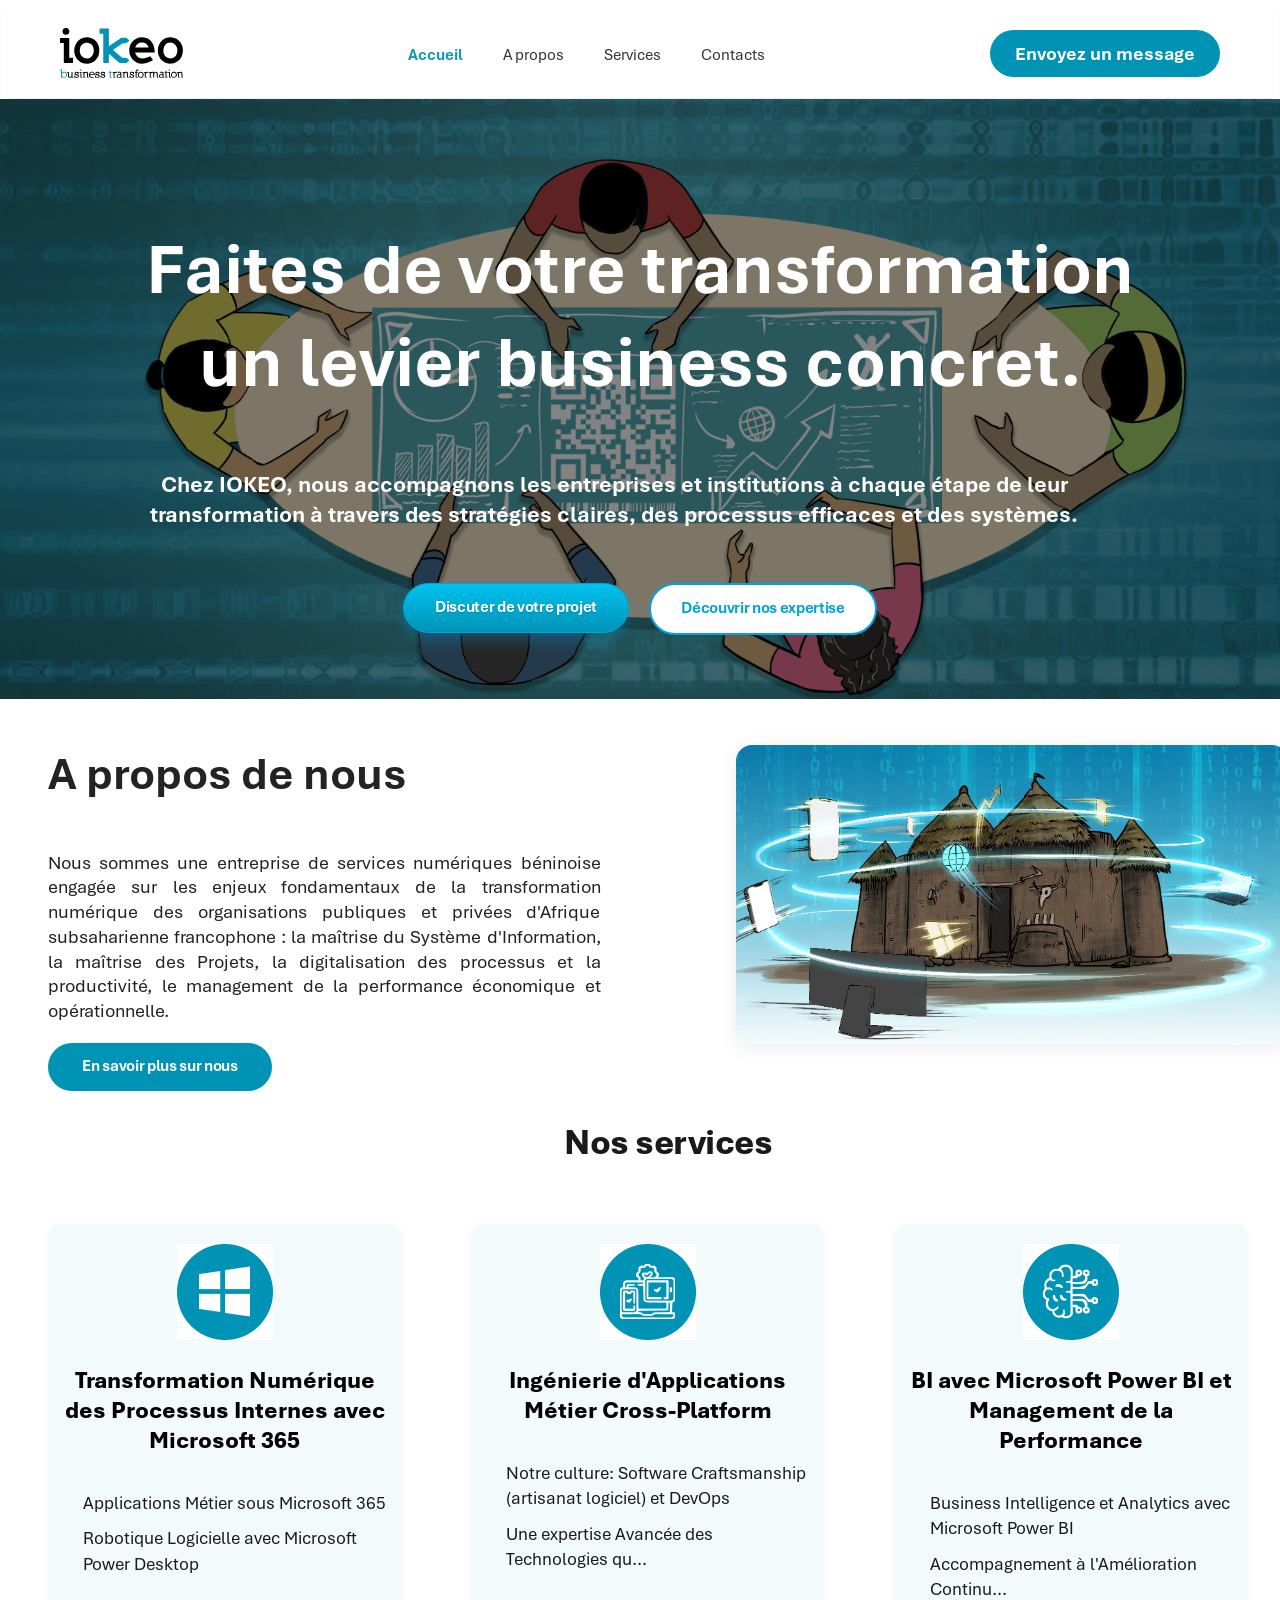
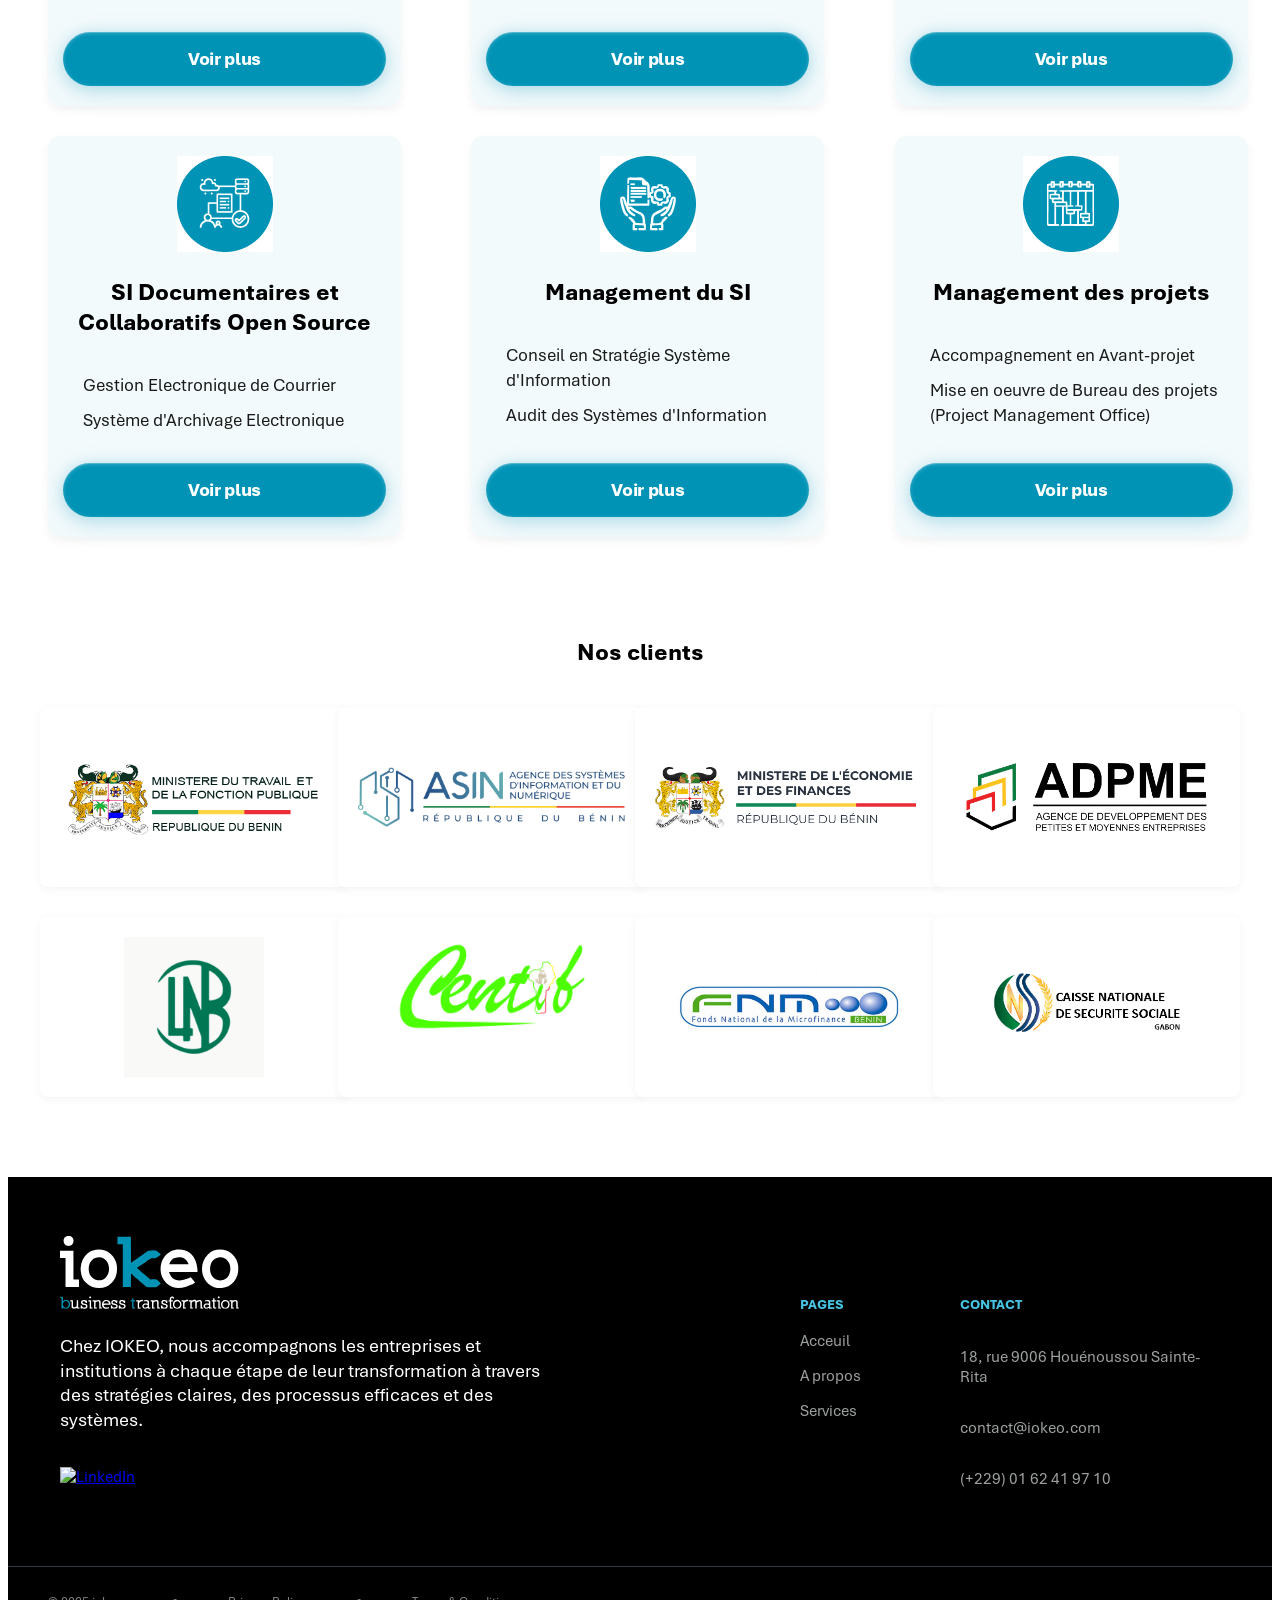
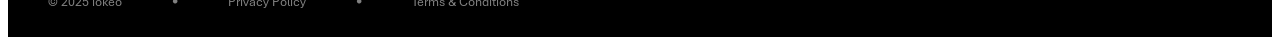
==== commit 82252f6f: "Add files via upload" ====
--- a/index.html
+++ b/index.html
@@ -43,7 +43,7 @@
 
         <div class="btn-general">
             <div class="mobile-cta">
-                <a href="#" class="btn-message">Envoyez un message</a>
+                <a href="contacts.html" class="btn-message">Envoyez un message</a>
             </div>
         </div>
     </div>
@@ -59,8 +59,8 @@
             <h6>Chez IOKEO, nous accompagnons les entreprises et institutions à chaque étape de leur transformation à travers des stratégies claires, des processus efficaces et des systèmes.</h6>
             <div class="btn-general">
                 <div class="hero-btns">
-                    <a href="#" class="btn-base btn-primary">Discuter de votre projet</a>
-                    <a href="#" class="btn-base btn-secondary">Découvrir nos expertise</a>
+                    <a href="contacts.html" class="btn-base btn-primary">Discuter de votre projet</a>
+                    <a href="services.html" class="btn-base btn-secondary">Découvrir nos expertise</a>
                 </div>
             </div>
         </div>
@@ -73,7 +73,7 @@
         <div class="about-content">
             <h3 class="about-title">A propos de nous</h3>
             <p class="about-text">Nous sommes une entreprise de services numériques béninoise engagée sur les enjeux fondamentaux de la transformation numérique des organisations publiques et privées d'Afrique subsaharienne francophone : la maîtrise du Système d'Information, la maîtrise des Projets, la digitalisation des processus et la productivité, le management de la performance économique et opérationnelle.</p>
-            <a href="#" class="btn-base btn-about">En savoir plus sur nous </a>
+            <a href="a-propos.html" class="btn-base btn-about">En savoir plus sur nous </a>
         </div>
         <div class="about-image">
             <img src="image/img.jpg" alt="Illustration Tata Somba Iokeo">
@@ -93,7 +93,7 @@
                 <li>Applications Métier sous Microsoft 365</li>
                 <li>Robotique Logicielle avec Microsoft Power Desktop</li>
             </ul>
-            <a href="#" class="btn-base btn-view">Voir plus</a>
+            <a href="services.html#transfo-num" class="btn-base btn-view">Voir plus</a>
         </article>
         <article class="service-card">
             <div class="icon-circle"><img src="image/img2.jpg" alt="Icon"></div>
@@ -111,7 +111,7 @@
                 <li>Business Intelligence et Analytics avec Microsoft Power BI</li>
                 <li>Accompagnement à l'Amélioration Continu...</li>
             </ul>
-            <a href="#" class="btn-base btn-view">Voir plus</a>
+            <a href="services.html#bi-power" class="btn-base btn-view">Voir plus</a>
         </article>
         <article class="service-card">
             <div class="icon-circle"><img src="image/img4.jpg" alt="Icon"></div>
@@ -120,7 +120,7 @@
                 <li>Gestion Electronique de Courrier</li>
                 <li>Système d'Archivage Electronique</li>
             </ul>
-            <a href="#" class="btn-base btn-view">Voir plus</a>
+            <a href="services.html#si-doc" class="btn-base btn-view">Voir plus</a>
         </article>
         <article class="service-card">
             <div class="icon-circle"><img src="image/img5.jpg" alt="Icon"></div>
@@ -129,7 +129,7 @@
                 <li>Conseil en Stratégie Système d'Information</li>
                 <li>Audit des Systèmes d'Information</li>
             </ul>
-            <a href="#" class="btn-base btn-view">Voir plus</a>
+            <a href="services.html#management-si" class="btn-base btn-view">Voir plus</a>
         </article>
         <article class="service-card">
             <div class="icon-circle"><img src="image/img6.jpg" alt="Icon"></div>
@@ -138,7 +138,7 @@
                 <li>Accompagnement en Avant-projet</li>
                 <li>Mise en oeuvre de Bureau des projets (Project Management Office)</li>
             </ul>
-            <a href="#" class="btn-base btn-view">Voir plus</a>
+            <a href="services.html#gestion-projets" class="btn-base btn-view">Voir plus</a>
         </article>
     </div>
 </section>
@@ -180,7 +180,7 @@
             <img src="img7.svg" alt="iokeo business transformation">
             <p class="footer-desc">Chez IOKEO, nous accompagnons les entreprises et institutions à chaque étape de leur transformation à travers des stratégies claires, des processus efficaces et des systèmes.</p>
             <div class="social-links">
-                <a href="#"><img src="img16.png" alt="LinkedIn"></a>
+                <a href="https://www.linkedin.com/company/iokeo/"><img src="img16.png" alt="LinkedIn"></a>
             </div>
         </div>
         <div class="footer-nav">
--- a/style.css
+++ b/style.css
@@ -221,19 +221,28 @@
     width: 100%;
     height: 400px;
     box-shadow: 0 15px 40px var(--shadow-medium);
+    border-radius: 16px;
+    transform: translate(var(--vision-image-x, 0), var(--vision-image-y, 0));
     margin-top: -150px;
-    border-radius: 16px;
-    margin-right: 90px;
-    margin-left: var(--vision-image-offset, 0); /* décale l'image à gauche ou à droite */
+     transition: transform 0.3s ease;
+     margin-right: -390px;
 }
 
 /* Classes optionnelles pour ajuster rapidement le positionnement */
 .vision-grid.shift-left .vision-image img {
-    --vision-image-offset: -100px;
+    --vision-image-x: -100px;
 }
 
 .vision-grid.shift-right .vision-image img {
-    --vision-image-offset: 1000px;
+    --vision-image-x: 100px;
+}
+
+.vision-grid.shift-up .vision-image img {
+    --vision-image-y: -50px;
+}
+
+.vision-grid.shift-down .vision-image img {
+    --vision-image-y: 50px;
 }
 
 /* Glass effect */
@@ -272,7 +281,7 @@
   --sidebar-line-top: 500px;
     --sidebar-line-bottom: 500px;
     --sidebar-line-left: 20px;
-    --sidebar-dot-right: -9px;
+    --sidebar-dot-right: -12px;
     --tab-vertical-spacing: 50px;
   --font-family: 'Aptos', sans-serif;
 }
@@ -360,6 +369,7 @@
     border-radius: 50%;
     z-index: 2;
     transition: all 0.3s ease;
+    margin-left: 50;
 }
 .tab-item.active::after {  
     background-color: var(--primary-color);
@@ -428,8 +438,17 @@
     right: 50%;
     margin-left: -50vw;
     margin-right: -50vw;
-    background-color: #9cd7ec;
-    background-image: url('image/img11.png');
+    background-color: #8dc9e3;
+   /* linear-gradient(
+        to bottom,
+        rgba(120, 180, 200, 0.7) 200%,
+        rgba(180, 220, 235, 0.5) 200%,
+        rgba(255, 255, 255, 0.9) 45%,*/
+     
+    
+    /*url('image/img11.png');*/
+    background-image:
+        url('image/img17.png');
     background-size: cover;
     background-position: center;
     background-repeat: no-repeat;
@@ -439,14 +458,22 @@
     align-items: center;
     justify-content: center;
     color: white;
-}*/
-
-
-.services-banner h1 {
-    font-size: 64px;
-    font-weight: 800;
-    margin: 0;
-}
+    transition: background 0.3s ease;
+}
+
+
+
+
+/* pour que ton texte reste au-dessus */
+.services-banner * {
+    position: relative;
+    z-index: 2;
+}
+
+
+
+
+
 
 /* Timeline */
 .steps-container {
@@ -567,13 +594,14 @@
 .btn-message {
     background-color: #0093B6 ;
     background-blend-mode: color;
-    box-shadow: 0 2px 15px 0 rgba(0, 147, 182, 0.20), 0 6px 27px 0 rgba(0, 147, 182, 0.15), 0 1px 0 0 rgba(255, 255, 255, 0.20) inset, 0 1px 4px 0 rgba(255, 255, 255, 0.25) inset;
+    box-shadow: /*0 2px 15px 0*/ #0093B6/* rgba(72, 182, 209, 0.2), 0 6px 27px 0 rgba(0, 147, 182, 0.15), 0 1px 0 0 rgba(255, 255, 255, 0.20) inset, 0 1px 4px 0 rgba(255, 255, 255, 0.25) inset*/;
     border-radius: 999px;
     color:white;
     padding: 12px 25px;
     text-decoration: none;
     font-weight: 600;
     white-space: nowrap;
+    
 }
 
 .btn-message:hover {
@@ -894,6 +922,7 @@
     font-size: 42px;
     margin-bottom: 30px;
     margin-top: -150px;
+    margin-right: -80px;
 }
 
 .vision-image {
@@ -1088,7 +1117,7 @@
     color: #FFFFFF;
     text-decoration: none;
     width: 100%;
-    padding: 4px 0;
+    padding: 3px 0;
     border-radius: 46px;
     font-weight: 800;
     font-size: 19px;
@@ -1140,8 +1169,183 @@
 }
 
 /* ========================================
-   PIED DE PAGE
+   CONTACT PAGE STYLES
 ======================================== */
+
+.contact-banner {
+    background-image: url('image/img12.png');
+    background-size: cover;
+    background-position: center;
+    background-repeat: no-repeat;
+    min-height: 500px;
+    display: flex;
+    flex-direction: column;
+    align-items: center;
+    justify-content: flex-start;
+    padding-top: 80px;
+    position: relative;
+}
+
+.contact-section {
+    padding: 0;
+}
+
+.contact-info-grid {
+    display: grid;
+    grid-template-columns: repeat(3, 1fr);
+    gap: 30px;
+    margin-top: -100px;
+    position: relative;
+    z-index: 3;
+    padding-bottom: 80px;
+}
+.banner-title {
+    font-size: 62px;
+    font-weight: 800;
+    color: #000000;
+    margin-bottom: 50px;
+    z-index: 2;
+    text-align: center;
+}
+
+
+.info-card {/*
+    background-color: #ffffff;
+    border-radius: 12px;
+    padding: 30px 20px;
+    text-align: center;
+    box-shadow: 0 4px 20px rgba(0, 0, 0, 0.08);
+    transition: transform 0.3s ease, box-shadow 0.3s ease;*/
+}
+
+.info-card:hover {
+   /* transform: translateY(-5px);
+    box-shadow: 0 8px 30px rgba(0, 0, 0, 0.12);
+}
+
+.icon-box {
+  /*  width: 80px;
+    height: 80px;
+    margin: 0 auto 20px;
+    display: flex;
+    align-items: center;
+    justify-content: center;
+    background-color: #f8fafc;
+    border-radius: 50%;
+    border: 2px solid #e2e8f0;*/
+}
+
+.icon-box img {
+    margin-top: -250px;
+    width: 400px;
+    height: 400px;
+    object-fit: contain;
+}
+
+.info-card h3 {
+    font-size: 20px;
+    font-weight: 700;
+    color: #1e293b;
+    margin-bottom: 10px;
+}
+
+.info-card p {
+    font-size: 16px;
+    color: #64748b;
+    margin: 0;
+}
+
+.contact-form-section {
+    margin-top: -100px;
+    padding: 80px 0 120px;
+    background-color: #fff;
+}
+
+.contact-form-wrapper {
+    max-width: 960px;
+    margin: 0 auto;
+    text-align: center;
+}
+
+.contact-form-wrapper h2 {
+    font-size: 36px;
+    line-height: 1.2;
+    margin-bottom: 10px;
+    color: #1a1a1a;
+}
+
+.contact-form-wrapper p {
+    color: #4a4a4a;
+    margin-bottom: 40px;
+}
+
+.contact-form {
+    display: flex;
+    flex-direction: column;
+    gap: 20px;
+}
+
+.grid-2 {
+    display: grid;
+    grid-template-columns: repeat(2, 1fr);
+    gap: 20px;
+}
+
+.contact-form label {
+    display: flex;
+    flex-direction: column;
+    font-size: 14px;
+    color: #64748b;
+    text-align: left;
+}
+
+.contact-form input,
+.contact-form textarea {
+    margin-top: 8px;
+    padding: 10px 0 6px;
+    border: none;
+    border-bottom: 2px solid #cbd5e1;
+    background: transparent;
+    font-size: 16px;
+    font-family: var(--font-family);
+    color: #1f2937;
+    outline: none;
+}
+
+.contact-form input:focus,
+.contact-form textarea:focus {
+    border-bottom-color: #00a3da;
+    box-shadow: none;
+}
+
+.contact-form input::placeholder,
+.contact-form textarea::placeholder {
+    color: #94a3b8;
+}
+
+.btn-submit {
+    background: linear-gradient(180deg, #00C2F0 0%, #0093B6 100%);
+    color: #fff;
+    border: none;
+    padding: 14px 24px;
+    font-size: 18px;
+    font-weight: 700;
+    border-radius: 999px;
+    cursor: pointer;
+    box-shadow: 0 12px 20px rgba(0, 163, 218, 0.26);
+    transition: transform 0.2s ease, box-shadow 0.2s ease;
+}
+
+.btn-submit:hover {
+    transform: translateY(-2px);
+    box-shadow: 0 14px 24px rgba(0, 163, 218, 0.32);
+}
+
+@media (max-width: 992px) {
+    .grid-2 {
+        grid-template-columns: 1fr;
+    }
+}
 
 .site-footer {
     width: 100%;
@@ -1390,3 +1594,473 @@
         display: none;
     }
 }
+
+/* ========================================
+   FORMAT MOBILE (index.html et autres pages)
+   - positionné à la fin du fichier comme demandé
+======================================== */
+@media (max-width: 768px) {
+    .navbar .nav-wrapper {
+        flex-direction: column;
+        align-items: flex-start;
+        padding: 15px;
+        gap: 12px;
+        height: auto;
+    }
+
+    .logo img {
+        height: 42px;
+    }
+
+    .burger-menu {
+        display: flex;
+    }
+
+    .nav-links {
+        display: none;
+        width: 100%;
+        padding: 0;
+        margin-top: 8px;
+        background: #fff;
+        box-shadow: 0 5px 15px rgba(0, 0, 0, 0.08);
+    }
+
+    .nav-links.show {
+        display: flex;
+    }
+
+    .nav-links ul {
+        flex-direction: column;
+        gap: 0;
+        padding: 16px 0;
+        border-left: 3px solid #00A3DA;
+    }
+
+    .nav-links li {
+        position: relative;
+        margin: 0;
+    }
+
+    .nav-item {
+        display: block;
+        padding: 14px 18px;
+        width: 100%;
+        color: #1F2937;
+        font-weight: 700;
+        border-bottom: 1px solid #E2E8F0;
+        text-decoration: none;
+    }
+
+    .nav-item:hover {
+        background-color: rgba(0, 163, 218, 0.08);
+    }
+
+    .nav-item.active {
+        background-color: rgba(0, 163, 218, 0.15);
+        border-left: 4px solid #00A3DA;
+        color: #005e86;
+    }
+
+    .hero {
+        min-height: 520px;
+        padding: 80px 20px 60px;
+        justify-content: flex-end;
+    }
+
+    .hero-content h1 {
+        font-size: 32px;
+        line-height: 1.2;
+    }
+
+    .hero-content h6 {
+        font-size: 16px;
+        width: 100%;
+        margin-top: 14px;
+    }
+
+    .hero-btns {
+        flex-wrap: wrap;
+        gap: 10px;
+        justify-content: center;
+    }
+
+    .btn-base {
+        width: 100%;
+        max-width: 320px;
+    }
+
+    .about-wrapper,
+    .services-grid,
+    .image-wrapper,
+    .contact-info-grid {
+        display: block;
+    }
+
+    .about-content,
+    .about-image,
+    .service-card,
+    .nos-clients-img,
+    .info-card {
+        width: 100%;
+        margin: 0 auto;
+    }
+
+    .about-image {
+        margin: 30px 0;
+        width: 100%;
+        max-width: 100%;
+    }
+
+    .about-text,
+    .section-main-title,
+    .clients-section h2 {
+        text-align: center;
+    }
+
+    .services-grid {
+        display: grid;
+        grid-template-columns: 1fr;
+        gap: 20px;
+    }
+
+    .clients-section {
+        padding: 40px 20px;
+    }
+
+    .image-wrapper {
+        grid-template-columns: repeat(2, 1fr);
+        gap: 12px;
+    }
+
+    .service-card {
+        padding: 16px;
+    }
+
+    .footer-wrapper {
+        flex-direction: column;
+        gap: 30px;
+        width: 100%;
+        padding: 24px;
+    }
+
+    .footer-nav,
+    .footer-contact,
+    .footer-brand {
+        margin-top: 0;
+    }
+
+    .site-footer {
+        height: auto;
+        padding-bottom: 40px;
+    }
+
+    .footer-bottom .container {
+        padding: 0 20px;
+    }
+
+    /* Services Banner Mobile */
+    .services-banner {
+        height: 300px;
+        padding: 40px 20px;
+    }
+
+    .services-banner h1 {
+        font-size: 36px;
+        line-height: 1.2;
+    }
+
+    /* Contact Banner Mobile */
+    .contact-banner {
+        min-height: 350px;
+        padding-top: 50px;
+    }
+
+    .banner-title {
+        font-size: 36px;
+        margin-bottom: 30px;
+    }
+
+    .contact-info-grid {
+        grid-template-columns: 1fr;
+        margin-top: -50px;
+        gap: 20px;
+        padding-bottom: 40px;
+    }
+
+    .icon-box img {
+        margin-top: -100px;
+        width: 280px;
+        height: 280px;
+    }
+
+    /* Contact Form Mobile */
+    .contact-form-wrapper {
+        max-width: 100%;
+        padding: 0 20px;
+    }
+
+    .contact-form-wrapper h2 {
+        font-size: 28px;
+    }
+
+    .grid-2 {
+        grid-template-columns: 1fr;
+        gap: 16px;
+    }
+
+    .contact-form input,
+    .contact-form textarea {
+        padding: 8px 0 4px;
+    }
+
+    .btn-submit {
+        padding: 12px 20px;
+        font-size: 16px;
+        width: 100%;
+    }
+
+    /* Management Section Mobile */
+    .container-management {
+        grid-template-columns: 1fr;
+        gap: 30px;
+        padding: 40px 20px;
+    }
+
+    .management-sidebar {
+        border-bottom: 3px solid #00A3DA;
+        border-right: none;
+        padding-bottom: 20px;
+    }
+
+    .vertical-nav-line {
+        display: none;
+    }
+
+    .tabs-list {
+        display: flex;
+        flex-direction: row;
+        flex-wrap: wrap;
+        gap: 10px;
+    }
+
+    .tab-item {
+        padding: 10px 15px;
+        flex: 1 1 calc(50% - 5px);
+        font-size: 14px;
+        min-width: 120px;
+        background-color: #f0f0f0;
+        border-radius: 8px;
+        text-align: center;
+        border: 1px solid #E2E8F0;
+    }
+
+    .tab-item.active {
+        background-color: rgba(0, 163, 218, 0.2);
+        border: 2px solid #00A3DA;
+        color: #00A3DA;
+    }
+
+    .tab-item::after {
+        display: none;
+    }
+
+    .management-content {
+        padding: 20px 0;
+    }
+
+    .content-title {
+        font-size: 28px;
+        margin-bottom: 20px;
+    }
+
+    .text-intro,
+    .text-sub-intro {
+        font-size: 15px;
+    }
+
+    .details-check-list li,
+    .numbered-blue-list li {
+        padding-left: 28px;
+        font-size: 14px;
+        margin-bottom: 12px;
+    }
+
+    /* About/Engagement Grid Mobile */
+    .engagement-grid {
+        flex-direction: column;
+        gap: 30px;
+        padding: 40px 20px;
+    }
+
+    .engagement-image {
+        flex: none;
+        width: 100%;
+    }
+
+    .engagement-image img {
+        width: 100%;
+        margin-top: 0;
+        margin-bottom: 0;
+    }
+
+    .engagement-content {
+        margin-left: 0 !important;
+        margin-right: 0 !important;
+        max-width: 100%;
+    }
+
+    /* Vision Grid Mobile */
+    .vision-grid {
+        flex-direction: column;
+        gap: 30px;
+        padding: 40px 20px;
+    }
+
+    .vision-image {
+        flex: none;
+        width: 100%;
+    }
+
+    .vision-image img {
+        width: 100%;
+        height: auto;
+        margin-top: 0;
+        margin-right: 0;
+    }
+
+    .vision-content {
+        width: 100%;
+    }
+
+    .vision-content p {
+        margin-left: 0 !important;
+        margin-right: 0 !important;
+        text-align: left;
+    }
+
+    .vision-content .sub-heading {
+        font-size: 28px;
+        margin: 0 0 20px 0;
+    }
+
+    /* Intervention Grid Mobile */
+    .intervention-grid {
+        flex-direction: column;
+        gap: 30px;
+        padding: 40px 20px;
+    }
+
+    .intervention-left {
+        margin-top: 0 !important;
+    }
+
+    .intervention-right {
+        margin-top: 0;
+        text-align: left;
+        background: none;
+    }
+
+    .intervention-title {
+        font-size: 28px;
+    }
+
+    /* Values Section Mobile */
+    .values-section {
+        padding: 40px 20px;
+    }
+
+    .pillar-left,
+    .pillar-right {
+        display: none;
+    }
+
+    .container-values {
+        padding: 0;
+        max-width: 100%;
+    }
+
+    .values-main-title {
+        font-size: 28px;
+    }
+
+    /* About Wrapper Mobile */
+    .about-wrapper {
+        flex-direction: column;
+        gap: 30px;
+        padding: 40px 20px;
+    }
+
+    .about-title {
+        font-size: 32px;
+    }
+
+    .about-image {
+        margin-left: 0;
+        width: 100%;
+        justify-content: center;
+    }
+
+    .about-image img {
+        max-width: 100%;
+    }
+
+    /* Clients Section Mobile */
+    .clients-section {
+        padding: 40px 20px;
+    }
+
+    .image-wrapper {
+        grid-template-columns: repeat(2, 1fr);
+    }
+
+    .nos-clients-img {
+        max-width: 100%;
+        height: 100px;
+    }
+
+    /* Footer Mobile Refinement */
+    .footer-wrapper {
+        width: 100%;
+        gap: 20px;
+    }
+
+    .footer-brand {
+        width: 100%;
+    }
+
+    .footer-brand img {
+        margin-top: 20px;
+        width: 150px;
+    }
+
+    .footer-nav,
+    .footer-contact {
+        width: 100%;
+        margin: 0 !important;
+    }
+
+    .site-footer h4 {
+        margin-left: 0 !important;
+        font-size: 12px;
+    }
+
+    .footer-nav ul {
+        margin-left: 0 !important;
+    }
+
+    .footer-nav li,
+    .footer-contact p {
+        font-size: 14px;
+    }
+
+    .footer-bottom p {
+        font-size: 11px;
+        flex-direction: column;
+        gap: 8px;
+    }
+
+    .footer-bottom .separator {
+        display: none;
+    }
+}
+
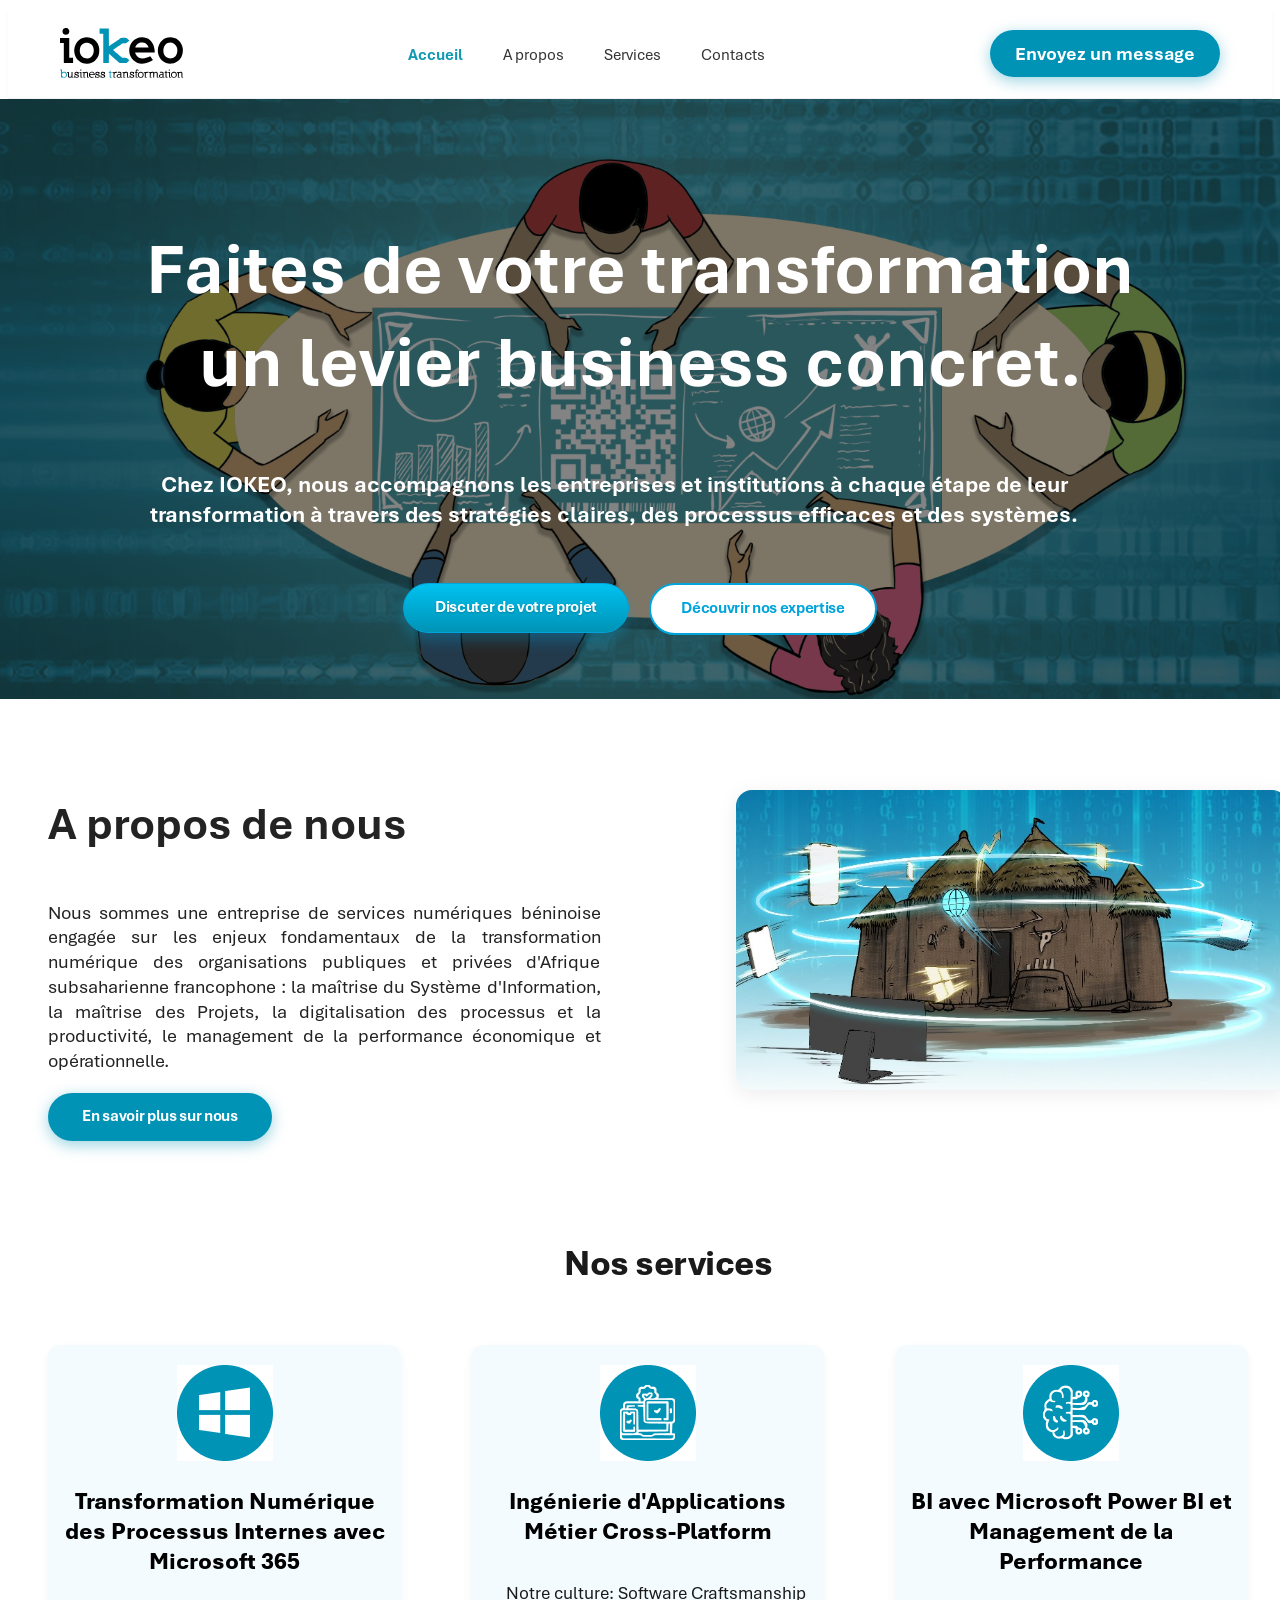
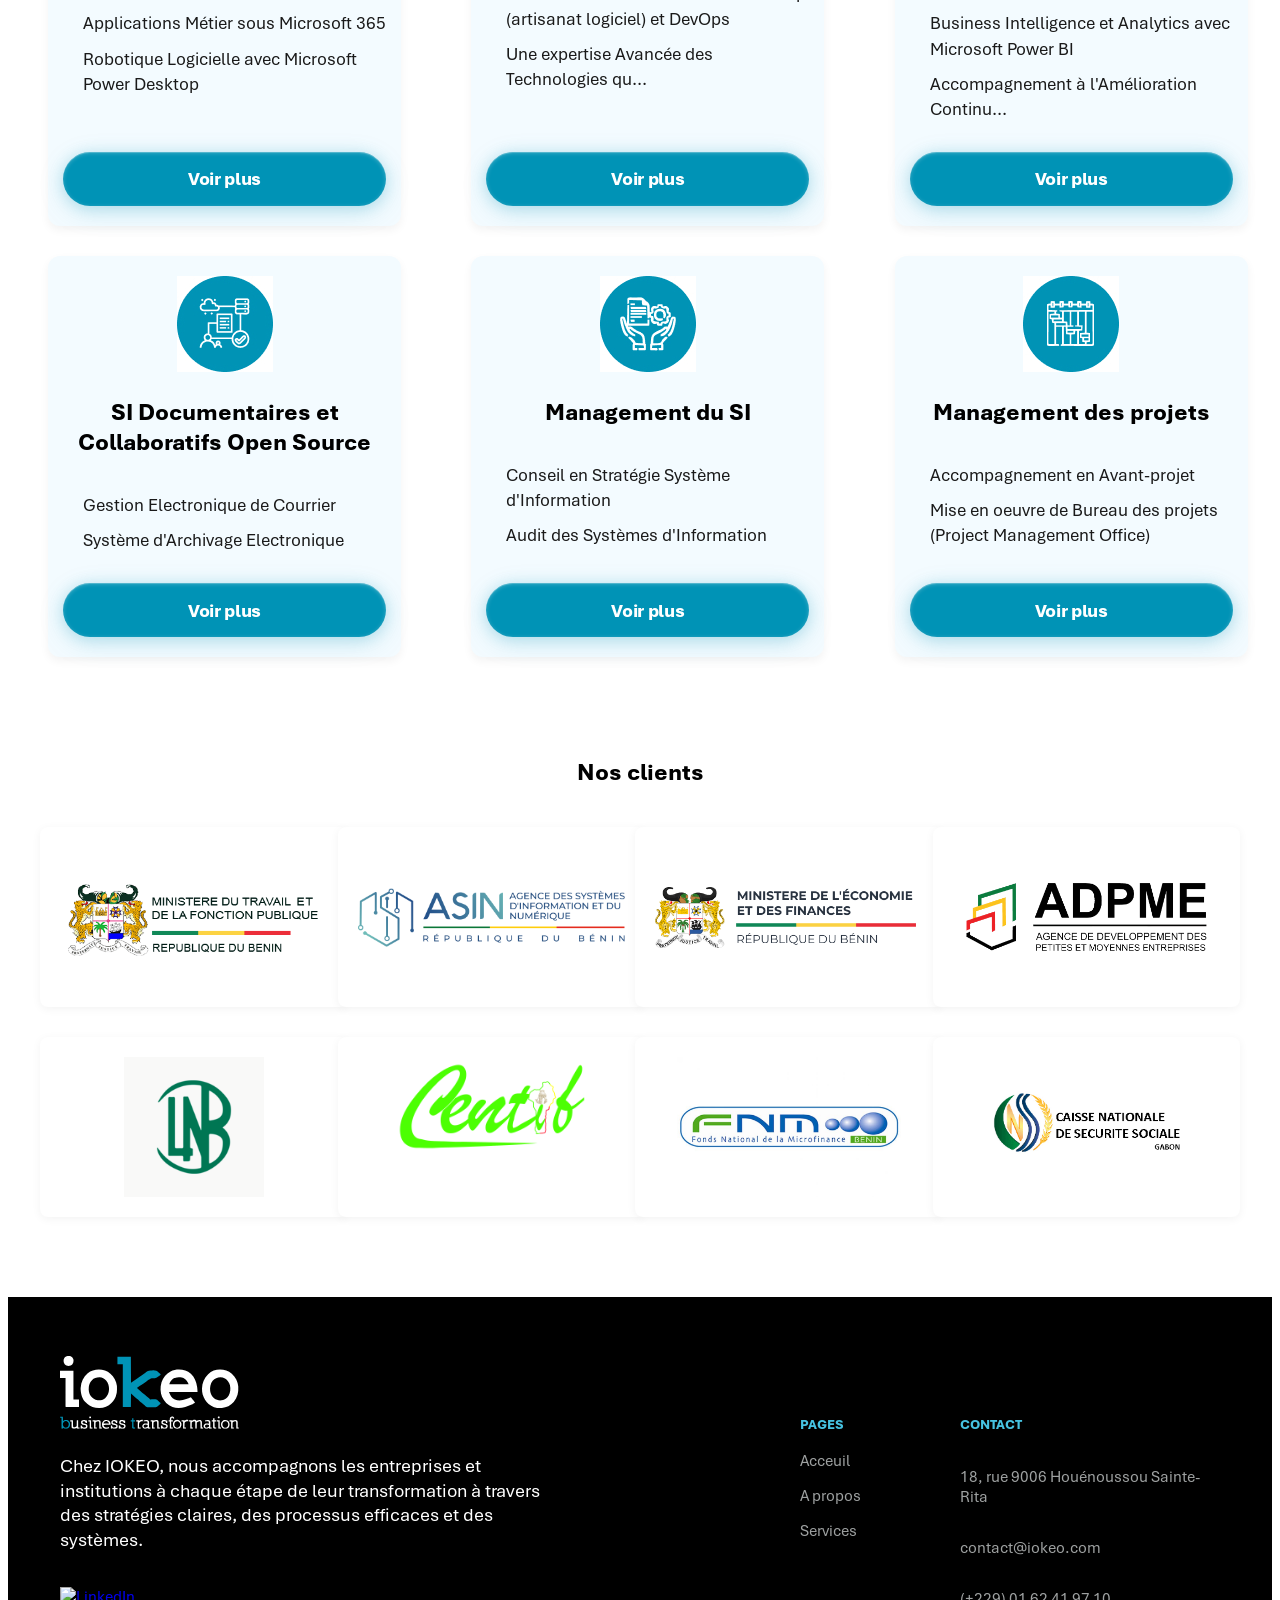
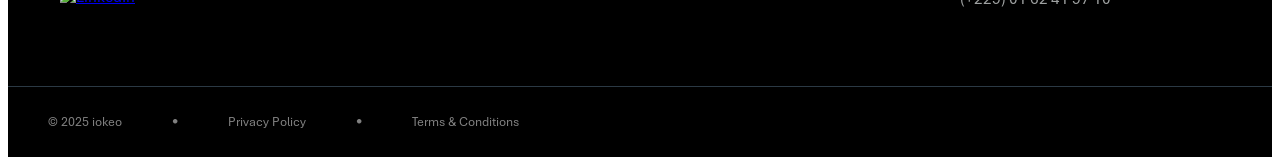
==== commit 71e2658e: "Add files via upload" ====
--- a/index.html
+++ b/index.html
@@ -32,7 +32,7 @@
             <span></span>
         </div>
 
-        <nav class="nav-links">
+        <nav class="nav-links" id="nav-links">
             <ul>
                 <li><a href="index.html" class="nav-item active">Accueil</a></li>
                 <li><a href="a-propos.html" class="nav-item">A propos</a></li>
--- a/style.css
+++ b/style.css
@@ -162,9 +162,66 @@
     color: var(--primary-color);
     font-weight: 700;
     font-size: 20px;
+    margin: 0;
+    line-height: 1.4;
+}
+
+.value-title-row {
+    display: flex;
+    align-items: center;
+    justify-content: space-between;
+    gap: 18px;
     margin-top: 40px;
     margin-bottom: 15px;
-    line-height: 1.4;
+}
+
+.value-toggle {
+    padding: 0;
+    border: none;
+    background: transparent;
+    color: var(--primary-color);
+    display: inline-flex;
+    align-items: center;
+    justify-content: center;
+    cursor: pointer;
+    transition: transform 0.25s ease;
+}
+
+.value-toggle:hover {
+    background: transparent;
+}
+
+.value-arrow {
+    display: inline-block;
+    width: 10px;
+    height: 10px;
+    border-right: 2px solid currentColor;
+    border-bottom: 2px solid currentColor;
+    transform: rotate(45deg);
+    transition: transform 0.25s ease;
+}
+
+.value-block.open .value-arrow {
+    transform: rotate(-135deg);
+}
+
+.value-text {
+    max-height: 0;
+    overflow: hidden;
+    opacity: 0;
+    transition: max-height 0.3s ease, opacity 0.3s ease;
+    margin: 0;
+}
+
+.value-block.open .value-text {
+    max-height: 420px;
+    opacity: 1;
+    margin-top: 15px;
+}
+
+.value-block + .value-block {
+    border-top: 1px solid rgba(0, 163, 218, 0.14);
+    padding-top: 22px;
 }
 
 /* Layout */
@@ -591,18 +648,19 @@
     font-weight: 700;
 }
 
-.btn-message {
-    background-color: #0093B6 ;
-    background-blend-mode: color;
-    box-shadow: /*0 2px 15px 0*/ #0093B6/* rgba(72, 182, 209, 0.2), 0 6px 27px 0 rgba(0, 147, 182, 0.15), 0 1px 0 0 rgba(255, 255, 255, 0.20) inset, 0 1px 4px 0 rgba(255, 255, 255, 0.25) inset*/;
+
+    .btn-message {
+    background-color: #0093B6;
     border-radius: 999px;
-    color:white;
+    color: white;
     padding: 12px 25px;
     text-decoration: none;
     font-weight: 600;
     white-space: nowrap;
+
+    box-shadow: 0 4px 15px rgba(0, 147, 182, 0.4);
+}
     
-}
 
 .btn-message:hover {
     background-color: #0093B6;
@@ -978,6 +1036,7 @@
 .about-content {
     flex: 1;
     align-self: stretch;
+    margin-top: 50px;
 }
 
 .about-title {
@@ -1015,7 +1074,10 @@
     width: 224px;
     height: 48px;
     padding: 0;
-    transition: transform 0.2s ease;
+    transition: transform 0.2s ease, box-shadow 0.2s ease;
+
+    /*  Ombre bleu ciel */
+    box-shadow: 0 4px 15px rgba(0, 147, 182, 0.4);
 }
 
 .btn-about:hover {
@@ -1040,6 +1102,7 @@
     object-position: center;
     border-radius: 16px;
     box-shadow: 0 4px 20px rgba(0, 0, 0, 0.08);
+    margin-top: 20px;
 }
 
 
@@ -1054,6 +1117,7 @@
     margin-bottom: 60px;
     color: #1a1a1a;
     letter-spacing: -0.5px;
+    margin-top: 100px;
 }
 
 .services-grid {
@@ -1063,7 +1127,7 @@
 }
 
 .service-card {
-    background-color: #F3FAFC;
+    background-color: #F3FBFF;
     border-radius: 12px;
     padding: 20px 15px;
     display: flex;
@@ -1168,6 +1232,7 @@
     margin-left: 0 !important;
 }
 
+
 /* ========================================
    CONTACT PAGE STYLES
 ======================================== */
@@ -1192,12 +1257,12 @@
 
 .contact-info-grid {
     display: grid;
-    grid-template-columns: repeat(3, 1fr);
-    gap: 30px;
-    margin-top: -100px;
+    grid-template-columns: repeat(3, minmax(240px, 1fr));
+    gap: 24px;
+    margin-top: -250px;
     position: relative;
     z-index: 3;
-    padding-bottom: 80px;
+    padding-bottom: 60px;
 }
 .banner-title {
     font-size: 62px;
@@ -1208,55 +1273,89 @@
     text-align: center;
 }
 
-
-.info-card {/*
-    background-color: #ffffff;
-    border-radius: 12px;
-    padding: 30px 20px;
+.info-card {
+    background-color: rgba(230, 244, 248, 1);
+ ;
+    border-radius: 15px;
+    padding: 20px 16px;
     text-align: center;
-    box-shadow: 0 4px 20px rgba(0, 0, 0, 0.08);
-    transition: transform 0.3s ease, box-shadow 0.3s ease;*/
-}
-
+    box-shadow: 0 16px 32px rgba(0, 163, 218, 0.12);
+    transition: transform 0.3s ease, box-shadow 0.3s ease;
+    overflow: visible;
+    position: relative;
+     max-width: 500px; 
+     height: 160px;
+     margin-top: 40px;
+     
+}
+/*
 .info-card:hover {
-   /* transform: translateY(-5px);
-    box-shadow: 0 8px 30px rgba(0, 0, 0, 0.12);
-}
+    transform: translateY(-6px);
+    box-shadow: 0 24px 42px rgba(0, 163, 218, 0.18);
+}*/
 
 .icon-box {
-  /*  width: 80px;
-    height: 80px;
-    margin: 0 auto 20px;
+    width: 88px;
+    height: 88px;
+    margin: 0 auto 16px;
     display: flex;
     align-items: center;
     justify-content: center;
-    background-color: #f8fafc;
-    border-radius: 50%;
-    border: 2px solid #e2e8f0;*/
+  
+
+    position: relative;
+    top: -44px;
 }
 
 .icon-box img {
-    margin-top: -250px;
-    width: 400px;
-    height: 400px;
+    width: 88px ;
+    height: 150px;
     object-fit: contain;
-}
-
+    margin-top: -40px;
+}
+
+.card-title,
 .info-card h3 {
     font-size: 20px;
-    font-weight: 700;
-    color: #1e293b;
-    margin-bottom: 10px;
-}
-
+  font-weight: 400 !important;
+    color: #1B3B55;
+    margin: 0 0 50px;
+    letter-spacing: 0px;
+    margin-top: -65px;
+    margin-bottom: 60px;
+}
+
+.card-text,
 .info-card p {
-    font-size: 16px;
-    color: #64748b;
+    font-size: 30px;
+    color: #3A5568;
     margin: 0;
+    line-height: 1.6;
+    letter-spacing: 0.2px;
+      font-weight:900;
+      margin-top: -40px;
+}
+
+.info-card p a {
+    color: inherit;
+    text-decoration: none;
+}
+
+.info-card p a:hover {
+   /* color: #0093B6;*/
+}
+
+.info-card p a {
+    color: inherit;
+    text-decoration: none;
+}
+
+.info-card p a:hover {
+    color: #0093B6;
 }
 
 .contact-form-section {
-    margin-top: -100px;
+    margin-top: 0;
     padding: 80px 0 120px;
     background-color: #fff;
 }
@@ -1312,6 +1411,37 @@
     outline: none;
 }
 
+.contact-form .field-hint {
+    display: none;
+    margin-top: 8px;
+    font-size: 13px;
+    color: #64748b;
+    min-height: 18px;
+    text-align: left;
+}
+
+.contact-form .field-hint.visible {
+    display: block;
+}
+
+.contact-form .field-hint.error {
+    color: #c62828;
+}
+
+.contact-form .field-hint.success {
+    color: #007c91;
+}
+
+.contact-form input.invalid,
+.contact-form textarea.invalid {
+    border-bottom-color: #c62828;
+}
+
+.contact-form input.valid,
+.contact-form textarea.valid {
+    border-bottom-color: #007c91;
+}
+
 .contact-form input:focus,
 .contact-form textarea:focus {
     border-bottom-color: #00a3da;
@@ -1334,6 +1464,7 @@
     cursor: pointer;
     box-shadow: 0 12px 20px rgba(0, 163, 218, 0.26);
     transition: transform 0.2s ease, box-shadow 0.2s ease;
+    margin-top: 50px;
 }
 
 .btn-submit:hover {
@@ -1506,6 +1637,56 @@
 /* ========================================
    RESPONSIVE (MOBILE)
 ======================================== */
+
+@media (max-width: 1024px) {
+    /* Tablet styles */
+    .services-grid {
+        grid-template-columns: repeat(2, 1fr);
+        gap: 20px;
+    }
+
+    .image-wrapper {
+        grid-template-columns: repeat(3, 1fr);
+        gap: 15px;
+    }
+
+    .hero-content h1 {
+        font-size: 36px;
+    }
+
+    .hero-content h6 {
+        font-size: 18px;
+    }
+
+    .about-content,
+    .about-image {
+        width: 48%;
+    }
+
+    .contact-info-grid {
+        grid-template-columns: repeat(2, 1fr);
+        
+    }
+
+    .container-management {
+        grid-template-columns: 1fr 2fr;
+    }
+
+    .tabs-list {
+        flex-direction: column;
+        gap: 15px;
+    }
+
+    .engagement-grid,
+    .vision-grid,
+    .intervention-grid {
+        gap: 50px;
+    }
+
+    .values-section .container {
+        max-width: 900px;
+    }
+}
 
 @media (max-width: 992px) {
     .image-wrapper {
@@ -1536,7 +1717,7 @@
         z-index: 1000;
     }
 
-    .nav-links.show {
+    .nav-links.active {
         display: flex;
     }
 
@@ -1576,6 +1757,33 @@
     .vision-grid {
         flex-direction: column-reverse;
         gap: 40px;
+    }
+
+    /* Hero section for a-propos */
+    .hero-image-container {
+        flex-direction: column;
+        height: auto;
+        align-items: stretch;
+    }
+
+    .hero-bg-img {
+        position: static;
+        height: auto;
+        max-height: 400px;
+        object-fit: cover;
+    }
+
+    .hero-text-overlay {
+        position: static;
+        bottom: auto;
+        left: auto;
+        width: 100%;
+        padding: 20px;
+    }
+
+    .glass-box {
+        width: 100%;
+        height: auto;
     }
 
     /* Services responsive */
@@ -1625,7 +1833,7 @@
         box-shadow: 0 5px 15px rgba(0, 0, 0, 0.08);
     }
 
-    .nav-links.show {
+    .nav-links.active {
         display: flex;
     }
 
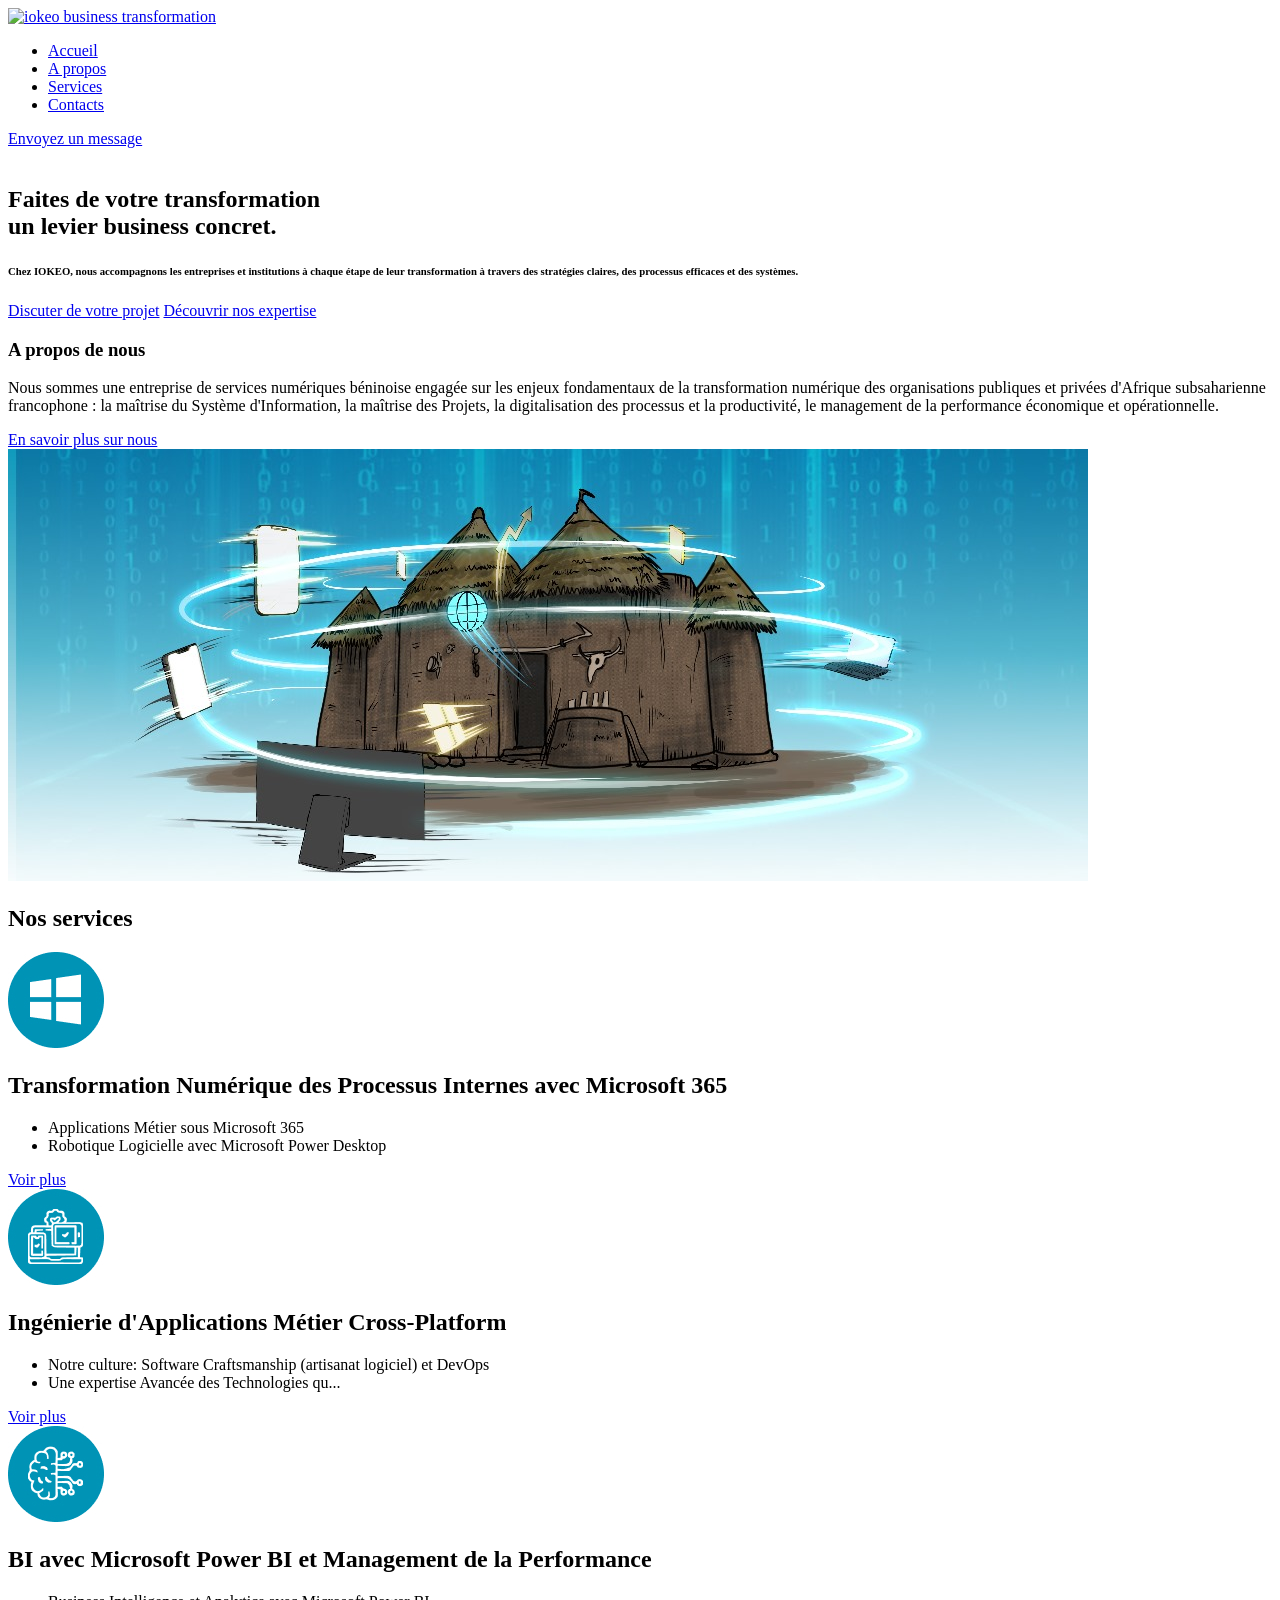
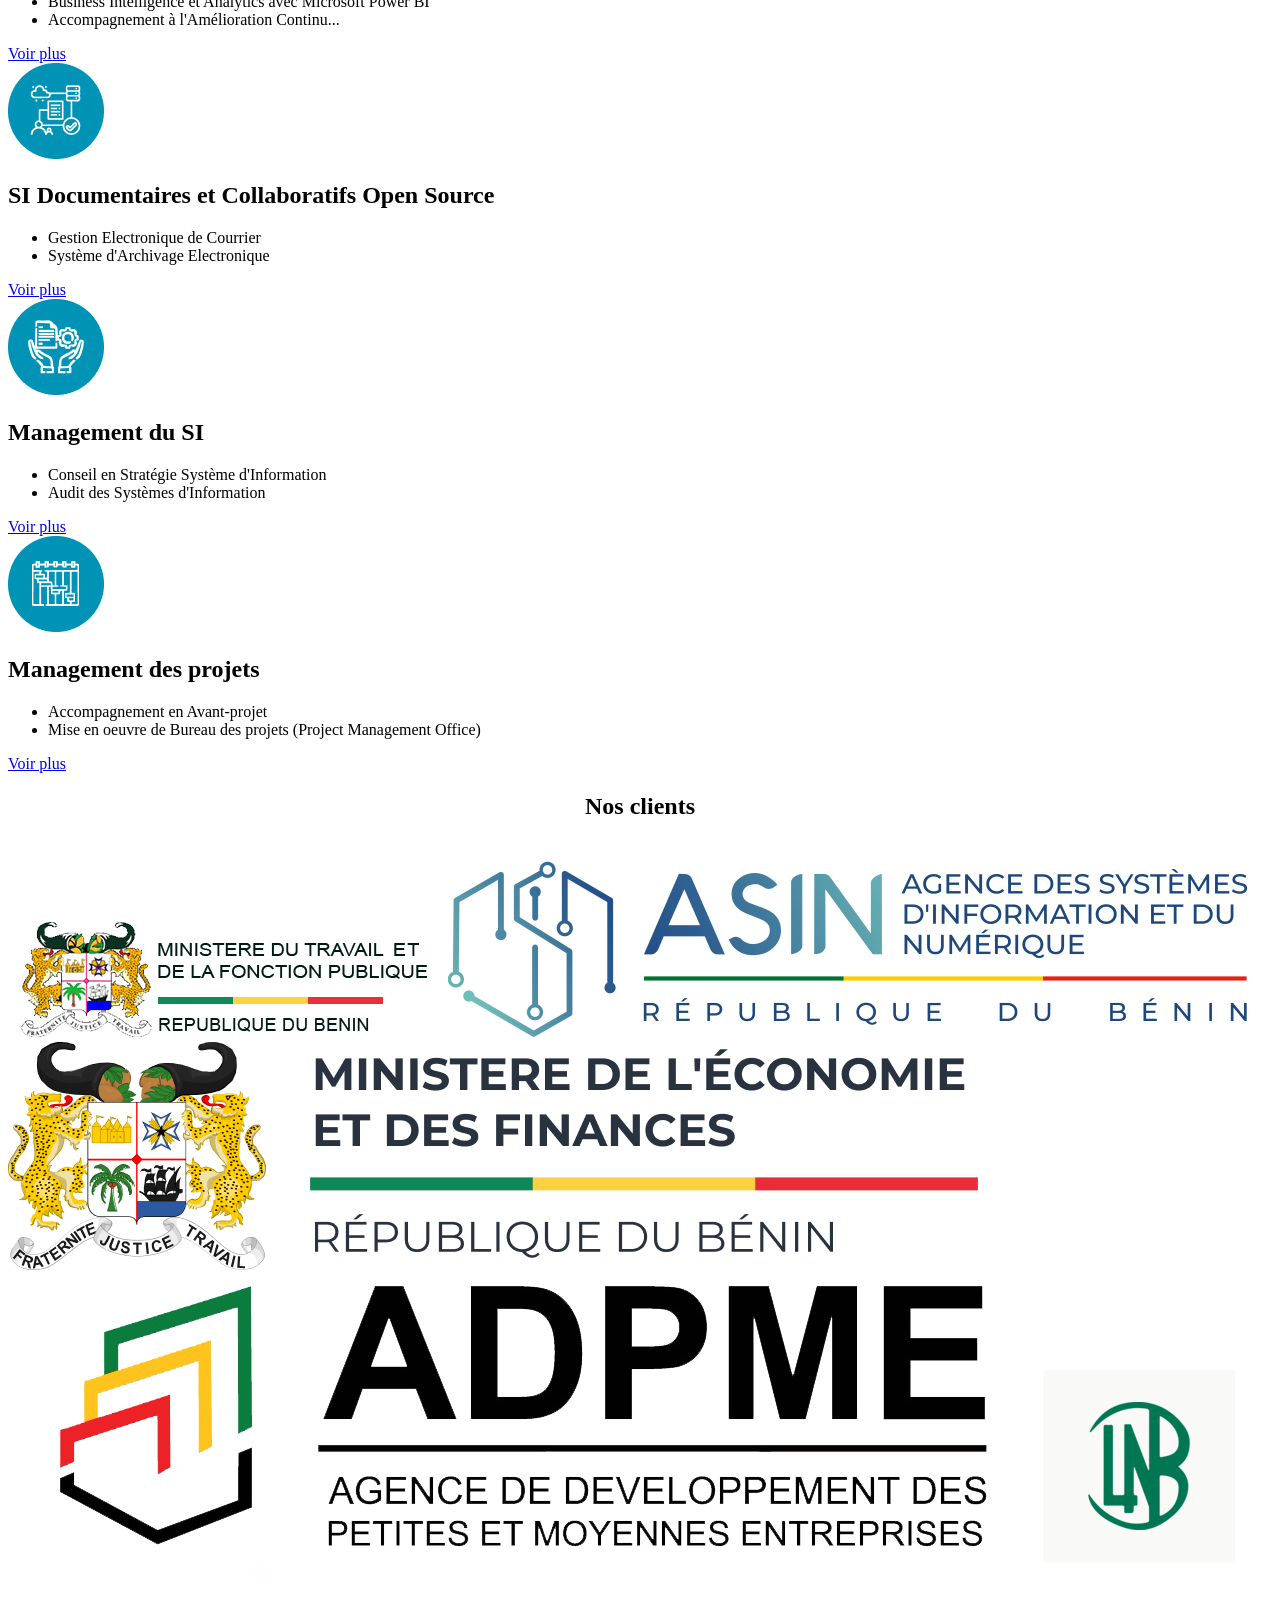
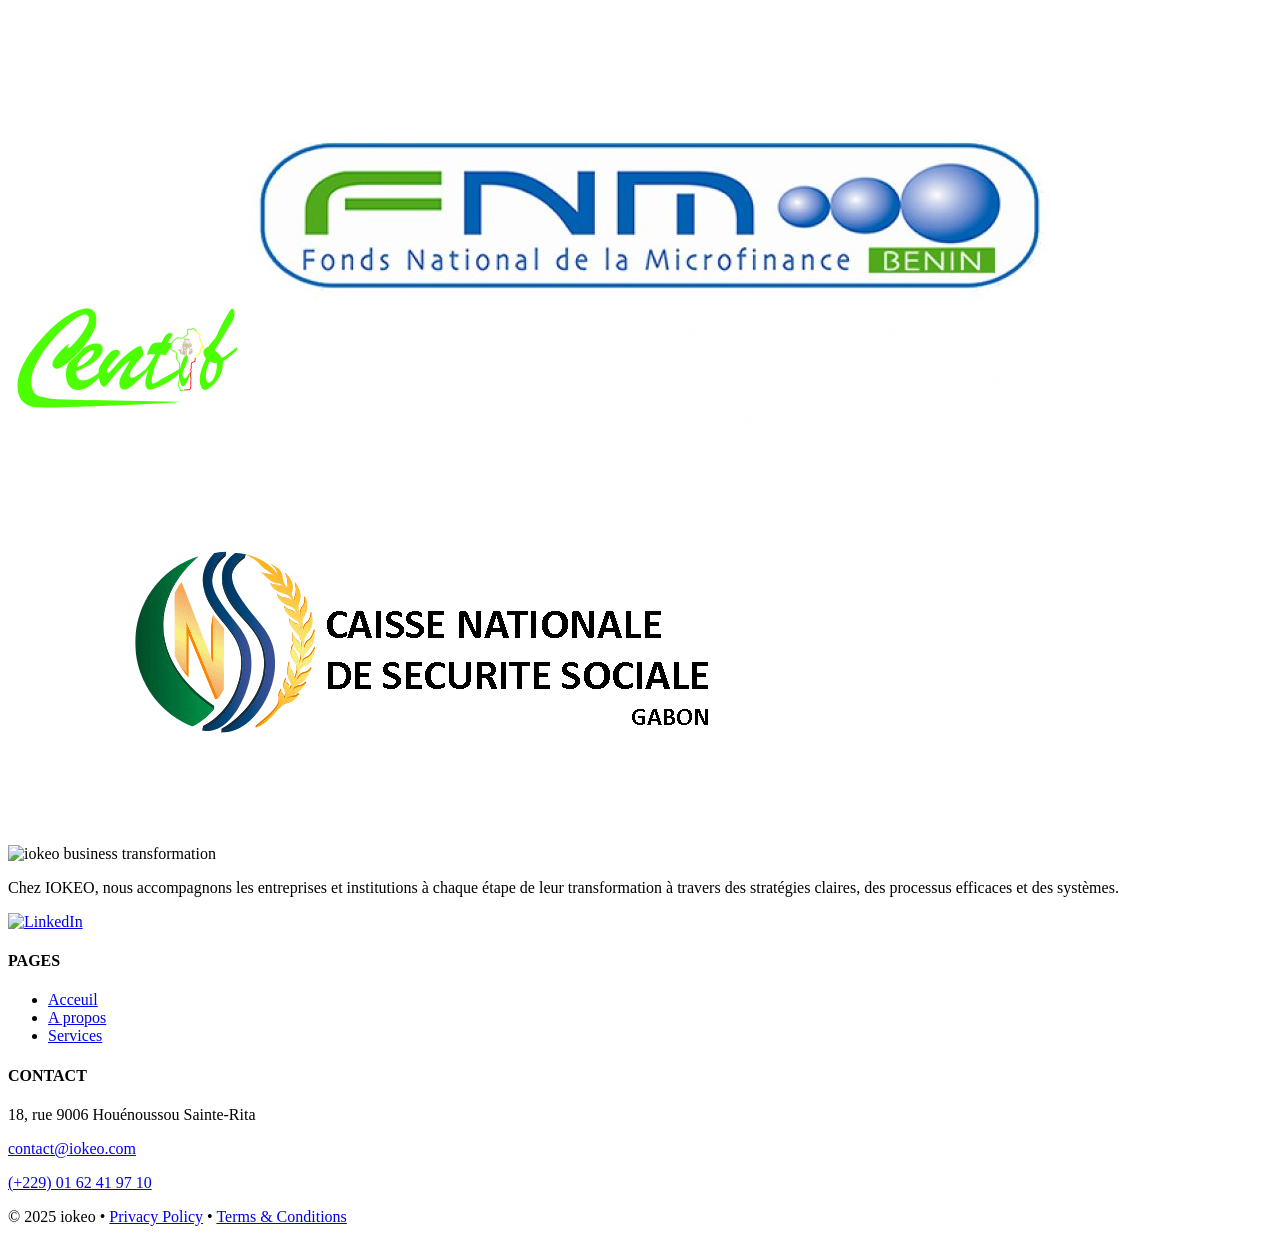
==== commit 422feef5: "Add files via upload" ====
--- a/index.html
+++ b/index.html
@@ -4,7 +4,8 @@
     <meta charset="UTF-8">
     <meta name="viewport" content="width=device-width, initial-scale=1.0">
     <title>Iokeo - Transformation Business</title>
-    <link rel="stylesheet" href="style.css">
+    <link rel="stylesheet" href="../css/style.css">
+    <link rel="stylesheet" href="../css/index.css">
     <style>
         /* ========================================
            STYLES GLOBAUX INDEX
@@ -23,7 +24,7 @@
 <header class="navbar">
     <div class="container nav-wrapper">
         <a href="/" class="logo">
-            <img src="logo.svg" alt="iokeo business transformation">
+            <img src="../image/logo.svg" alt="iokeo business transformation">
         </a>
 
         <div class="burger-menu" id="burger-menu">
@@ -52,7 +53,7 @@
 <main>
 <!-- SECTION 1 : HERO -->
 <section class="hero">
-    <img src="hero-bg.svg" alt="" class="hero-background">
+    <img src="../image/hero-bg.svg" alt="" class="hero-background">
     <div class="container hero-container">
         <div class="hero-content">
             <h1>Faites de votre transformation<br>un levier business concret.</h1>
@@ -76,7 +77,7 @@
             <a href="a-propos.html" class="btn-base btn-about">En savoir plus sur nous </a>
         </div>
         <div class="about-image">
-            <img src="image/img.jpg" alt="Illustration Tata Somba Iokeo">
+            <img src="../image/img.jpg" alt="Illustration Tata Somba Iokeo">
         </div>
     </div>
 </section>
@@ -87,7 +88,7 @@
     <h2 class="section-main-title">Nos services</h2>
     <div class="services-grid">
         <article class="service-card">
-            <div class="icon-circle"><img src="image/img1.jpg" alt="Icon"></div>
+            <div class="icon-circle"><img src="../image/img1.jpg" alt="Icon"></div>
             <h2>Transformation Numérique des Processus Internes avec Microsoft 365</h2>
             <ul>
                 <li>Applications Métier sous Microsoft 365</li>
@@ -96,7 +97,7 @@
             <a href="services.html#transfo-num" class="btn-base btn-view">Voir plus</a>
         </article>
         <article class="service-card">
-            <div class="icon-circle"><img src="image/img2.jpg" alt="Icon"></div>
+            <div class="icon-circle"><img src="../image/img2.jpg" alt="Icon"></div>
             <h2>Ingénierie d'Applications Métier Cross-Platform</h2>
             <ul>
                 <li>Notre culture: Software Craftsmanship (artisanat logiciel) et DevOps</li>
@@ -105,7 +106,7 @@
             <a href="#" class="btn-base btn-view">Voir plus</a>
         </article>
         <article class="service-card">
-            <div class="icon-circle"><img src="image/img3.jpg" alt="Icon"></div>
+            <div class="icon-circle"><img src="../image/img3.jpg" alt="Icon"></div>
             <h2>BI avec Microsoft Power BI et Management de la Performance</h2>
             <ul>
                 <li>Business Intelligence et Analytics avec Microsoft Power BI</li>
@@ -114,7 +115,7 @@
             <a href="services.html#bi-power" class="btn-base btn-view">Voir plus</a>
         </article>
         <article class="service-card">
-            <div class="icon-circle"><img src="image/img4.jpg" alt="Icon"></div>
+            <div class="icon-circle"><img src="../image/img4.jpg" alt="Icon"></div>
             <h2>SI Documentaires et Collaboratifs Open Source</h2>
             <ul>
                 <li>Gestion Electronique de Courrier</li>
@@ -123,7 +124,7 @@
             <a href="services.html#si-doc" class="btn-base btn-view">Voir plus</a>
         </article>
         <article class="service-card">
-            <div class="icon-circle"><img src="image/img5.jpg" alt="Icon"></div>
+            <div class="icon-circle"><img src="../image/img5.jpg" alt="Icon"></div>
             <h2>Management du SI</h2>
             <ul>
                 <li>Conseil en Stratégie Système d'Information</li>
@@ -132,7 +133,7 @@
             <a href="services.html#management-si" class="btn-base btn-view">Voir plus</a>
         </article>
         <article class="service-card">
-            <div class="icon-circle"><img src="image/img6.jpg" alt="Icon"></div>
+            <div class="icon-circle"><img src="../image/img6.jpg" alt="Icon"></div>
             <h2>Management des projets</h2>
             <ul>
                 <li>Accompagnement en Avant-projet</li>
@@ -148,14 +149,14 @@
 <section class="clients-section">
     <h2>Nos clients</h2>
     <div class="image-wrapper">
-        <img src="image/logo1.png" alt="Ministère du travail" class="nos-clients-img">
-        <img src="image/logo2.png" alt="ASIN" class="nos-clients-img">
-        <img src="image/logo3.png" alt="Ministère de l'économie" class="nos-clients-img">
-        <img src="image/logo4.png" alt="ADPM" class="nos-clients-img">
-        <img src="image/logo5.png" alt="ADPM" class="nos-clients-img">
-        <img src="image/logo6.png" alt="ADPM" class="nos-clients-img">
-        <img src="image/logo7.jpg" alt="ADPM" class="nos-clients-img">
-        <img src="image/logo8.png" alt="ADPM" class="nos-clients-img">
+        <img src="../image/logo1.png" alt="Ministère du travail" class="nos-clients-img">
+        <img src="../image/logo2.png" alt="ASIN" class="nos-clients-img">
+        <img src="../image/logo3.png" alt="Ministère de l'économie" class="nos-clients-img">
+        <img src="../image/logo4.png" alt="ADPM" class="nos-clients-img">
+        <img src="../image/logo5.png" alt="ADPM" class="nos-clients-img">
+        <img src="../image/logo6.png" alt="ADPM" class="nos-clients-img">
+        <img src="../image/logo7.jpg" alt="ADPM" class="nos-clients-img">
+        <img src="../image/logo8.png" alt="ADPM" class="nos-clients-img">
     </div>
 </section>
 
@@ -177,10 +178,10 @@
 <footer class="site-footer">
     <div class="container footer-wrapper">
         <div class="footer-brand">
-            <img src="img7.svg" alt="iokeo business transformation">
+            <img src="../image/img7.svg" alt="iokeo business transformation">
             <p class="footer-desc">Chez IOKEO, nous accompagnons les entreprises et institutions à chaque étape de leur transformation à travers des stratégies claires, des processus efficaces et des systèmes.</p>
             <div class="social-links">
-                <a href="https://www.linkedin.com/company/iokeo/"><img src="img16.png" alt="LinkedIn"></a>
+                <a href="https://www.linkedin.com/company/iokeo/"><img src="../image/img16.png" alt="LinkedIn"></a>
             </div>
         </div>
         <div class="footer-nav">
